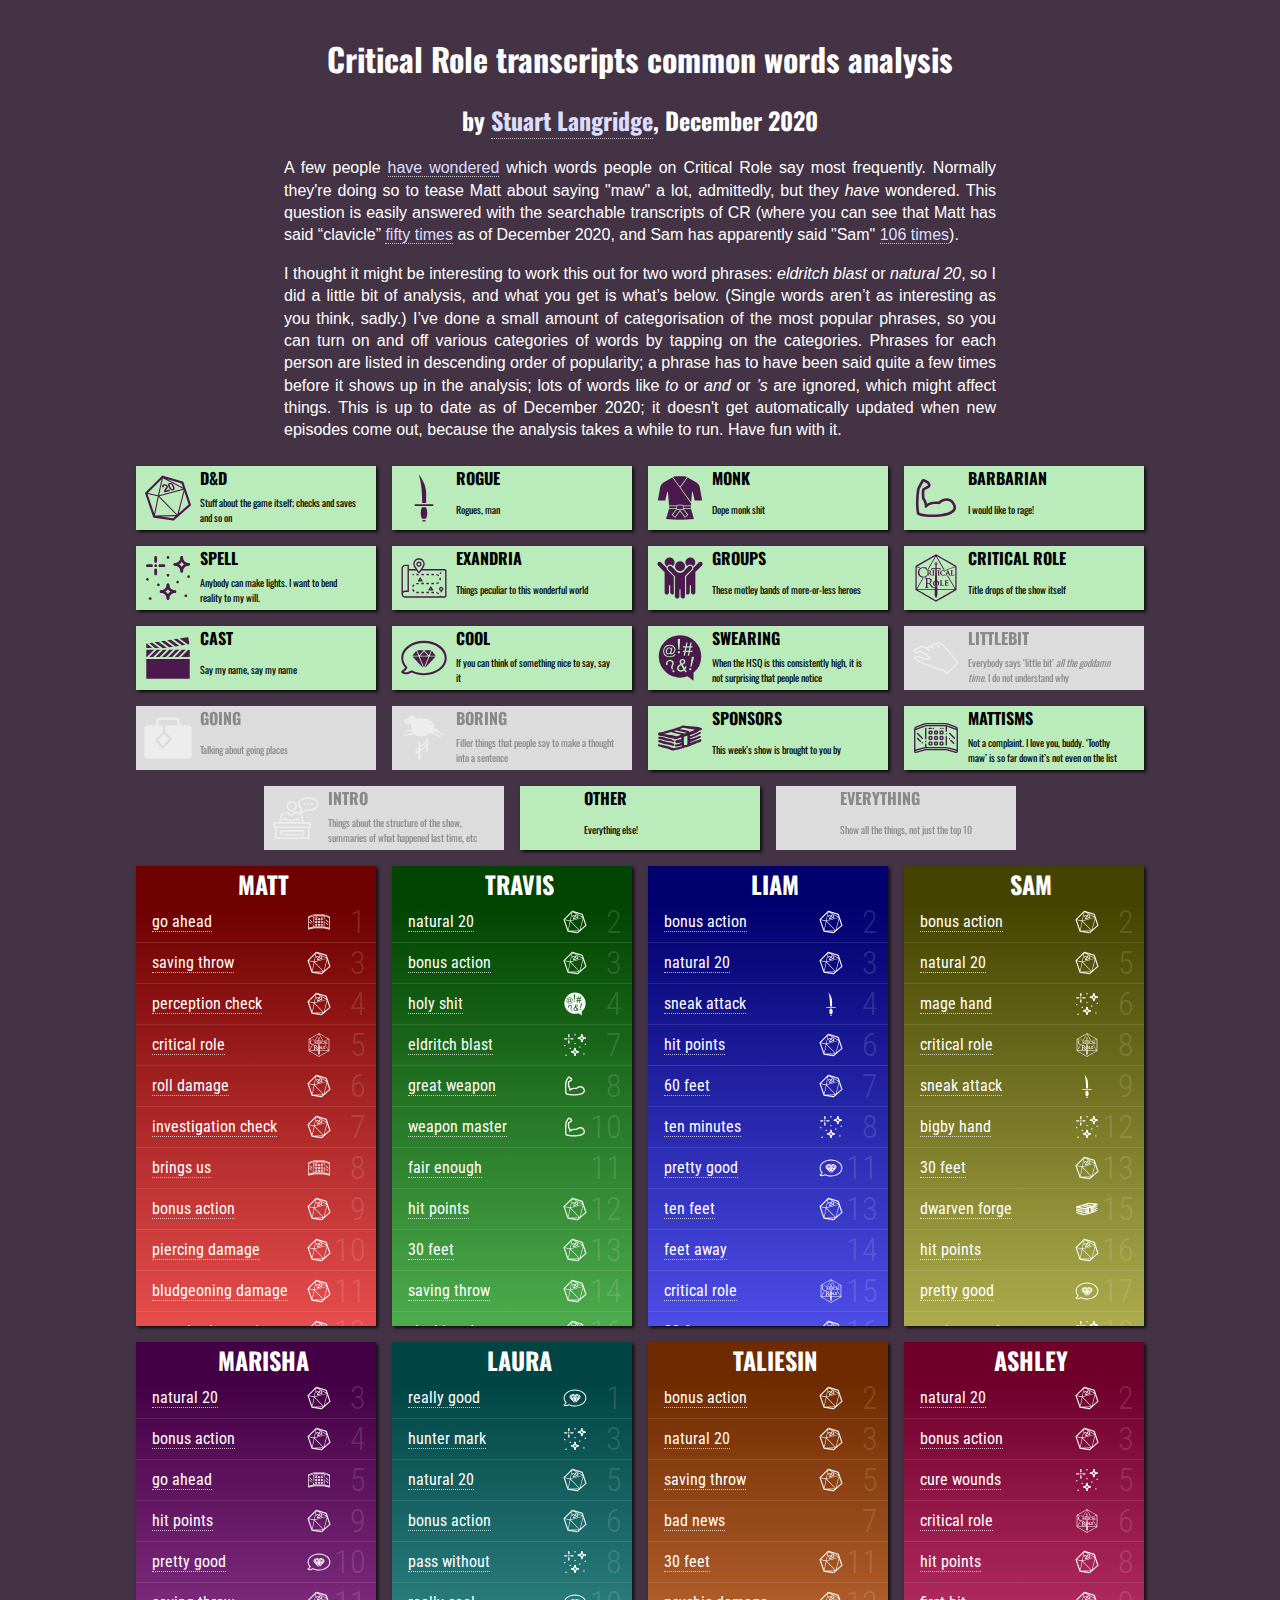
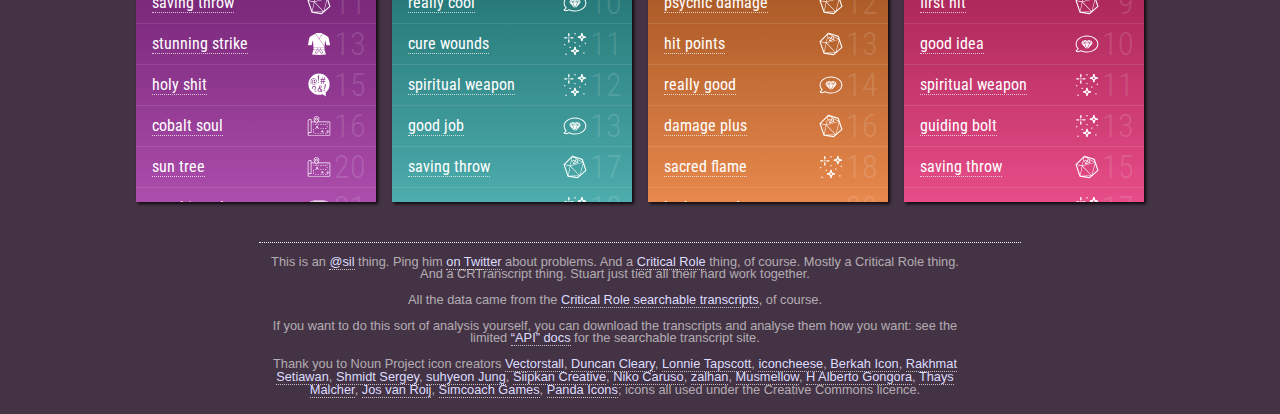
==== analysis/popular-words/index.html @ 5ed3da11 "Add analysis pages" ====
<!DOCTYPE html>
<html>
<head>
<meta charset="utf-8">
<title>Critical Role transcripts common words analysis</title>
<!-- Global site tag (gtag.js) - Google Analytics -->
<script async src="https://www.googletagmanager.com/gtag/js?id=UA-331575-1"></script>
<meta name="twitter:card" content="summary" />
<meta name="twitter:site" content="@sil" />
<meta name="twitter:title"
content="Critical Role transcripts common words analysis" />
<meta name="twitter:description" content="Things commonly said by the Critical Role cast" />
<meta name="twitter:image"
content="https://kryogenix.org/crsearch/embedimg.php?q=%22common%22" />

<script>
  window.dataLayer = window.dataLayer || [];
  function gtag(){dataLayer.push(arguments);}
  gtag('js', new Date());

  gtag('config', 'UA-331575-1');
</script>

<meta name="viewport" content="width=device-width, initial-scale=1">
<link rel="preconnect" href="https://fonts.gstatic.com">
<link href="https://fonts.googleapis.com/css2?family=Oswald:wght@300;700&family=Roboto+Condensed:wght@300;400&display=swap" rel="stylesheet"> 
<style>
html, body { margin: 0; padding: 0; }
body {
    padding: 1em;
    min-height: 100vh;
    background-color: #434;
    -webkit-font-smoothing: antialiased;
    text-rendering: optimizeLegibility;
    background-image: url(https://kryogenix.org/crsearch/bg-fs8.png);
    background-size: 600px 524px;
    color: white;
}
#people li {
  list-style: none;
  line-height: 2.5em;
  margin: 0;
  color: white;
  position: relative;
  transition: all 200ms linear;

  height: 0px;
  overflow: hidden;
  opacity: 0;
  padding: 0 1em;
}
#people li::after {
    counter-increment: li;
    content: counter(li);
    position: absolute;
    right: 10px;
    color: rgba(255, 255, 255, 0.15);
    font-size: 2em;
    font-weight: 300;
}
#people li:nth-child(n+99)::after {
    font-size: 1.4em;
}

#people li::before {
    position: absolute;
    height: 1.5em;
    width: 1.5em;
    top: 0.5em;
    right: 45px;
    background-size: contain;
    content: "";
    background-repeat: no-repeat;
    background-blend-mode: lighten;
}

main {
    display: flex;
    flex-wrap: wrap;
    justify-content: center;
    align-items: flex-start;
    align-content: flex-start;
}
#people {
    flex-basis: 100%;
}

input#all:checked ~ #people div:nth-of-type(1) ol, #people div:nth-of-type(1) ol::after, #people div:nth-of-type(1) h2::after { background-color: #d00; }
input#all:checked ~ #people div:nth-of-type(2) ol, #people div:nth-of-type(2) ol::after, #people div:nth-of-type(2) h2::after { background-color: #080; }
input#all:checked ~ #people div:nth-of-type(3) ol, #people div:nth-of-type(3) ol::after, #people div:nth-of-type(3) h2::after { background-color: #00d; }
input#all:checked ~ #people div:nth-of-type(4) ol, #people div:nth-of-type(4) ol::after, #people div:nth-of-type(4) h2::after { background-color: #880; }
input#all:checked ~ #people div:nth-of-type(5) ol, #people div:nth-of-type(5) ol::after, #people div:nth-of-type(5) h2::after { background-color: #808; }
input#all:checked ~ #people div:nth-of-type(6) ol, #people div:nth-of-type(6) ol::after, #people div:nth-of-type(6) h2::after { background-color: #088; }
input#all:checked ~ #people div:nth-of-type(7) ol, #people div:nth-of-type(7) ol::after, #people div:nth-of-type(7) h2::after { background-color: #d50; }
input#all:checked ~ #people div:nth-of-type(8) ol, #people div:nth-of-type(8) ol::after, #people div:nth-of-type(8) h2::after { background-color: #d05; }

#people ol {
  margin: 0;
  padding: 0;
  width: 15em;
  height: 25em;
  height: calc(25em + 24px);
  overflow: hidden;
  counter-reset: li;
  position: relative;
  background: linear-gradient(to bottom, rgba(0, 0, 0, 0.5), rgba(255, 255, 255, 0.3));
  font-family: 'Roboto Condensed', sans-serif;
}
input#all:checked ~ #people ol {
    overflow-y: scroll;
}

#people ol::after {
    content: "";
    position: absolute;
    top: 0;
    left: 0;
    width: 100%;
    height: 100%;
    z-index: -1;
    pointer-events: none;
}
#people h2 {
    font-family: 'Oswald', sans-serif;
    font-weight: bold;
    margin: 0;
    background-color: rgba(0, 0, 0, 0.5);
    position: relative;
    color: white;
    padding-left: 0.6em;
    text-align: center;
}
#people h2::after {
    content: "";
    position: absolute;
    top: 0;
    left: 0;
    width: 100%;
    height: 100%;
    z-index: -1;
    pointer-events: none;
}
#people div {
    margin: 0.5em;
    box-shadow: 2px 2px 3px rgba(0, 0, 0, 0.8);
}
#people {
    display: flex;
    flex-direction: row;
    flex-wrap: wrap;
    justify-content: center;
    align-content: flex-start;
    align-items: flex-start;
    clear: both;
}
a {
    color: white;
    text-decoration: none;
    border-bottom: 1px dotted rgba(255, 255, 255, 0.7);
}
a:hover {
    background: black;
}

input[type=checkbox] {
  display: none;
}
input[type=checkbox] + label {
  background-color: rgba(220, 220, 220, 1.0);
  color: rgba(128, 128, 128, 0.9);
  height: 4em;
  padding-left: 4em;
  padding-right: 1em;
  display: grid;
  width: 10em;
  float: left;
  margin: 0.5em;
  font-family: Oswald;
  filter: grayscale();
  background-size: 3em 3em;
  background-repeat: no-repeat;
  background-position: 0.5em 0.5em;
  background-blend-mode: soft-light;
  cursor: pointer;
}
input[type=checkbox] + label strong {
    grid-row: 1;
    grid-column: 1;
    font-weight: bold;
    text-transform: uppercase;
}
input[type=checkbox] + label span {
    grid-row: 2;
    grid-column: 1;
    font-size: 10px;
    font-weight: normal;
}
input[type=checkbox]:checked + label {
  background-color: rgba(200, 255, 200, 0.9);
  color: black;
  filter: none;
  background-blend-mode: difference;
  box-shadow: 2px 2px 3px rgba(0, 0, 0, 0.8);
}

@media (max-width: 550px) {
    input[type="checkbox"] + label {
        box-sizing: border-box;
        width: 30%;
        width: calc(50% - 1em);
        padding: 0.5em;
        background-size: 1.2em 1.2em;
    }
    input[type="checkbox"] + label strong {
        padding-left: 2em;
        font-size: 0.7em;
    }
    input[type="checkbox"] + label span {
        font-size: 9px;
    }
    #people div, #people ol {
        width: 100%;
    }
}

header, footer {
    text-align: center;
    font-family: sans-serif;
    max-width: 80ch;
    margin: auto;
    line-height: 1.4;
}
header h1, header h2 {
    font-family: "Oswald", sans-serif;
}
header p {
    text-align: justify;
}

header a, footer a {
    color: #ddf;
}
header a:hover, footer a:hover {
    background: white;
    color: black;
}

footer {
    border-top: 1px dotted white;
    margin-top: 2em;
    padding-right: 50px;
    background: url(https://kryogenix.org/crsearch/trlogo.png) bottom right no-repeat;
    background-size: 40px 40px;
    background-blend-mode: soft-light;
    color: rgba(255, 255, 255, 0.6);
}
footer p {
    font-size: 0.8rem;
    font-weight: normal;
    font-style: normal;
    line-height: 1;
    margin-bottom: 0.1rem;
}
</style>
</head>
<body>
    <header>
        <h1>Critical Role transcripts common words analysis</h1>
        <h2>by <a href="https://twitter.com/sil">Stuart Langridge</a>, December 2020</h2>
        <p>A few people <a href="https://www.reddit.com/r/criticalrole/comments/khx9z8/no_spoilers_clavicle_count/">have wondered</a> 
            which words people on Critical Role say most frequently. Normally
            they're doing so to tease Matt about saying "maw" a lot, admittedly, but they
            <em>have</em> wondered. This question is easily answered with the searchable
            transcripts of CR (where you can see that Matt has said “clavicle”
            <a href="https://kryogenix.org/crsearch/?q=clavicle&MATT=on">fifty times</a> as
            of December 2020, and Sam has apparently said "Sam"
            <a href="https://kryogenix.org/crsearch/?q=sam&SAM=on">106 times</a>).</p>
        <p>I thought it might be interesting to work this out for two word phrases:
            <em>eldritch blast</em> or <em>natural 20</em>, so
            I did a little bit of analysis, and what you get is what’s below. (Single words
            aren’t as interesting as you think, sadly.) I’ve done a
            small amount of categorisation of the most popular phrases,
            so you can turn on and off various categories of
            words by tapping on the categories. Phrases for each person are listed in descending order of popularity; a phrase
            has to have been said quite a few times before it shows up in the analysis; lots of words
            like <em>to</em> or <em>and</em> or <em>’s</em> are ignored, which might affect things. This is up to date as of
            December 2020; it doesn't get automatically updated when new episodes come out, because the
            analysis takes a while to run. Have fun with it.</p>
    </header>
<main>
  <input type="checkbox" id="dand" checked>
  <label for="dand"><strong>D&amp;D</strong> <span>Stuff about the game itself; checks and saves and so on</span></label>
  <input type="checkbox" id="rogue" checked>
  <label for="rogue"><strong>rogue</strong> <span>Rogues, man</span></label>
  <input type="checkbox" id="monk" checked>
  <label for="monk"><strong>monk</strong> <span>Dope monk shit</span></label>
  <input type="checkbox" id="barbarian" checked>
  <label for="barbarian"><strong>barbarian</strong> <span>I would like to rage!</span></label>
  <input type="checkbox" id="spell" checked>
  <label for="spell"><strong>spell</strong> <span>Anybody can make lights. I want to bend reality to my will.</span></label>
  <input type="checkbox" id="exandria" checked>
  <label for="exandria"><strong>exandria</strong> <span>Things peculiar to this wonderful world</span></label>
  <input type="checkbox" id="groups" checked>
  <label for="groups"><strong>groups</strong> <span>These motley bands of more-or-less heroes</span></label>
  <input type="checkbox" id="cr" checked>
  <label for="cr"><strong>Critical Role</strong> <span>Title drops of the show itself</span></label>
  <input type="checkbox" id="cast" checked>
  <label for="cast"><strong>cast</strong> <span>Say my name, say my name</span></label>
  <input type="checkbox" id="cool" checked>
  <label for="cool"><strong>cool</strong> <span>If you can think of something nice to say, say it</span></label>
  <input type="checkbox" id="swearing" checked>
  <label for="swearing"><strong>swearing</strong> <span>When the HSQ is this consistently high, it is not surprising that people notice</span></label>
  <input type="checkbox" id="littlebit" >
  <label for="littlebit"><strong>littlebit</strong> <span>Everybody says ‘little bit’ <em>all the goddamn time</em>. I do not understand why</span></label>
  <input type="checkbox" id="going" >
  <label for="going"><strong>going</strong> <span>Talking about going places</span></label>
  <input type="checkbox" id="boring" >
  <label for="boring"><strong>boring</strong> <span>Filler things that people say to make a thought into a sentence</span></label>
  <input type="checkbox" id="sponsors" checked>
  <label for="sponsors"><strong>sponsors</strong> <span>This week’s show is brought to you by</span></label>
  <input type="checkbox" id="mattisms" checked>
  <label for="mattisms"><strong>mattisms</strong> <span>Not a complaint. I love you, buddy. ‘Toothy maw’ is so far down it’s not even on the list</span></label>
  <input type="checkbox" id="intro" >
  <label for="intro"><strong>intro</strong> <span>Things about the structure of the show, summaries of what happened last time, etc</span></label>
  <input type="checkbox" id="other" checked>
  <label for="other"><strong>other</strong> <span>Everything else!</span></label>
  <input type="checkbox" id="all">
  <label for="all"><strong>Everything</strong> <span>Show all the things, not just the top 10</span></label>
<style>
input#dand:checked ~ #people li.dand {
  height: 2.5em; font-size: unset;   border-bottom: 1px solid rgba(255, 255, 255, 0.1);   transform: none; opacity: 1; }
input#dand + label { background-image: url(icons/white/noun_D20_2453700.svg); }
#people li.dand::before { background-image: url(icons/white/noun_D20_2453700.svg); }
input#rogue:checked ~ #people li.rogue {
  height: 2.5em; font-size: unset;   border-bottom: 1px solid rgba(255, 255, 255, 0.1);   transform: none; opacity: 1; }
input#rogue + label { background-image: url(icons/white/noun_dagger_3274037.svg); }
#people li.rogue::before { background-image: url(icons/white/noun_dagger_3274037.svg); }
input#monk:checked ~ #people li.monk {
  height: 2.5em; font-size: unset;   border-bottom: 1px solid rgba(255, 255, 255, 0.1);   transform: none; opacity: 1; }
input#monk + label { background-image: url(icons/white/noun_Martial_Arts_3503069.svg); }
#people li.monk::before { background-image: url(icons/white/noun_Martial_Arts_3503069.svg); }
input#barbarian:checked ~ #people li.barbarian {
  height: 2.5em; font-size: unset;   border-bottom: 1px solid rgba(255, 255, 255, 0.1);   transform: none; opacity: 1; }
input#barbarian + label { background-image: url(icons/white/noun_Muscle_1873688.svg); }
#people li.barbarian::before { background-image: url(icons/white/noun_Muscle_1873688.svg); }
input#spell:checked ~ #people li.spell {
  height: 2.5em; font-size: unset;   border-bottom: 1px solid rgba(255, 255, 255, 0.1);   transform: none; opacity: 1; }
input#spell + label { background-image: url(icons/white/noun_magic_598261.svg); }
#people li.spell::before { background-image: url(icons/white/noun_magic_598261.svg); }
input#exandria:checked ~ #people li.exandria {
  height: 2.5em; font-size: unset;   border-bottom: 1px solid rgba(255, 255, 255, 0.1);   transform: none; opacity: 1; }
input#exandria + label { background-image: url(icons/white/noun_Map_2221287.svg); }
#people li.exandria::before { background-image: url(icons/white/noun_Map_2221287.svg); }
input#groups:checked ~ #people li.groups {
  height: 2.5em; font-size: unset;   border-bottom: 1px solid rgba(255, 255, 255, 0.1);   transform: none; opacity: 1; }
input#groups + label { background-image: url(icons/white/noun_people_1814869.svg); }
#people li.groups::before { background-image: url(icons/white/noun_people_1814869.svg); }
input#cr:checked ~ #people li.cr {
  height: 2.5em; font-size: unset;   border-bottom: 1px solid rgba(255, 255, 255, 0.1);   transform: none; opacity: 1; }
input#cr + label { background-image: url(icons/white/critical-role.svg); }
#people li.cr::before { background-image: url(icons/white/critical-role.svg); }
input#cast:checked ~ #people li.cast {
  height: 2.5em; font-size: unset;   border-bottom: 1px solid rgba(255, 255, 255, 0.1);   transform: none; opacity: 1; }
input#cast + label { background-image: url(icons/white/noun_Clapperboard_3664147.svg); }
#people li.cast::before { background-image: url(icons/white/noun_Clapperboard_3664147.svg); }
input#cool:checked ~ #people li.cool {
  height: 2.5em; font-size: unset;   border-bottom: 1px solid rgba(255, 255, 255, 0.1);   transform: none; opacity: 1; }
input#cool + label { background-image: url(icons/white/noun_praise_384068.svg); }
#people li.cool::before { background-image: url(icons/white/noun_praise_384068.svg); }
input#swearing:checked ~ #people li.swearing {
  height: 2.5em; font-size: unset;   border-bottom: 1px solid rgba(255, 255, 255, 0.1);   transform: none; opacity: 1; }
input#swearing + label { background-image: url(icons/white/noun_swear_3460565.svg); }
#people li.swearing::before { background-image: url(icons/white/noun_swear_3460565.svg); }
input#littlebit:checked ~ #people li.littlebit {
  height: 2.5em; font-size: unset;   border-bottom: 1px solid rgba(255, 255, 255, 0.1);   transform: none; opacity: 1; }
input#littlebit + label { background-image: url(icons/white/noun_Pinch_976231.svg); }
#people li.littlebit::before { background-image: url(icons/white/noun_Pinch_976231.svg); }
input#going:checked ~ #people li.going {
  height: 2.5em; font-size: unset;   border-bottom: 1px solid rgba(255, 255, 255, 0.1);   transform: none; opacity: 1; }
input#going + label { background-image: url(icons/white/noun_Travel_1835377.svg); }
#people li.going::before { background-image: url(icons/white/noun_Travel_1835377.svg); }
input#boring:checked ~ #people li.boring {
  height: 2.5em; font-size: unset;   border-bottom: 1px solid rgba(255, 255, 255, 0.1);   transform: none; opacity: 1; }
input#boring + label { background-image: url(icons/white/noun_Sheep_1181356.svg); }
#people li.boring::before { background-image: url(icons/white/noun_Sheep_1181356.svg); }
input#sponsors:checked ~ #people li.sponsors {
  height: 2.5em; font-size: unset;   border-bottom: 1px solid rgba(255, 255, 255, 0.1);   transform: none; opacity: 1; }
input#sponsors + label { background-image: url(icons/white/noun_Money_1704826.svg); }
#people li.sponsors::before { background-image: url(icons/white/noun_Money_1704826.svg); }
input#mattisms:checked ~ #people li.mattisms {
  height: 2.5em; font-size: unset;   border-bottom: 1px solid rgba(255, 255, 255, 0.1);   transform: none; opacity: 1; }
input#mattisms + label { background-image: url(icons/white/noun_folding_phone_3512378.svg); }
#people li.mattisms::before { background-image: url(icons/white/noun_folding_phone_3512378.svg); }
input#intro:checked ~ #people li.intro {
  height: 2.5em; font-size: unset;   border-bottom: 1px solid rgba(255, 255, 255, 0.1);   transform: none; opacity: 1; }
input#intro + label { background-image: url(icons/white/noun_introduction_2044552.svg); }
#people li.intro::before { background-image: url(icons/white/noun_introduction_2044552.svg); }
input#other:checked ~ #people li.other {
  height: 2.5em; font-size: unset;   border-bottom: 1px solid rgba(255, 255, 255, 0.1);   transform: none; opacity: 1; }
input#other + label { background-image: url(icons/white/); }
#people li.other::before { background-image: url(icons/white/); }
</style>
<div id='people' class='all'>
<div>
  <h2>MATT</h2>
  <ol>
    <li title="said 5513 times" class="mattisms"><a href="https://kryogenix.org/crsearch/?q=%22go+ahead%22&MATT=on">go ahead</a></li>
    <li title="said 2273 times" class="littlebit"><a href="https://kryogenix.org/crsearch/?q=%22little+bit%22&MATT=on">little bit</a></li>
    <li title="said 2112 times" class="dand"><a href="https://kryogenix.org/crsearch/?q=%22saving+throw%22&MATT=on">saving throw</a></li>
    <li title="said 1690 times" class="dand"><a href="https://kryogenix.org/crsearch/?q=%22perception+check%22&MATT=on">perception check</a></li>
    <li title="said 1342 times" class="cr"><a href="https://kryogenix.org/crsearch/?q=%22critical+role%22&MATT=on">critical role</a></li>
    <li title="said 1216 times" class="dand"><a href="https://kryogenix.org/crsearch/?q=%22roll+damage%22&MATT=on">roll damage</a></li>
    <li title="said 829 times" class="dand"><a href="https://kryogenix.org/crsearch/?q=%22investigation+check%22&MATT=on">investigation check</a></li>
    <li title="said 804 times" class="mattisms"><a href="https://kryogenix.org/crsearch/?q=%22brings+us%22&MATT=on">brings us</a></li>
    <li title="said 742 times" class="dand"><a href="https://kryogenix.org/crsearch/?q=%22bonus+action%22&MATT=on">bonus action</a></li>
    <li title="said 663 times" class="dand"><a href="https://kryogenix.org/crsearch/?q=%22piercing+damage%22&MATT=on">piercing damage</a></li>
    <li title="said 655 times" class="dand"><a href="https://kryogenix.org/crsearch/?q=%22bludgeoning+damage%22&MATT=on">bludgeoning damage</a></li>
    <li title="said 638 times" class="dand"><a href="https://kryogenix.org/crsearch/?q=%22constitution+saving%22&MATT=on">constitution saving</a></li>
    <li title="said 568 times" class="dand"><a href="https://kryogenix.org/crsearch/?q=%22stealth+check%22&MATT=on">stealth check</a></li>
    <li title="said 553 times" class="intro"><a href="https://kryogenix.org/crsearch/?q=%22next+week%22&MATT=on">next week</a></li>
    <li title="said 546 times" class="intro"><a href="https://kryogenix.org/crsearch/?q=%22welcome+back%22&MATT=on">welcome back</a></li>
    <li title="said 533 times" class="dand"><a href="https://kryogenix.org/crsearch/?q=%22fire+damage%22&MATT=on">fire damage</a></li>
    <li title="said 518 times" class="mattisms"><a href="https://kryogenix.org/crsearch/?q=%22turns+around%22&MATT=on">turns around</a></li>
    <li title="said 512 times" class="dand"><a href="https://kryogenix.org/crsearch/?q=%2230+feet%22&MATT=on">30 feet</a></li>
    <li title="said 507 times" class="intro"><a href="https://kryogenix.org/crsearch/?q=%22tonight+episode%22&MATT=on">tonight episode</a></li>
    <li title="said 490 times" class="dand"><a href="https://kryogenix.org/crsearch/?q=%22dexterity+saving%22&MATT=on">dexterity saving</a></li>
    <li title="said 472 times" class="boring"><a href="https://kryogenix.org/crsearch/?q=%22let+see%22&MATT=on">let see</a></li>
    <li title="said 467 times" class="dand"><a href="https://kryogenix.org/crsearch/?q=%22natural+20%22&MATT=on">natural 20</a></li>
    <li title="said 464 times" class="dand"><a href="https://kryogenix.org/crsearch/?q=%22hit+points%22&MATT=on">hit points</a></li>
    <li title="said 451 times" class="groups"><a href="https://kryogenix.org/crsearch/?q=%22vox+machina%22&MATT=on">vox machina</a></li>
    <li title="said 443 times" class="dand"><a href="https://kryogenix.org/crsearch/?q=%22slashing+damage%22&MATT=on">slashing damage</a></li>
    <li title="said 443 times" class="dand"><a href="https://kryogenix.org/crsearch/?q=%2220+feet%22&MATT=on">20 feet</a></li>
    <li title="said 419 times" class="dand"><a href="https://kryogenix.org/crsearch/?q=%22ten+feet%22&MATT=on">ten feet</a></li>
    <li title="said 409 times" class="dand"><a href="https://kryogenix.org/crsearch/?q=%22athletics+check%22&MATT=on">athletics check</a></li>
    <li title="said 395 times" class="mattisms"><a href="https://kryogenix.org/crsearch/?q=%22anything+else%22&MATT=on">anything else</a></li>
    <li title="said 394 times" class="dand"><a href="https://kryogenix.org/crsearch/?q=%2215+feet%22&MATT=on">15 feet</a></li>
    <li title="said 387 times" class="other"><a href="https://kryogenix.org/crsearch/?q=%22guys+make%22&MATT=on">guys make</a></li>
    <li title="said 374 times" class="other"><a href="https://kryogenix.org/crsearch/?q=%22way+back%22&MATT=on">way back</a></li>
    <li title="said 369 times" class="dand"><a href="https://kryogenix.org/crsearch/?q=%22wisdom+saving%22&MATT=on">wisdom saving</a></li>
    <li title="said 368 times" class="boring"><a href="https://kryogenix.org/crsearch/?q=%22make+sure%22&MATT=on">make sure</a></li>
    <li title="said 366 times" class="dand"><a href="https://kryogenix.org/crsearch/?q=%22strength+check%22&MATT=on">strength check</a></li>
    <li title="said 365 times" class="dand"><a href="https://kryogenix.org/crsearch/?q=%22saving+throws%22&MATT=on">saving throws</a></li>
    <li title="said 360 times" class="other"><a href="https://kryogenix.org/crsearch/?q=%22real+fast%22&MATT=on">real fast</a></li>
    <li title="said 347 times" class="going"><a href="https://kryogenix.org/crsearch/?q=%22let+go%22&MATT=on">let go</a></li>
    <li title="said 341 times" class="other"><a href="https://kryogenix.org/crsearch/?q=%22looking+around%22&MATT=on">looking around</a></li>
    <li title="said 340 times" class="other"><a href="https://kryogenix.org/crsearch/?q=%22make+another%22&MATT=on">make another</a></li>
    <li title="said 338 times" class="dand"><a href="https://kryogenix.org/crsearch/?q=%22persuasion+check%22&MATT=on">persuasion check</a></li>
    <li title="said 332 times" class="other"><a href="https://kryogenix.org/crsearch/?q=%22pull+back%22&MATT=on">pull back</a></li>
    <li title="said 328 times" class="other"><a href="https://kryogenix.org/crsearch/?q=%22opposite+side%22&MATT=on">opposite side</a></li>
    <li title="said 327 times" class="other"><a href="https://kryogenix.org/crsearch/?q=%22way+towards%22&MATT=on">way towards</a></li>
    <li title="said 319 times" class="groups"><a href="https://kryogenix.org/crsearch/?q=%22mighty+nein%22&MATT=on">mighty nein</a></li>
    <li title="said 314 times" class="other"><a href="https://kryogenix.org/crsearch/?q=%22gold+pieces%22&MATT=on">gold pieces</a></li>
    <li title="said 309 times" class="other"><a href="https://kryogenix.org/crsearch/?q=%22would+say%22&MATT=on">would say</a></li>
    <li title="said 301 times" class="other"><a href="https://kryogenix.org/crsearch/?q=%22hits+go%22&MATT=on">hits go</a></li>
    <li title="said 300 times" class="other"><a href="https://kryogenix.org/crsearch/?q=%22first+time%22&MATT=on">first time</a></li>
    <li title="said 297 times" class="other"><a href="https://kryogenix.org/crsearch/?q=%22eight+points%22&MATT=on">eight points</a></li>
    <li title="said 295 times" class="dand"><a href="https://kryogenix.org/crsearch/?q=%2260+feet%22&MATT=on">60 feet</a></li>
    <li title="said 292 times" class="other"><a href="https://kryogenix.org/crsearch/?q=%22well+done%22&MATT=on">well done</a></li>
    <li title="said 289 times" class="other"><a href="https://kryogenix.org/crsearch/?q=%22roll+initiative%22&MATT=on">roll initiative</a></li>
    <li title="said 284 times" class="other"><a href="https://kryogenix.org/crsearch/?q=%22turn+around%22&MATT=on">turn around</a></li>
    <li title="said 275 times" class="dand"><a href="https://kryogenix.org/crsearch/?q=%22short+rest%22&MATT=on">short rest</a></li>
    <li title="said 271 times" class="dand"><a href="https://kryogenix.org/crsearch/?q=%22five+feet%22&MATT=on">five feet</a></li>
    <li title="said 270 times" class="rogue"><a href="https://kryogenix.org/crsearch/?q=%22sneak+attack%22&MATT=on">sneak attack</a></li>
    <li title="said 269 times" class="other"><a href="https://kryogenix.org/crsearch/?q=%22look+around%22&MATT=on">look around</a></li>
    <li title="said 263 times" class="other"><a href="https://kryogenix.org/crsearch/?q=%22acrobatics+check%22&MATT=on">acrobatics check</a></li>
    <li title="said 260 times" class="other"><a href="https://kryogenix.org/crsearch/?q=%22looks+back%22&MATT=on">looks back</a></li>
    <li title="said 254 times" class="dand"><a href="https://kryogenix.org/crsearch/?q=%22second+attack%22&MATT=on">second attack</a></li>
    <li title="said 252 times" class="other"><a href="https://kryogenix.org/crsearch/?q=%22deception+check%22&MATT=on">deception check</a></li>
    <li title="said 249 times" class="other"><a href="https://kryogenix.org/crsearch/?q=%22seven+points%22&MATT=on">seven points</a></li>
    <li title="said 242 times" class="boring"><a href="https://kryogenix.org/crsearch/?q=%22long+time%22&MATT=on">long time</a></li>
    <li title="said 242 times" class="other"><a href="https://kryogenix.org/crsearch/?q=%22attack+roll%22&MATT=on">attack roll</a></li>
    <li title="said 241 times" class="intro"><a href="https://kryogenix.org/crsearch/?q=%22last+time%22&MATT=on">last time</a></li>
    <li title="said 238 times" class="dand"><a href="https://kryogenix.org/crsearch/?q=%22lightning+damage%22&MATT=on">lightning damage</a></li>
    <li title="said 235 times" class="other"><a href="https://kryogenix.org/crsearch/?q=%22back+towards%22&MATT=on">back towards</a></li>
    <li title="said 235 times" class="other"><a href="https://kryogenix.org/crsearch/?q=%22comes+back%22&MATT=on">comes back</a></li>
    <li title="said 235 times" class="dand"><a href="https://kryogenix.org/crsearch/?q=%22insight+check%22&MATT=on">insight check</a></li>
    <li title="said 232 times" class="other"><a href="https://kryogenix.org/crsearch/?q=%22voice+actors%22&MATT=on">voice actors</a></li>
    <li title="said 231 times" class="other"><a href="https://kryogenix.org/crsearch/?q=%2211+points%22&MATT=on">11 points</a></li>
    <li title="said 230 times" class="other"><a href="https://kryogenix.org/crsearch/?q=%22six+points%22&MATT=on">six points</a></li>
    <li title="said 227 times" class="other"><a href="https://kryogenix.org/crsearch/?q=%22everyone+else%22&MATT=on">everyone else</a></li>
    <li title="said 226 times" class="other"><a href="https://kryogenix.org/crsearch/?q=%22pulls+back%22&MATT=on">pulls back</a></li>
    <li title="said 226 times" class="other"><a href="https://kryogenix.org/crsearch/?q=%22good+night%22&MATT=on">good night</a></li>
    <li title="said 224 times" class="other"><a href="https://kryogenix.org/crsearch/?q=%22first+strike%22&MATT=on">first strike</a></li>
    <li title="said 223 times" class="other"><a href="https://kryogenix.org/crsearch/?q=%22get+back%22&MATT=on">get back</a></li>
    <li title="said 221 times" class="other"><a href="https://kryogenix.org/crsearch/?q=%2212+points%22&MATT=on">12 points</a></li>
    <li title="said 221 times" class="other"><a href="https://kryogenix.org/crsearch/?q=%2214+points%22&MATT=on">14 points</a></li>
    <li title="said 220 times" class="other"><a href="https://kryogenix.org/crsearch/?q=%22nine+points%22&MATT=on">nine points</a></li>
    <li title="said 218 times" class="other"><a href="https://kryogenix.org/crsearch/?q=%2240+feet%22&MATT=on">40 feet</a></li>
    <li title="said 218 times" class="other"><a href="https://kryogenix.org/crsearch/?q=%22armor+class%22&MATT=on">armor class</a></li>
    <li title="said 215 times" class="other"><a href="https://kryogenix.org/crsearch/?q=%22see+two%22&MATT=on">see two</a></li>
    <li title="said 212 times" class="other"><a href="https://kryogenix.org/crsearch/?q=%22damage+reduced%22&MATT=on">damage reduced</a></li>
    <li title="said 212 times" class="other"><a href="https://kryogenix.org/crsearch/?q=%22steps+forward%22&MATT=on">steps forward</a></li>
    <li title="said 211 times" class="other"><a href="https://kryogenix.org/crsearch/?q=%22hello+everyone%22&MATT=on">hello everyone</a></li>
    <li title="said 210 times" class="other"><a href="https://kryogenix.org/crsearch/?q=%22feet+away%22&MATT=on">feet away</a></li>
    <li title="said 210 times" class="other"><a href="https://kryogenix.org/crsearch/?q=%22mountain+range%22&MATT=on">mountain range</a></li>
    <li title="said 210 times" class="other"><a href="https://kryogenix.org/crsearch/?q=%22intelligence+check%22&MATT=on">intelligence check</a></li>
    <li title="said 209 times" class="other"><a href="https://kryogenix.org/crsearch/?q=%22play+dungeons%22&MATT=on">play dungeons</a></li>
    <li title="said 208 times" class="other"><a href="https://kryogenix.org/crsearch/?q=%22half+damage%22&MATT=on">half damage</a></li>
    <li title="said 208 times" class="other"><a href="https://kryogenix.org/crsearch/?q=%22see+anything%22&MATT=on">see anything</a></li>
    <li title="said 207 times" class="other"><a href="https://kryogenix.org/crsearch/?q=%22hits+roll%22&MATT=on">hits roll</a></li>
    <li title="said 207 times" class="other"><a href="https://kryogenix.org/crsearch/?q=%22guys+begin%22&MATT=on">guys begin</a></li>
    <li title="said 203 times" class="other"><a href="https://kryogenix.org/crsearch/?q=%22thursday+yet%22&MATT=on">thursday yet</a></li>
    <li title="said 203 times" class="other"><a href="https://kryogenix.org/crsearch/?q=%22necrotic+damage%22&MATT=on">necrotic damage</a></li>
    <li title="said 198 times" class="other"><a href="https://kryogenix.org/crsearch/?q=%22two+attacks%22&MATT=on">two attacks</a></li>
    <li title="said 197 times" class="other"><a href="https://kryogenix.org/crsearch/?q=%22ten+points%22&MATT=on">ten points</a></li>
    <li title="said 196 times" class="other"><a href="https://kryogenix.org/crsearch/?q=%22us+voice%22&MATT=on">us voice</a></li>
    <li title="said 196 times" class="other"><a href="https://kryogenix.org/crsearch/?q=%22first+attack%22&MATT=on">first attack</a></li>
    <li title="said 194 times" class="dand"><a href="https://kryogenix.org/crsearch/?q=%22plus+five%22&MATT=on">plus five</a></li>
    <li title="said 192 times" class="other"><a href="https://kryogenix.org/crsearch/?q=%22guys+watch%22&MATT=on">guys watch</a></li>
    <li title="said 189 times" class="spell"><a href="https://kryogenix.org/crsearch/?q=%22ten+minutes%22&MATT=on">ten minutes</a></li>
    <li title="said 185 times" class="other"><a href="https://kryogenix.org/crsearch/?q=%22guys+continue%22&MATT=on">guys continue</a></li>
    <li title="said 184 times" class="other"><a href="https://kryogenix.org/crsearch/?q=%2215+20%22&MATT=on">15 20</a></li>
    <li title="said 180 times" class="other"><a href="https://kryogenix.org/crsearch/?q=%22pretty+sure%22&MATT=on">pretty sure</a></li>
    <li title="said 179 times" class="other"><a href="https://kryogenix.org/crsearch/?q=%22easy+enough%22&MATT=on">easy enough</a></li>
    <li title="said 179 times" class="going"><a href="https://kryogenix.org/crsearch/?q=%22go+back%22&MATT=on">go back</a></li>
    <li title="said 177 times" class="other"><a href="https://kryogenix.org/crsearch/?q=%22five+points%22&MATT=on">five points</a></li>
    <li title="said 177 times" class="other"><a href="https://kryogenix.org/crsearch/?q=%22pretty+much%22&MATT=on">pretty much</a></li>
    <li title="said 176 times" class="other"><a href="https://kryogenix.org/crsearch/?q=%2215+points%22&MATT=on">15 points</a></li>
    <li title="said 174 times" class="other"><a href="https://kryogenix.org/crsearch/?q=%22feet+tall%22&MATT=on">feet tall</a></li>
    <li title="said 172 times" class="dand"><a href="https://kryogenix.org/crsearch/?q=%22plus+two%22&MATT=on">plus two</a></li>
    <li title="said 172 times" class="other"><a href="https://kryogenix.org/crsearch/?q=%22poison+damage%22&MATT=on">poison damage</a></li>
    <li title="said 170 times" class="other"><a href="https://kryogenix.org/crsearch/?q=%2213+points%22&MATT=on">13 points</a></li>
    <li title="said 170 times" class="other"><a href="https://kryogenix.org/crsearch/?q=%22step+back%22&MATT=on">step back</a></li>
    <li title="said 168 times" class="other"><a href="https://kryogenix.org/crsearch/?q=%22still+standing%22&MATT=on">still standing</a></li>
    <li title="said 166 times" class="other"><a href="https://kryogenix.org/crsearch/?q=%22arcana+check%22&MATT=on">arcana check</a></li>
    <li title="said 162 times" class="other"><a href="https://kryogenix.org/crsearch/?q=%22next+turn%22&MATT=on">next turn</a></li>
    <li title="said 162 times" class="other"><a href="https://kryogenix.org/crsearch/?q=%22get+closer%22&MATT=on">get closer</a></li>
    <li title="said 162 times" class="other"><a href="https://kryogenix.org/crsearch/?q=%2225+30%22&MATT=on">25 30</a></li>
    <li title="said 160 times" class="other"><a href="https://kryogenix.org/crsearch/?q=%22feet+wide%22&MATT=on">feet wide</a></li>
    <li title="said 159 times" class="boring"><a href="https://kryogenix.org/crsearch/?q=%22far+away%22&MATT=on">far away</a></li>
    <li title="said 159 times" class="other"><a href="https://kryogenix.org/crsearch/?q=%22death+saving%22&MATT=on">death saving</a></li>
    <li title="said 157 times" class="other"><a href="https://kryogenix.org/crsearch/?q=%22fair+enough%22&MATT=on">fair enough</a></li>
    <li title="said 157 times" class="other"><a href="https://kryogenix.org/crsearch/?q=%22strength+saving%22&MATT=on">strength saving</a></li>
    <li title="said 157 times" class="dand"><a href="https://kryogenix.org/crsearch/?q=%22radiant+damage%22&MATT=on">radiant damage</a></li>
    <li title="said 157 times" class="other"><a href="https://kryogenix.org/crsearch/?q=%22light+source%22&MATT=on">light source</a></li>
    <li title="said 156 times" class="other"><a href="https://kryogenix.org/crsearch/?q=%22anybody+else%22&MATT=on">anybody else</a></li>
    <li title="said 155 times" class="other"><a href="https://kryogenix.org/crsearch/?q=%22spell+attack%22&MATT=on">spell attack</a></li>
    <li title="said 155 times" class="other"><a href="https://kryogenix.org/crsearch/?q=%22dramatic+music%22&MATT=on">dramatic music</a></li>
    <li title="said 154 times" class="other"><a href="https://kryogenix.org/crsearch/?q=%22second+time%22&MATT=on">second time</a></li>
    <li title="said 151 times" class="other"><a href="https://kryogenix.org/crsearch/?q=%2216+points%22&MATT=on">16 points</a></li>
    <li title="said 151 times" class="other"><a href="https://kryogenix.org/crsearch/?q=%22could+probably%22&MATT=on">could probably</a></li>
    <li title="said 150 times" class="other"><a href="https://kryogenix.org/crsearch/?q=%2250+feet%22&MATT=on">50 feet</a></li>
    <li title="said 149 times" class="other"><a href="https://kryogenix.org/crsearch/?q=%22good+luck%22&MATT=on">good luck</a></li>
    <li title="said 148 times" class="other"><a href="https://kryogenix.org/crsearch/?q=%22four+points%22&MATT=on">four points</a></li>
    <li title="said 148 times" class="other"><a href="https://kryogenix.org/crsearch/?q=%22acid+damage%22&MATT=on">acid damage</a></li>
    <li title="said 147 times" class="other"><a href="https://kryogenix.org/crsearch/?q=%22cold+damage%22&MATT=on">cold damage</a></li>
    <li title="said 146 times" class="other"><a href="https://kryogenix.org/crsearch/?q=%22even+though%22&MATT=on">even though</a></li>
    <li title="said 146 times" class="other"><a href="https://kryogenix.org/crsearch/?q=%22still+holding%22&MATT=on">still holding</a></li>
    <li title="said 146 times" class="dand"><a href="https://kryogenix.org/crsearch/?q=%22plus+four%22&MATT=on">plus four</a></li>
    <li title="said 145 times" class="other"><a href="https://kryogenix.org/crsearch/?q=%22head+back%22&MATT=on">head back</a></li>
    <li title="said 143 times" class="other"><a href="https://kryogenix.org/crsearch/?q=%22leans+forward%22&MATT=on">leans forward</a></li>
    <li title="said 142 times" class="other"><a href="https://kryogenix.org/crsearch/?q=%22second+strike%22&MATT=on">second strike</a></li>
    <li title="said 142 times" class="other"><a href="https://kryogenix.org/crsearch/?q=%22arcane+energy%22&MATT=on">arcane energy</a></li>
    <li title="said 140 times" class="other"><a href="https://kryogenix.org/crsearch/?q=%22dexterity+check%22&MATT=on">dexterity check</a></li>
    <li title="said 139 times" class="other"><a href="https://kryogenix.org/crsearch/?q=%22divine+energy%22&MATT=on">divine energy</a></li>
    <li title="said 139 times" class="other"><a href="https://kryogenix.org/crsearch/?q=%22look+forward%22&MATT=on">look forward</a></li>
    <li title="said 139 times" class="other"><a href="https://kryogenix.org/crsearch/?q=%22legendary+action%22&MATT=on">legendary action</a></li>
    <li title="said 137 times" class="other"><a href="https://kryogenix.org/crsearch/?q=%22joining+us%22&MATT=on">joining us</a></li>
    <li title="said 137 times" class="other"><a href="https://kryogenix.org/crsearch/?q=%22paying+attention%22&MATT=on">paying attention</a></li>
    <li title="said 136 times" class="other"><a href="https://kryogenix.org/crsearch/?q=%22check+please%22&MATT=on">check please</a></li>
    <li title="said 136 times" class="other"><a href="https://kryogenix.org/crsearch/?q=%22looks+around%22&MATT=on">looks around</a></li>
    <li title="said 136 times" class="other"><a href="https://kryogenix.org/crsearch/?q=%22would+probably%22&MATT=on">would probably</a></li>
    <li title="said 136 times" class="other"><a href="https://kryogenix.org/crsearch/?q=%22definitely+hits%22&MATT=on">definitely hits</a></li>
    <li title="said 135 times" class="other"><a href="https://kryogenix.org/crsearch/?q=%2225+feet%22&MATT=on">25 feet</a></li>
    <li title="said 134 times" class="other"><a href="https://kryogenix.org/crsearch/?q=%22goes+well%22&MATT=on">goes well</a></li>
    <li title="said 134 times" class="other"><a href="https://kryogenix.org/crsearch/?q=%22two+weeks%22&MATT=on">two weeks</a></li>
    <li title="said 133 times" class="other"><a href="https://kryogenix.org/crsearch/?q=%22feet+across%22&MATT=on">feet across</a></li>
    <li title="said 133 times" class="other"><a href="https://kryogenix.org/crsearch/?q=%22guys+go%22&MATT=on">guys go</a></li>
    <li title="said 132 times" class="other"><a href="https://kryogenix.org/crsearch/?q=%22next+round%22&MATT=on">next round</a></li>
    <li title="said 132 times" class="other"><a href="https://kryogenix.org/crsearch/?q=%2218+points%22&MATT=on">18 points</a></li>
    <li title="said 132 times" class="other"><a href="https://kryogenix.org/crsearch/?q=%22strength+modifier%22&MATT=on">strength modifier</a></li>
    <li title="said 131 times" class="other"><a href="https://kryogenix.org/crsearch/?q=%22glance+around%22&MATT=on">glance around</a></li>
    <li title="said 131 times" class="dand"><a href="https://kryogenix.org/crsearch/?q=%22nature+check%22&MATT=on">nature check</a></li>
    <li title="said 131 times" class="other"><a href="https://kryogenix.org/crsearch/?q=%22left+behind%22&MATT=on">left behind</a></li>
    <li title="said 130 times" class="other"><a href="https://kryogenix.org/crsearch/?q=%22move+around%22&MATT=on">move around</a></li>
    <li title="said 130 times" class="other"><a href="https://kryogenix.org/crsearch/?q=%22better+part%22&MATT=on">better part</a></li>
    <li title="said 130 times" class="other"><a href="https://kryogenix.org/crsearch/?q=%22turn+keyleth%22&MATT=on">turn keyleth</a></li>
    <li title="said 129 times" class="other"><a href="https://kryogenix.org/crsearch/?q=%22close+enough%22&MATT=on">close enough</a></li>
    <li title="said 129 times" class="dand"><a href="https://kryogenix.org/crsearch/?q=%22history+check%22&MATT=on">history check</a></li>
    <li title="said 129 times" class="other"><a href="https://kryogenix.org/crsearch/?q=%22let+us%22&MATT=on">let us</a></li>
    <li title="said 128 times" class="other"><a href="https://kryogenix.org/crsearch/?q=%2210+feet%22&MATT=on">10 feet</a></li>
    <li title="said 127 times" class="other"><a href="https://kryogenix.org/crsearch/?q=%22turn+grog%22&MATT=on">turn grog</a></li>
    <li title="said 127 times" class="other"><a href="https://kryogenix.org/crsearch/?q=%22step+forward%22&MATT=on">step forward</a></li>
    <li title="said 126 times" class="other"><a href="https://kryogenix.org/crsearch/?q=%22hard+time%22&MATT=on">hard time</a></li>
    <li title="said 126 times" class="other"><a href="https://kryogenix.org/crsearch/?q=%22little+ways%22&MATT=on">little ways</a></li>
    <li title="said 125 times" class="exandria"><a href="https://kryogenix.org/crsearch/?q=%22sun+tree%22&MATT=on">sun tree</a></li>
    <li title="said 125 times" class="exandria"><a href="https://kryogenix.org/crsearch/?q=%22menagerie+coast%22&MATT=on">menagerie coast</a></li>
    <li title="said 124 times" class="other"><a href="https://kryogenix.org/crsearch/?q=%22fire+elemental%22&MATT=on">fire elemental</a></li>
    <li title="said 124 times" class="exandria"><a href="https://kryogenix.org/crsearch/?q=%22bright+queen%22&MATT=on">bright queen</a></li>
    <li title="said 122 times" class="other"><a href="https://kryogenix.org/crsearch/?q=%22look+back%22&MATT=on">look back</a></li>
    <li title="said 122 times" class="other"><a href="https://kryogenix.org/crsearch/?q=%22steps+back%22&MATT=on">steps back</a></li>
    <li title="said 122 times" class="other"><a href="https://kryogenix.org/crsearch/?q=%22yet+good%22&MATT=on">yet good</a></li>
    <li title="said 119 times" class="other"><a href="https://kryogenix.org/crsearch/?q=%2220+25%22&MATT=on">20 25</a></li>
    <li title="said 118 times" class="dand"><a href="https://kryogenix.org/crsearch/?q=%22survival+check%22&MATT=on">survival check</a></li>
    <li title="said 117 times" class="other"><a href="https://kryogenix.org/crsearch/?q=%22brief+moment%22&MATT=on">brief moment</a></li>
    <li title="said 117 times" class="other"><a href="https://kryogenix.org/crsearch/?q=%22last+week%22&MATT=on">last week</a></li>
    <li title="said 116 times" class="other"><a href="https://kryogenix.org/crsearch/?q=%22without+issue%22&MATT=on">without issue</a></li>
    <li title="said 116 times" class="other"><a href="https://kryogenix.org/crsearch/?q=%2220+points%22&MATT=on">20 points</a></li>
    <li title="said 116 times" class="other"><a href="https://kryogenix.org/crsearch/?q=%22move+forward%22&MATT=on">move forward</a></li>
    <li title="said 114 times" class="other"><a href="https://kryogenix.org/crsearch/?q=%22ten+15%22&MATT=on">ten 15</a></li>
    <li title="said 114 times" class="other"><a href="https://kryogenix.org/crsearch/?q=%2217+points%22&MATT=on">17 points</a></li>
    <li title="said 114 times" class="other"><a href="https://kryogenix.org/crsearch/?q=%22bad+news%22&MATT=on">bad news</a></li>
    <li title="said 113 times" class="other"><a href="https://kryogenix.org/crsearch/?q=%22certainly+try%22&MATT=on">certainly try</a></li>
    <li title="said 113 times" class="other"><a href="https://kryogenix.org/crsearch/?q=%22two+guards%22&MATT=on">two guards</a></li>
    <li title="said 113 times" class="other"><a href="https://kryogenix.org/crsearch/?q=%22goes+back%22&MATT=on">goes back</a></li>
    <li title="said 113 times" class="spell"><a href="https://kryogenix.org/crsearch/?q=%22hunter+mark%22&MATT=on">hunter mark</a></li>
    <li title="said 113 times" class="dand"><a href="https://kryogenix.org/crsearch/?q=%22first+hit%22&MATT=on">first hit</a></li>
    <li title="said 112 times" class="other"><a href="https://kryogenix.org/crsearch/?q=%22concentration+check%22&MATT=on">concentration check</a></li>
    <li title="said 111 times" class="other"><a href="https://kryogenix.org/crsearch/?q=%22spins+around%22&MATT=on">spins around</a></li>
    <li title="said 111 times" class="other"><a href="https://kryogenix.org/crsearch/?q=%22guys+get%22&MATT=on">guys get</a></li>
    <li title="said 111 times" class="other"><a href="https://kryogenix.org/crsearch/?q=%22long+ago%22&MATT=on">long ago</a></li>
    <li title="said 111 times" class="other"><a href="https://kryogenix.org/crsearch/?q=%22intimidation+check%22&MATT=on">intimidation check</a></li>
    <li title="said 111 times" class="other"><a href="https://kryogenix.org/crsearch/?q=%22plus+ten%22&MATT=on">plus ten</a></li>
    <li title="said 111 times" class="other"><a href="https://kryogenix.org/crsearch/?q=%22holy+symbol%22&MATT=on">holy symbol</a></li>
    <li title="said 110 times" class="other"><a href="https://kryogenix.org/crsearch/?q=%22years+ago%22&MATT=on">years ago</a></li>
    <li title="said 110 times" class="other"><a href="https://kryogenix.org/crsearch/?q=%22three+points%22&MATT=on">three points</a></li>
    <li title="said 110 times" class="other"><a href="https://kryogenix.org/crsearch/?q=%22stealth+checks%22&MATT=on">stealth checks</a></li>
    <li title="said 110 times" class="other"><a href="https://kryogenix.org/crsearch/?q=%22raven+queen%22&MATT=on">raven queen</a></li>
    <li title="said 110 times" class="spell"><a href="https://kryogenix.org/crsearch/?q=%22bigby+hand%22&MATT=on">bigby hand</a></li>
    <li title="said 109 times" class="other"><a href="https://kryogenix.org/crsearch/?q=%22spell+dc%22&MATT=on">spell dc</a></li>
    <li title="said 108 times" class="other"><a href="https://kryogenix.org/crsearch/?q=%22evening+rest%22&MATT=on">evening rest</a></li>
    <li title="said 108 times" class="cr"><a href="https://kryogenix.org/crsearch/?q=%22talks+machina%22&MATT=on">talks machina</a></li>
    <li title="said 107 times" class="other"><a href="https://kryogenix.org/crsearch/?q=%22laughing+hand%22&MATT=on">laughing hand</a></li>
    <li title="said 106 times" class="other"><a href="https://kryogenix.org/crsearch/?q=%22throw+please%22&MATT=on">throw please</a></li>
    <li title="said 106 times" class="other"><a href="https://kryogenix.org/crsearch/?q=%22wyrmwood+giveaway%22&MATT=on">wyrmwood giveaway</a></li>
    <li title="said 106 times" class="other"><a href="https://kryogenix.org/crsearch/?q=%22get+close%22&MATT=on">get close</a></li>
    <li title="said 106 times" class="other"><a href="https://kryogenix.org/crsearch/?q=%22guys+head%22&MATT=on">guys head</a></li>
    <li title="said 105 times" class="spell"><a href="https://kryogenix.org/crsearch/?q=%22guiding+bolt%22&MATT=on">guiding bolt</a></li>
    <li title="said 105 times" class="other"><a href="https://kryogenix.org/crsearch/?q=%22would+know%22&MATT=on">would know</a></li>
    <li title="said 105 times" class="other"><a href="https://kryogenix.org/crsearch/?q=%22religion+check%22&MATT=on">religion check</a></li>
    <li title="said 104 times" class="other"><a href="https://kryogenix.org/crsearch/?q=%22wrap+around%22&MATT=on">wrap around</a></li>
    <li title="said 104 times" class="other"><a href="https://kryogenix.org/crsearch/?q=%22way+around%22&MATT=on">way around</a></li>
    <li title="said 104 times" class="other"><a href="https://kryogenix.org/crsearch/?q=%22physical+form%22&MATT=on">physical form</a></li>
    <li title="said 104 times" class="other"><a href="https://kryogenix.org/crsearch/?q=%22two+days%22&MATT=on">two days</a></li>
    <li title="said 104 times" class="other"><a href="https://kryogenix.org/crsearch/?q=%22turns+back%22&MATT=on">turns back</a></li>
    <li title="said 104 times" class="other"><a href="https://kryogenix.org/crsearch/?q=%2221+points%22&MATT=on">21 points</a></li>
    <li title="said 104 times" class="other"><a href="https://kryogenix.org/crsearch/?q=%22plus+eight%22&MATT=on">plus eight</a></li>
    <li title="said 103 times" class="other"><a href="https://kryogenix.org/crsearch/?q=%22tiny+little%22&MATT=on">tiny little</a></li>
    <li title="said 103 times" class="other"><a href="https://kryogenix.org/crsearch/?q=%22100+feet%22&MATT=on">100 feet</a></li>
    <li title="said 103 times" class="other"><a href="https://kryogenix.org/crsearch/?q=%22push+forward%22&MATT=on">push forward</a></li>
    <li title="said 103 times" class="other"><a href="https://kryogenix.org/crsearch/?q=%22way+across%22&MATT=on">way across</a></li>
    <li title="said 103 times" class="other"><a href="https://kryogenix.org/crsearch/?q=%22anyone+else%22&MATT=on">anyone else</a></li>
    <li title="said 103 times" class="other"><a href="https://kryogenix.org/crsearch/?q=%22long+rest%22&MATT=on">long rest</a></li>
    <li title="said 102 times" class="other"><a href="https://kryogenix.org/crsearch/?q=%22holding+onto%22&MATT=on">holding onto</a></li>
    <li title="said 102 times" class="other"><a href="https://kryogenix.org/crsearch/?q=%22plus+three%22&MATT=on">plus three</a></li>
    <li title="said 102 times" class="other"><a href="https://kryogenix.org/crsearch/?q=%22damage+nice%22&MATT=on">damage nice</a></li>
    <li title="said 102 times" class="other"><a href="https://kryogenix.org/crsearch/?q=%22much+damage%22&MATT=on">much damage</a></li>
    <li title="said 102 times" class="other"><a href="https://kryogenix.org/crsearch/?q=%22hit+dice%22&MATT=on">hit dice</a></li>
    <li title="said 102 times" class="dand"><a href="https://kryogenix.org/crsearch/?q=%22force+damage%22&MATT=on">force damage</a></li>
    <li title="said 101 times" class="other"><a href="https://kryogenix.org/crsearch/?q=%2222+points%22&MATT=on">22 points</a></li>
    <li title="said 101 times" class="other"><a href="https://kryogenix.org/crsearch/?q=%22faint+bit%22&MATT=on">faint bit</a></li>
    <li title="said 101 times" class="other"><a href="https://kryogenix.org/crsearch/?q=%22leather+armor%22&MATT=on">leather armor</a></li>
    <li title="said 101 times" class="other"><a href="https://kryogenix.org/crsearch/?q=%22roll+another%22&MATT=on">roll another</a></li>
    <li title="said 100 times" class="dand"><a href="https://kryogenix.org/crsearch/?q=%22plus+six%22&MATT=on">plus six</a></li>
    <li title="said 100 times" class="other"><a href="https://kryogenix.org/crsearch/?q=%22five+ten%22&MATT=on">five ten</a></li>
    <li title="said 100 times" class="other"><a href="https://kryogenix.org/crsearch/?q=%22barely+see%22&MATT=on">barely see</a></li>
    <li title="said 99 times" class="other"><a href="https://kryogenix.org/crsearch/?q=%22going+forward%22&MATT=on">going forward</a></li>
    <li title="said 99 times" class="other"><a href="https://kryogenix.org/crsearch/?q=%22see+another%22&MATT=on">see another</a></li>
    <li title="said 99 times" class="other"><a href="https://kryogenix.org/crsearch/?q=%2224+points%22&MATT=on">24 points</a></li>
    <li title="said 99 times" class="other"><a href="https://kryogenix.org/crsearch/?q=%22go+check%22&MATT=on">go check</a></li>
    <li title="said 99 times" class="other"><a href="https://kryogenix.org/crsearch/?q=%22double+check%22&MATT=on">double check</a></li>
    <li title="said 98 times" class="exandria"><a href="https://kryogenix.org/crsearch/?q=%22cobalt+soul%22&MATT=on">cobalt soul</a></li>
    <li title="said 97 times" class="other"><a href="https://kryogenix.org/crsearch/?q=%22wisdom+modifier%22&MATT=on">wisdom modifier</a></li>
    <li title="said 97 times" class="other"><a href="https://kryogenix.org/crsearch/?q=%22two+three%22&MATT=on">two three</a></li>
    <li title="said 97 times" class="other"><a href="https://kryogenix.org/crsearch/?q=%22within+range%22&MATT=on">within range</a></li>
    <li title="said 97 times" class="other"><a href="https://kryogenix.org/crsearch/?q=%22goes+ahead%22&MATT=on">goes ahead</a></li>
    <li title="said 97 times" class="other"><a href="https://kryogenix.org/crsearch/?q=%22keeping+watch%22&MATT=on">keeping watch</a></li>
    <li title="said 97 times" class="other"><a href="https://kryogenix.org/crsearch/?q=%22legendary+actions%22&MATT=on">legendary actions</a></li>
    <li title="said 97 times" class="other"><a href="https://kryogenix.org/crsearch/?q=%22second+floor%22&MATT=on">second floor</a></li>
    <li title="said 96 times" class="other"><a href="https://kryogenix.org/crsearch/?q=%22two+strikes%22&MATT=on">two strikes</a></li>
    <li title="said 96 times" class="other"><a href="https://kryogenix.org/crsearch/?q=%22next+attack%22&MATT=on">next attack</a></li>
    <li title="said 96 times" class="other"><a href="https://kryogenix.org/crsearch/?q=%22dice+roll%22&MATT=on">dice roll</a></li>
    <li title="said 96 times" class="other"><a href="https://kryogenix.org/crsearch/?q=%22bite+attack%22&MATT=on">bite attack</a></li>
    <li title="said 95 times" class="other"><a href="https://kryogenix.org/crsearch/?q=%22medicine+check%22&MATT=on">medicine check</a></li>
    <li title="said 95 times" class="other"><a href="https://kryogenix.org/crsearch/?q=%22perception+checks%22&MATT=on">perception checks</a></li>
    <li title="said 95 times" class="other"><a href="https://kryogenix.org/crsearch/?q=%22pushing+forward%22&MATT=on">pushing forward</a></li>
    <li title="said 95 times" class="double"><a href="https://kryogenix.org/crsearch/?q=%22really+really%22&MATT=on">really really</a></li>
    <li title="said 94 times" class="sponsors"><a href="https://kryogenix.org/crsearch/?q=%22loot+crate%22&MATT=on">loot crate</a></li>
    <li title="said 94 times" class="other"><a href="https://kryogenix.org/crsearch/?q=%22stone+wall%22&MATT=on">stone wall</a></li>
    <li title="said 93 times" class="cool"><a href="https://kryogenix.org/crsearch/?q=%22pretty+good%22&MATT=on">pretty good</a></li>
    <li title="said 93 times" class="other"><a href="https://kryogenix.org/crsearch/?q=%22pulled+back%22&MATT=on">pulled back</a></li>
    <li title="said 93 times" class="other"><a href="https://kryogenix.org/crsearch/?q=%22ability+checks%22&MATT=on">ability checks</a></li>
    <li title="said 92 times" class="other"><a href="https://kryogenix.org/crsearch/?q=%22make+two%22&MATT=on">make two</a></li>
    <li title="said 92 times" class="other"><a href="https://kryogenix.org/crsearch/?q=%22short+time%22&MATT=on">short time</a></li>
    <li title="said 91 times" class="cool"><a href="https://kryogenix.org/crsearch/?q=%22really+cool%22&MATT=on">really cool</a></li>
    <li title="said 91 times" class="other"><a href="https://kryogenix.org/crsearch/?q=%22five+minutes%22&MATT=on">five minutes</a></li>
    <li title="said 91 times" class="other"><a href="https://kryogenix.org/crsearch/?q=%22rush+forward%22&MATT=on">rush forward</a></li>
    <li title="said 91 times" class="other"><a href="https://kryogenix.org/crsearch/?q=%22already+used%22&MATT=on">already used</a></li>
    <li title="said 91 times" class="other"><a href="https://kryogenix.org/crsearch/?q=%22full+movement%22&MATT=on">full movement</a></li>
    <li title="said 91 times" class="other"><a href="https://kryogenix.org/crsearch/?q=%22pull+away%22&MATT=on">pull away</a></li>
    <li title="said 91 times" class="other"><a href="https://kryogenix.org/crsearch/?q=%22hit+point%22&MATT=on">hit point</a></li>
    <li title="said 91 times" class="other"><a href="https://kryogenix.org/crsearch/?q=%22arms+crossed%22&MATT=on">arms crossed</a></li>
    <li title="said 90 times" class="other"><a href="https://kryogenix.org/crsearch/?q=%22hundred+feet%22&MATT=on">hundred feet</a></li>
    <li title="said 90 times" class="other"><a href="https://kryogenix.org/crsearch/?q=%22heading+towards%22&MATT=on">heading towards</a></li>
    <li title="said 90 times" class="other"><a href="https://kryogenix.org/crsearch/?q=%22marching+order%22&MATT=on">marching order</a></li>
    <li title="said 90 times" class="other"><a href="https://kryogenix.org/crsearch/?q=%22wisdom+save%22&MATT=on">wisdom save</a></li>
    <li title="said 89 times" class="other"><a href="https://kryogenix.org/crsearch/?q=%22super+excited%22&MATT=on">super excited</a></li>
    <li title="said 89 times" class="other"><a href="https://kryogenix.org/crsearch/?q=%22eyes+go%22&MATT=on">eyes go</a></li>
    <li title="said 89 times" class="other"><a href="https://kryogenix.org/crsearch/?q=%22two+feet%22&MATT=on">two feet</a></li>
    <li title="said 89 times" class="other"><a href="https://kryogenix.org/crsearch/?q=%22attack+rolls%22&MATT=on">attack rolls</a></li>
    <li title="said 89 times" class="other"><a href="https://kryogenix.org/crsearch/?q=%22two+hours%22&MATT=on">two hours</a></li>
    <li title="said 89 times" class="other"><a href="https://kryogenix.org/crsearch/?q=%22feet+ahead%22&MATT=on">feet ahead</a></li>
    <li title="said 89 times" class="other"><a href="https://kryogenix.org/crsearch/?q=%22knocked+prone%22&MATT=on">knocked prone</a></li>
    <li title="said 88 times" class="other"><a href="https://kryogenix.org/crsearch/?q=%22first+thing%22&MATT=on">first thing</a></li>
    <li title="said 88 times" class="other"><a href="https://kryogenix.org/crsearch/?q=%22molten+rock%22&MATT=on">molten rock</a></li>
    <li title="said 87 times" class="other"><a href="https://kryogenix.org/crsearch/?q=%22hand+check%22&MATT=on">hand check</a></li>
    <li title="said 87 times" class="other"><a href="https://kryogenix.org/crsearch/?q=%22hit+go%22&MATT=on">hit go</a></li>
    <li title="said 86 times" class="other"><a href="https://kryogenix.org/crsearch/?q=%22still+hits%22&MATT=on">still hits</a></li>
    <li title="said 86 times" class="other"><a href="https://kryogenix.org/crsearch/?q=%22quite+sure%22&MATT=on">quite sure</a></li>
    <li title="said 86 times" class="other"><a href="https://kryogenix.org/crsearch/?q=%22looking+pretty%22&MATT=on">looking pretty</a></li>
    <li title="said 85 times" class="other"><a href="https://kryogenix.org/crsearch/?q=%22dwendalian+empire%22&MATT=on">dwendalian empire</a></li>
    <li title="said 85 times" class="other"><a href="https://kryogenix.org/crsearch/?q=%22many+things%22&MATT=on">many things</a></li>
    <li title="said 85 times" class="other"><a href="https://kryogenix.org/crsearch/?q=%22far+corner%22&MATT=on">far corner</a></li>
    <li title="said 84 times" class="other"><a href="https://kryogenix.org/crsearch/?q=%22two+different%22&MATT=on">two different</a></li>
    <li title="said 84 times" class="exandria"><a href="https://kryogenix.org/crsearch/?q=%22earth+elemental%22&MATT=on">earth elemental</a></li>
    <li title="said 83 times" class="other"><a href="https://kryogenix.org/crsearch/?q=%22turn+nott%22&MATT=on">turn nott</a></li>
    <li title="said 83 times" class="other"><a href="https://kryogenix.org/crsearch/?q=%22next+time%22&MATT=on">next time</a></li>
    <li title="said 83 times" class="other"><a href="https://kryogenix.org/crsearch/?q=%22pretty+rough%22&MATT=on">pretty rough</a></li>
    <li title="said 83 times" class="other"><a href="https://kryogenix.org/crsearch/?q=%22righteous+brand%22&MATT=on">righteous brand</a></li>
    <li title="said 82 times" class="other"><a href="https://kryogenix.org/crsearch/?q=%22bring+us%22&MATT=on">bring us</a></li>
    <li title="said 82 times" class="double"><a href="https://kryogenix.org/crsearch/?q=%22yes+yes%22&MATT=on">yes yes</a></li>
    <li title="said 82 times" class="other"><a href="https://kryogenix.org/crsearch/?q=%22making+sure%22&MATT=on">making sure</a></li>
    <li title="said 82 times" class="other"><a href="https://kryogenix.org/crsearch/?q=%22visual+range%22&MATT=on">visual range</a></li>
    <li title="said 82 times" class="other"><a href="https://kryogenix.org/crsearch/?q=%22role+roll%22&MATT=on">role roll</a></li>
    <li title="said 81 times" class="other"><a href="https://kryogenix.org/crsearch/?q=%22back+away%22&MATT=on">back away</a></li>
    <li title="said 81 times" class="spell"><a href="https://kryogenix.org/crsearch/?q=%22spiritual+weapon%22&MATT=on">spiritual weapon</a></li>
    <li title="said 81 times" class="other"><a href="https://kryogenix.org/crsearch/?q=%22could+see%22&MATT=on">could see</a></li>
    <li title="said 81 times" class="other"><a href="https://kryogenix.org/crsearch/?q=%22keyleth+turn%22&MATT=on">keyleth turn</a></li>
    <li title="said 81 times" class="other"><a href="https://kryogenix.org/crsearch/?q=%22turn+scanlan%22&MATT=on">turn scanlan</a></li>
    <li title="said 81 times" class="dand"><a href="https://kryogenix.org/crsearch/?q=%22psychic+damage%22&MATT=on">psychic damage</a></li>
    <li title="said 81 times" class="other"><a href="https://kryogenix.org/crsearch/?q=%22every+time%22&MATT=on">every time</a></li>
    <li title="said 80 times" class="other"><a href="https://kryogenix.org/crsearch/?q=%22join+us%22&MATT=on">join us</a></li>
    <li title="said 80 times" class="other"><a href="https://kryogenix.org/crsearch/?q=%22coming+back%22&MATT=on">coming back</a></li>
    <li title="said 80 times" class="other"><a href="https://kryogenix.org/crsearch/?q=%22turn+jester%22&MATT=on">turn jester</a></li>
    <li title="said 80 times" class="other"><a href="https://kryogenix.org/crsearch/?q=%22whole+time%22&MATT=on">whole time</a></li>
    <li title="said 80 times" class="other"><a href="https://kryogenix.org/crsearch/?q=%22two+points%22&MATT=on">two points</a></li>
    <li title="said 80 times" class="other"><a href="https://kryogenix.org/crsearch/?q=%22well+let%22&MATT=on">well let</a></li>
    <li title="said 80 times" class="other"><a href="https://kryogenix.org/crsearch/?q=%22eight+hours%22&MATT=on">eight hours</a></li>
    <li title="said 80 times" class="other"><a href="https://kryogenix.org/crsearch/?q=%22eventually+find%22&MATT=on">eventually find</a></li>
    <li title="said 80 times" class="other"><a href="https://kryogenix.org/crsearch/?q=%22guys+step%22&MATT=on">guys step</a></li>
    <li title="said 80 times" class="other"><a href="https://kryogenix.org/crsearch/?q=%22go+around%22&MATT=on">go around</a></li>
    <li title="said 79 times" class="other"><a href="https://kryogenix.org/crsearch/?q=%22break+free%22&MATT=on">break free</a></li>
    <li title="said 79 times" class="other"><a href="https://kryogenix.org/crsearch/?q=%22see+bits%22&MATT=on">see bits</a></li>
    <li title="said 79 times" class="other"><a href="https://kryogenix.org/crsearch/?q=%22twitch+chat%22&MATT=on">twitch chat</a></li>
    <li title="said 79 times" class="other"><a href="https://kryogenix.org/crsearch/?q=%22night+rest%22&MATT=on">night rest</a></li>
    <li title="said 78 times" class="other"><a href="https://kryogenix.org/crsearch/?q=%22entirely+certain%22&MATT=on">entirely certain</a></li>
    <li title="said 78 times" class="other"><a href="https://kryogenix.org/crsearch/?q=%22probably+going%22&MATT=on">probably going</a></li>
    <li title="said 78 times" class="cool"><a href="https://kryogenix.org/crsearch/?q=%22really+good%22&MATT=on">really good</a></li>
    <li title="said 78 times" class="other"><a href="https://kryogenix.org/crsearch/?q=%2230+minutes%22&MATT=on">30 minutes</a></li>
    <li title="said 78 times" class="other"><a href="https://kryogenix.org/crsearch/?q=%22eastern+side%22&MATT=on">eastern side</a></li>
    <li title="said 78 times" class="other"><a href="https://kryogenix.org/crsearch/?q=%22takes+half%22&MATT=on">takes half</a></li>
    <li title="said 78 times" class="dand"><a href="https://kryogenix.org/crsearch/?q=%22get+advantage%22&MATT=on">get advantage</a></li>
    <li title="said 77 times" class="other"><a href="https://kryogenix.org/crsearch/?q=%22moving+forward%22&MATT=on">moving forward</a></li>
    <li title="said 77 times" class="other"><a href="https://kryogenix.org/crsearch/?q=%22next+thursday%22&MATT=on">next thursday</a></li>
    <li title="said 77 times" class="other"><a href="https://kryogenix.org/crsearch/?q=%22left+side%22&MATT=on">left side</a></li>
    <li title="said 77 times" class="other"><a href="https://kryogenix.org/crsearch/?q=%22pit+fiend%22&MATT=on">pit fiend</a></li>
    <li title="said 77 times" class="other"><a href="https://kryogenix.org/crsearch/?q=%22chat+room%22&MATT=on">chat room</a></li>
    <li title="said 77 times" class="other"><a href="https://kryogenix.org/crsearch/?q=%22well+thank%22&MATT=on">well thank</a></li>
    <li title="said 76 times" class="other"><a href="https://kryogenix.org/crsearch/?q=%22proficiency+bonus%22&MATT=on">proficiency bonus</a></li>
    <li title="said 76 times" class="other"><a href="https://kryogenix.org/crsearch/?q=%2219+points%22&MATT=on">19 points</a></li>
    <li title="said 75 times" class="other"><a href="https://kryogenix.org/crsearch/?q=%22low+light%22&MATT=on">low light</a></li>
    <li title="said 75 times" class="other"><a href="https://kryogenix.org/crsearch/?q=%22guys+thank%22&MATT=on">guys thank</a></li>
    <li title="said 75 times" class="other"><a href="https://kryogenix.org/crsearch/?q=%22grog+turn%22&MATT=on">grog turn</a></li>
    <li title="said 75 times" class="dand"><a href="https://kryogenix.org/crsearch/?q=%22plus+seven%22&MATT=on">plus seven</a></li>
    <li title="said 74 times" class="other"><a href="https://kryogenix.org/crsearch/?q=%22back+onto%22&MATT=on">back onto</a></li>
    <li title="said 74 times" class="other"><a href="https://kryogenix.org/crsearch/?q=%2280+feet%22&MATT=on">80 feet</a></li>
    <li title="said 74 times" class="other"><a href="https://kryogenix.org/crsearch/?q=%22four+feet%22&MATT=on">four feet</a></li>
    <li title="said 74 times" class="other"><a href="https://kryogenix.org/crsearch/?q=%22thar+amphala%22&MATT=on">thar amphala</a></li>
    <li title="said 74 times" class="other"><a href="https://kryogenix.org/crsearch/?q=%2220+minutes%22&MATT=on">20 minutes</a></li>
    <li title="said 74 times" class="other"><a href="https://kryogenix.org/crsearch/?q=%22heading+back%22&MATT=on">heading back</a></li>
    <li title="said 74 times" class="other"><a href="https://kryogenix.org/crsearch/?q=%22sure+go%22&MATT=on">sure go</a></li>
    <li title="said 74 times" class="other"><a href="https://kryogenix.org/crsearch/?q=%22roll+stealth%22&MATT=on">roll stealth</a></li>
    <li title="said 74 times" class="other"><a href="https://kryogenix.org/crsearch/?q=%22eye+contact%22&MATT=on">eye contact</a></li>
    <li title="said 73 times" class="other"><a href="https://kryogenix.org/crsearch/?q=%22goes+wide%22&MATT=on">goes wide</a></li>
    <li title="said 73 times" class="other"><a href="https://kryogenix.org/crsearch/?q=%22let+say%22&MATT=on">let say</a></li>
    <li title="said 73 times" class="other"><a href="https://kryogenix.org/crsearch/?q=%22two+large%22&MATT=on">two large</a></li>
    <li title="said 73 times" class="other"><a href="https://kryogenix.org/crsearch/?q=%22getting+ready%22&MATT=on">getting ready</a></li>
    <li title="said 73 times" class="other"><a href="https://kryogenix.org/crsearch/?q=%22turn+vex%22&MATT=on">turn vex</a></li>
    <li title="said 73 times" class="other"><a href="https://kryogenix.org/crsearch/?q=%22next+morning%22&MATT=on">next morning</a></li>
    <li title="said 73 times" class="other"><a href="https://kryogenix.org/crsearch/?q=%22big+old%22&MATT=on">big old</a></li>
    <li title="said 73 times" class="other"><a href="https://kryogenix.org/crsearch/?q=%22stay+put%22&MATT=on">stay put</a></li>
    <li title="said 73 times" class="spell"><a href="https://kryogenix.org/crsearch/?q=%22cure+wounds%22&MATT=on">cure wounds</a></li>
    <li title="said 72 times" class="other"><a href="https://kryogenix.org/crsearch/?q=%2218+hits%22&MATT=on">18 hits</a></li>
    <li title="said 72 times" class="other"><a href="https://kryogenix.org/crsearch/?q=%22sure+make%22&MATT=on">sure make</a></li>
    <li title="said 72 times" class="other"><a href="https://kryogenix.org/crsearch/?q=%22look+inside%22&MATT=on">look inside</a></li>
    <li title="said 72 times" class="other"><a href="https://kryogenix.org/crsearch/?q=%22three+attacks%22&MATT=on">three attacks</a></li>
    <li title="said 72 times" class="other"><a href="https://kryogenix.org/crsearch/?q=%22quick+announcements%22&MATT=on">quick announcements</a></li>
    <li title="said 72 times" class="other"><a href="https://kryogenix.org/crsearch/?q=%22next+hour%22&MATT=on">next hour</a></li>
    <li title="said 72 times" class="other"><a href="https://kryogenix.org/crsearch/?q=%22looking+forward%22&MATT=on">looking forward</a></li>
    <li title="said 71 times" class="other"><a href="https://kryogenix.org/crsearch/?q=%22pretty+close%22&MATT=on">pretty close</a></li>
    <li title="said 71 times" class="other"><a href="https://kryogenix.org/crsearch/?q=%22guys+walk%22&MATT=on">guys walk</a></li>
    <li title="said 71 times" class="other"><a href="https://kryogenix.org/crsearch/?q=%22turn+vax%22&MATT=on">turn vax</a></li>
    <li title="said 71 times" class="other"><a href="https://kryogenix.org/crsearch/?q=%22whole+lot%22&MATT=on">whole lot</a></li>
    <li title="said 70 times" class="other"><a href="https://kryogenix.org/crsearch/?q=%22within+30%22&MATT=on">within 30</a></li>
    <li title="said 70 times" class="other"><a href="https://kryogenix.org/crsearch/?q=%22dungeon+master%22&MATT=on">dungeon master</a></li>
    <li title="said 70 times" class="other"><a href="https://kryogenix.org/crsearch/?q=%22turn+percy%22&MATT=on">turn percy</a></li>
    <li title="said 70 times" class="boring"><a href="https://kryogenix.org/crsearch/?q=%22let+get%22&MATT=on">let get</a></li>
    <li title="said 70 times" class="other"><a href="https://kryogenix.org/crsearch/?q=%22intelligence+modifier%22&MATT=on">intelligence modifier</a></li>
    <li title="said 70 times" class="other"><a href="https://kryogenix.org/crsearch/?q=%22pretty+well%22&MATT=on">pretty well</a></li>
    <li title="said 70 times" class="other"><a href="https://kryogenix.org/crsearch/?q=%22d20+add%22&MATT=on">d20 add</a></li>
    <li title="said 70 times" class="other"><a href="https://kryogenix.org/crsearch/?q=%22white+dragon%22&MATT=on">white dragon</a></li>
    <li title="said 69 times" class="other"><a href="https://kryogenix.org/crsearch/?q=%22glancing+around%22&MATT=on">glancing around</a></li>
    <li title="said 69 times" class="other"><a href="https://kryogenix.org/crsearch/?q=%22guys+hear%22&MATT=on">guys hear</a></li>
    <li title="said 69 times" class="other"><a href="https://kryogenix.org/crsearch/?q=%22guys+see%22&MATT=on">guys see</a></li>
    <li title="said 69 times" class="other"><a href="https://kryogenix.org/crsearch/?q=%22rears+back%22&MATT=on">rears back</a></li>
    <li title="said 68 times" class="other"><a href="https://kryogenix.org/crsearch/?q=%22full+damage%22&MATT=on">full damage</a></li>
    <li title="said 68 times" class="dand"><a href="https://kryogenix.org/crsearch/?q=%22attack+damage%22&MATT=on">attack damage</a></li>
    <li title="said 68 times" class="other"><a href="https://kryogenix.org/crsearch/?q=%22wrapped+around%22&MATT=on">wrapped around</a></li>
    <li title="said 68 times" class="other"><a href="https://kryogenix.org/crsearch/?q=%22excluding+quebec%22&MATT=on">excluding quebec</a></li>
    <li title="said 68 times" class="other"><a href="https://kryogenix.org/crsearch/?q=%22could+possibly%22&MATT=on">could possibly</a></li>
    <li title="said 68 times" class="other"><a href="https://kryogenix.org/crsearch/?q=%22sheer+force%22&MATT=on">sheer force</a></li>
    <li title="said 68 times" class="other"><a href="https://kryogenix.org/crsearch/?q=%22somebody+else%22&MATT=on">somebody else</a></li>
    <li title="said 68 times" class="other"><a href="https://kryogenix.org/crsearch/?q=%22really+well%22&MATT=on">really well</a></li>
    <li title="said 68 times" class="other"><a href="https://kryogenix.org/crsearch/?q=%22next+day%22&MATT=on">next day</a></li>
    <li title="said 68 times" class="other"><a href="https://kryogenix.org/crsearch/?q=%22dex+save%22&MATT=on">dex save</a></li>
    <li title="said 67 times" class="other"><a href="https://kryogenix.org/crsearch/?q=%22turn+caleb%22&MATT=on">turn caleb</a></li>
    <li title="said 67 times" class="other"><a href="https://kryogenix.org/crsearch/?q=%22see+something%22&MATT=on">see something</a></li>
    <li title="said 67 times" class="other"><a href="https://kryogenix.org/crsearch/?q=%22still+see%22&MATT=on">still see</a></li>
    <li title="said 66 times" class="other"><a href="https://kryogenix.org/crsearch/?q=%22another+constitution%22&MATT=on">another constitution</a></li>
    <li title="said 66 times" class="other"><a href="https://kryogenix.org/crsearch/?q=%22make+dexterity%22&MATT=on">make dexterity</a></li>
    <li title="said 66 times" class="other"><a href="https://kryogenix.org/crsearch/?q=%22initiative+order%22&MATT=on">initiative order</a></li>
    <li title="said 66 times" class="other"><a href="https://kryogenix.org/crsearch/?q=%22move+back%22&MATT=on">move back</a></li>
    <li title="said 66 times" class="other"><a href="https://kryogenix.org/crsearch/?q=%22pitch+black%22&MATT=on">pitch black</a></li>
    <li title="said 66 times" class="other"><a href="https://kryogenix.org/crsearch/?q=%22put+together%22&MATT=on">put together</a></li>
    <li title="said 66 times" class="other"><a href="https://kryogenix.org/crsearch/?q=%22stained+glass%22&MATT=on">stained glass</a></li>
    <li title="said 66 times" class="other"><a href="https://kryogenix.org/crsearch/?q=%22quite+get%22&MATT=on">quite get</a></li>
    <li title="said 65 times" class="other"><a href="https://kryogenix.org/crsearch/?q=%22spin+around%22&MATT=on">spin around</a></li>
    <li title="said 65 times" class="other"><a href="https://kryogenix.org/crsearch/?q=%22critical+hit%22&MATT=on">critical hit</a></li>
    <li title="said 65 times" class="other"><a href="https://kryogenix.org/crsearch/?q=%22beau+turn%22&MATT=on">beau turn</a></li>
    <li title="said 65 times" class="other"><a href="https://kryogenix.org/crsearch/?q=%22start+getting%22&MATT=on">start getting</a></li>
    <li title="said 65 times" class="other"><a href="https://kryogenix.org/crsearch/?q=%22melee+range%22&MATT=on">melee range</a></li>
    <li title="said 65 times" class="other"><a href="https://kryogenix.org/crsearch/?q=%22guys+approach%22&MATT=on">guys approach</a></li>
    <li title="said 65 times" class="other"><a href="https://kryogenix.org/crsearch/?q=%22jester+turn%22&MATT=on">jester turn</a></li>
    <li title="said 65 times" class="other"><a href="https://kryogenix.org/crsearch/?q=%22dice+critical%22&MATT=on">dice critical</a></li>
    <li title="said 64 times" class="dand"><a href="https://kryogenix.org/crsearch/?q=%22natural+19%22&MATT=on">natural 19</a></li>
    <li title="said 64 times" class="other"><a href="https://kryogenix.org/crsearch/?q=%22impact+sound%22&MATT=on">impact sound</a></li>
    <li title="said 64 times" class="other"><a href="https://kryogenix.org/crsearch/?q=%22western+side%22&MATT=on">western side</a></li>
    <li title="said 64 times" class="other"><a href="https://kryogenix.org/crsearch/?q=%22wisdom+check%22&MATT=on">wisdom check</a></li>
    <li title="said 64 times" class="other"><a href="https://kryogenix.org/crsearch/?q=%22elemental+form%22&MATT=on">elemental form</a></li>
    <li title="said 64 times" class="other"><a href="https://kryogenix.org/crsearch/?q=%22ask+around%22&MATT=on">ask around</a></li>
    <li title="said 64 times" class="other"><a href="https://kryogenix.org/crsearch/?q=%22spiral+staircase%22&MATT=on">spiral staircase</a></li>
    <li title="said 64 times" class="other"><a href="https://kryogenix.org/crsearch/?q=%22cloudtop+district%22&MATT=on">cloudtop district</a></li>
    <li title="said 64 times" class="other"><a href="https://kryogenix.org/crsearch/?q=%22lady+kima%22&MATT=on">lady kima</a></li>
    <li title="said 63 times" class="other"><a href="https://kryogenix.org/crsearch/?q=%22see+three%22&MATT=on">see three</a></li>
    <li title="said 63 times" class="other"><a href="https://kryogenix.org/crsearch/?q=%22rolled+really%22&MATT=on">rolled really</a></li>
    <li title="said 63 times" class="other"><a href="https://kryogenix.org/crsearch/?q=%22tonight+game%22&MATT=on">tonight game</a></li>
    <li title="said 63 times" class="other"><a href="https://kryogenix.org/crsearch/?q=%22looks+almost%22&MATT=on">looks almost</a></li>
    <li title="said 63 times" class="other"><a href="https://kryogenix.org/crsearch/?q=%22150+feet%22&MATT=on">150 feet</a></li>
    <li title="said 63 times" class="other"><a href="https://kryogenix.org/crsearch/?q=%22northern+side%22&MATT=on">northern side</a></li>
    <li title="said 63 times" class="other"><a href="https://kryogenix.org/crsearch/?q=%22back+around%22&MATT=on">back around</a></li>
    <li title="said 63 times" class="other"><a href="https://kryogenix.org/crsearch/?q=%22quick+glance%22&MATT=on">quick glance</a></li>
    <li title="said 63 times" class="other"><a href="https://kryogenix.org/crsearch/?q=%22hold+onto%22&MATT=on">hold onto</a></li>
    <li title="said 63 times" class="other"><a href="https://kryogenix.org/crsearch/?q=%22turn+pike%22&MATT=on">turn pike</a></li>
    <li title="said 63 times" class="other"><a href="https://kryogenix.org/crsearch/?q=%22pulls+away%22&MATT=on">pulls away</a></li>
    <li title="said 63 times" class="other"><a href="https://kryogenix.org/crsearch/?q=%22see+elements%22&MATT=on">see elements</a></li>
    <li title="said 63 times" class="other"><a href="https://kryogenix.org/crsearch/?q=%22us+back%22&MATT=on">us back</a></li>
    <li title="said 63 times" class="other"><a href="https://kryogenix.org/crsearch/?q=%22whole+thing%22&MATT=on">whole thing</a></li>
    <li title="said 63 times" class="other"><a href="https://kryogenix.org/crsearch/?q=%2228+points%22&MATT=on">28 points</a></li>
    <li title="said 63 times" class="other"><a href="https://kryogenix.org/crsearch/?q=%22heroes+feast%22&MATT=on">heroes feast</a></li>
    <li title="said 63 times" class="other"><a href="https://kryogenix.org/crsearch/?q=%22much+better%22&MATT=on">much better</a></li>
    <li title="said 63 times" class="other"><a href="https://kryogenix.org/crsearch/?q=%22could+use%22&MATT=on">could use</a></li>
    <li title="said 63 times" class="other"><a href="https://kryogenix.org/crsearch/?q=%22turn+fjord%22&MATT=on">turn fjord</a></li>
    <li title="said 62 times" class="other"><a href="https://kryogenix.org/crsearch/?q=%22yasha+turn%22&MATT=on">yasha turn</a></li>
    <li title="said 62 times" class="other"><a href="https://kryogenix.org/crsearch/?q=%2224+hits%22&MATT=on">24 hits</a></li>
    <li title="said 62 times" class="other"><a href="https://kryogenix.org/crsearch/?q=%22turn+beau%22&MATT=on">turn beau</a></li>
    <li title="said 62 times" class="cool"><a href="https://kryogenix.org/crsearch/?q=%22really+bad%22&MATT=on">really bad</a></li>
    <li title="said 62 times" class="other"><a href="https://kryogenix.org/crsearch/?q=%2270+feet%22&MATT=on">70 feet</a></li>
    <li title="said 62 times" class="other"><a href="https://kryogenix.org/crsearch/?q=%22looks+pretty%22&MATT=on">looks pretty</a></li>
    <li title="said 62 times" class="other"><a href="https://kryogenix.org/crsearch/?q=%22walk+away%22&MATT=on">walk away</a></li>
    <li title="said 62 times" class="other"><a href="https://kryogenix.org/crsearch/?q=%22scanlan+turn%22&MATT=on">scanlan turn</a></li>
    <li title="said 62 times" class="other"><a href="https://kryogenix.org/crsearch/?q=%22chroma+conclave%22&MATT=on">chroma conclave</a></li>
    <li title="said 62 times" class="other"><a href="https://kryogenix.org/crsearch/?q=%22last+bit%22&MATT=on">last bit</a></li>
    <li title="said 62 times" class="other"><a href="https://kryogenix.org/crsearch/?q=%2223+points%22&MATT=on">23 points</a></li>
    <li title="said 61 times" class="other"><a href="https://kryogenix.org/crsearch/?q=%2225+points%22&MATT=on">25 points</a></li>
    <li title="said 61 times" class="other"><a href="https://kryogenix.org/crsearch/?q=%22move+past%22&MATT=on">move past</a></li>
    <li title="said 61 times" class="other"><a href="https://kryogenix.org/crsearch/?q=%22need+everyone%22&MATT=on">need everyone</a></li>
    <li title="said 61 times" class="other"><a href="https://kryogenix.org/crsearch/?q=%22space+around%22&MATT=on">space around</a></li>
    <li title="said 61 times" class="spell"><a href="https://kryogenix.org/crsearch/?q=%22pass+without%22&MATT=on">pass without</a></li>
    <li title="said 61 times" class="other"><a href="https://kryogenix.org/crsearch/?q=%22two+figures%22&MATT=on">two figures</a></li>
    <li title="said 61 times" class="other"><a href="https://kryogenix.org/crsearch/?q=%22radiant+energy%22&MATT=on">radiant energy</a></li>
    <li title="said 61 times" class="other"><a href="https://kryogenix.org/crsearch/?q=%22morning+comes%22&MATT=on">morning comes</a></li>
    <li title="said 61 times" class="other"><a href="https://kryogenix.org/crsearch/?q=%22probably+get%22&MATT=on">probably get</a></li>
    <li title="said 61 times" class="other"><a href="https://kryogenix.org/crsearch/?q=%22back+everyone%22&MATT=on">back everyone</a></li>
    <li title="said 61 times" class="other"><a href="https://kryogenix.org/crsearch/?q=%22forward+towards%22&MATT=on">forward towards</a></li>
    <li title="said 61 times" class="other"><a href="https://kryogenix.org/crsearch/?q=%22could+try%22&MATT=on">could try</a></li>
    <li title="said 61 times" class="other"><a href="https://kryogenix.org/crsearch/?q=%22vax+turn%22&MATT=on">vax turn</a></li>
    <li title="said 61 times" class="other"><a href="https://kryogenix.org/crsearch/?q=%22something+else%22&MATT=on">something else</a></li>
    <li title="said 61 times" class="other"><a href="https://kryogenix.org/crsearch/?q=%22two+people%22&MATT=on">two people</a></li>
    <li title="said 61 times" class="other"><a href="https://kryogenix.org/crsearch/?q=%22twitch+prime%22&MATT=on">twitch prime</a></li>
    <li title="said 60 times" class="other"><a href="https://kryogenix.org/crsearch/?q=%22three+four%22&MATT=on">three four</a></li>
    <li title="said 60 times" class="other"><a href="https://kryogenix.org/crsearch/?q=%22everyone+make%22&MATT=on">everyone make</a></li>
    <li title="said 60 times" class="other"><a href="https://kryogenix.org/crsearch/?q=%22three+feet%22&MATT=on">three feet</a></li>
    <li title="said 60 times" class="other"><a href="https://kryogenix.org/crsearch/?q=%22120+feet%22&MATT=on">120 feet</a></li>
    <li title="said 60 times" class="other"><a href="https://kryogenix.org/crsearch/?q=%2221+hits%22&MATT=on">21 hits</a></li>
    <li title="said 60 times" class="other"><a href="https://kryogenix.org/crsearch/?q=%22never+seen%22&MATT=on">never seen</a></li>
    <li title="said 60 times" class="other"><a href="https://kryogenix.org/crsearch/?q=%22water+elemental%22&MATT=on">water elemental</a></li>
    <li title="said 60 times" class="other"><a href="https://kryogenix.org/crsearch/?q=%22everybody+else%22&MATT=on">everybody else</a></li>
    <li title="said 60 times" class="other"><a href="https://kryogenix.org/crsearch/?q=%22dexterity+modifier%22&MATT=on">dexterity modifier</a></li>
    <li title="said 60 times" class="other"><a href="https://kryogenix.org/crsearch/?q=%22turn+back%22&MATT=on">turn back</a></li>
    <li title="said 60 times" class="other"><a href="https://kryogenix.org/crsearch/?q=%22mind+flayer%22&MATT=on">mind flayer</a></li>
    <li title="said 59 times" class="other"><a href="https://kryogenix.org/crsearch/?q=%22air+around%22&MATT=on">air around</a></li>
    <li title="said 59 times" class="other"><a href="https://kryogenix.org/crsearch/?q=%22still+going%22&MATT=on">still going</a></li>
    <li title="said 59 times" class="spell"><a href="https://kryogenix.org/crsearch/?q=%22mage+hand%22&MATT=on">mage hand</a></li>
    <li title="said 59 times" class="other"><a href="https://kryogenix.org/crsearch/?q=%22full+speed%22&MATT=on">full speed</a></li>
    <li title="said 59 times" class="other"><a href="https://kryogenix.org/crsearch/?q=%22maybe+two%22&MATT=on">maybe two</a></li>
    <li title="said 59 times" class="other"><a href="https://kryogenix.org/crsearch/?q=%22could+make%22&MATT=on">could make</a></li>
    <li title="said 59 times" class="other"><a href="https://kryogenix.org/crsearch/?q=%22bear+noises%22&MATT=on">bear noises</a></li>
    <li title="said 59 times" class="other"><a href="https://kryogenix.org/crsearch/?q=%22much+larger%22&MATT=on">much larger</a></li>
    <li title="said 59 times" class="other"><a href="https://kryogenix.org/crsearch/?q=%22dark+brown%22&MATT=on">dark brown</a></li>
    <li title="said 59 times" class="other"><a href="https://kryogenix.org/crsearch/?q=%2210+15%22&MATT=on">10 15</a></li>
    <li title="said 59 times" class="other"><a href="https://kryogenix.org/crsearch/?q=%22guys+look%22&MATT=on">guys look</a></li>
    <li title="said 59 times" class="other"><a href="https://kryogenix.org/crsearch/?q=%22asking+around%22&MATT=on">asking around</a></li>
    <li title="said 58 times" class="other"><a href="https://kryogenix.org/crsearch/?q=%22water+bubbling%22&MATT=on">water bubbling</a></li>
    <li title="said 58 times" class="other"><a href="https://kryogenix.org/crsearch/?q=%2223+hits%22&MATT=on">23 hits</a></li>
    <li title="said 58 times" class="other"><a href="https://kryogenix.org/crsearch/?q=%22plant+life%22&MATT=on">plant life</a></li>
    <li title="said 58 times" class="other"><a href="https://kryogenix.org/crsearch/?q=%2215+minutes%22&MATT=on">15 minutes</a></li>
    <li title="said 58 times" class="dand"><a href="https://kryogenix.org/crsearch/?q=%22damage+plus%22&MATT=on">damage plus</a></li>
    <li title="said 58 times" class="other"><a href="https://kryogenix.org/crsearch/?q=%22ability+check%22&MATT=on">ability check</a></li>
    <li title="said 58 times" class="other"><a href="https://kryogenix.org/crsearch/?q=%22pike+turn%22&MATT=on">pike turn</a></li>
    <li title="said 58 times" class="other"><a href="https://kryogenix.org/crsearch/?q=%22elemental+plane%22&MATT=on">elemental plane</a></li>
    <li title="said 58 times" class="other"><a href="https://kryogenix.org/crsearch/?q=%22cinder+king%22&MATT=on">cinder king</a></li>
    <li title="said 58 times" class="other"><a href="https://kryogenix.org/crsearch/?q=%22would+recommend%22&MATT=on">would recommend</a></li>
    <li title="said 58 times" class="other"><a href="https://kryogenix.org/crsearch/?q=%22cerberus+assembly%22&MATT=on">cerberus assembly</a></li>
    <li title="said 58 times" class="other"><a href="https://kryogenix.org/crsearch/?q=%22healing+potions%22&MATT=on">healing potions</a></li>
    <li title="said 58 times" class="other"><a href="https://kryogenix.org/crsearch/?q=%22leaky+tap%22&MATT=on">leaky tap</a></li>
    <li title="said 58 times" class="other"><a href="https://kryogenix.org/crsearch/?q=%22surprise+round%22&MATT=on">surprise round</a></li>
    <li title="said 58 times" class="other"><a href="https://kryogenix.org/crsearch/?q=%22greyskull+keep%22&MATT=on">greyskull keep</a></li>
    <li title="said 58 times" class="other"><a href="https://kryogenix.org/crsearch/?q=%22kryn+dynasty%22&MATT=on">kryn dynasty</a></li>
    <li title="said 57 times" class="other"><a href="https://kryogenix.org/crsearch/?q=%22fjord+turn%22&MATT=on">fjord turn</a></li>
    <li title="said 57 times" class="other"><a href="https://kryogenix.org/crsearch/?q=%22wraps+around%22&MATT=on">wraps around</a></li>
    <li title="said 57 times" class="other"><a href="https://kryogenix.org/crsearch/?q=%22best+friends%22&MATT=on">best friends</a></li>
    <li title="said 57 times" class="other"><a href="https://kryogenix.org/crsearch/?q=%22getting+close%22&MATT=on">getting close</a></li>
    <li title="said 57 times" class="other"><a href="https://kryogenix.org/crsearch/?q=%22held+aloft%22&MATT=on">held aloft</a></li>
    <li title="said 57 times" class="other"><a href="https://kryogenix.org/crsearch/?q=%22maintain+concentration%22&MATT=on">maintain concentration</a></li>
    <li title="said 57 times" class="other"><a href="https://kryogenix.org/crsearch/?q=%22hit+unfortunately%22&MATT=on">hit unfortunately</a></li>
    <li title="said 57 times" class="other"><a href="https://kryogenix.org/crsearch/?q=%22brian+foster%22&MATT=on">brian foster</a></li>
    <li title="said 57 times" class="other"><a href="https://kryogenix.org/crsearch/?q=%22guys+gather%22&MATT=on">guys gather</a></li>
    <li title="said 57 times" class="other"><a href="https://kryogenix.org/crsearch/?q=%22walks+away%22&MATT=on">walks away</a></li>
    <li title="said 57 times" class="other"><a href="https://kryogenix.org/crsearch/?q=%22faint+glow%22&MATT=on">faint glow</a></li>
    <li title="said 57 times" class="other"><a href="https://kryogenix.org/crsearch/?q=%22gold+worth%22&MATT=on">gold worth</a></li>
    <li title="said 57 times" class="other"><a href="https://kryogenix.org/crsearch/?q=%22could+get%22&MATT=on">could get</a></li>
    <li title="said 57 times" class="other"><a href="https://kryogenix.org/crsearch/?q=%22inspiration+dice%22&MATT=on">inspiration dice</a></li>
    <li title="said 57 times" class="spell"><a href="https://kryogenix.org/crsearch/?q=%22lightning+bolt%22&MATT=on">lightning bolt</a></li>
    <li title="said 57 times" class="going"><a href="https://kryogenix.org/crsearch/?q=%22keep+going%22&MATT=on">keep going</a></li>
    <li title="said 57 times" class="other"><a href="https://kryogenix.org/crsearch/?q=%22seeker+asum%22&MATT=on">seeker asum</a></li>
    <li title="said 57 times" class="other"><a href="https://kryogenix.org/crsearch/?q=%22go+wide%22&MATT=on">go wide</a></li>
    <li title="said 56 times" class="dand"><a href="https://kryogenix.org/crsearch/?q=%22second+hit%22&MATT=on">second hit</a></li>
    <li title="said 56 times" class="other"><a href="https://kryogenix.org/crsearch/?q=%2220+hits%22&MATT=on">20 hits</a></li>
    <li title="said 56 times" class="other"><a href="https://kryogenix.org/crsearch/?q=%22chance+roll%22&MATT=on">chance roll</a></li>
    <li title="said 56 times" class="other"><a href="https://kryogenix.org/crsearch/?q=%2230+points%22&MATT=on">30 points</a></li>
    <li title="said 56 times" class="other"><a href="https://kryogenix.org/crsearch/?q=%22tree+line%22&MATT=on">tree line</a></li>
    <li title="said 56 times" class="other"><a href="https://kryogenix.org/crsearch/?q=%22animal+handling%22&MATT=on">animal handling</a></li>
    <li title="said 56 times" class="other"><a href="https://kryogenix.org/crsearch/?q=%22second+sponsor%22&MATT=on">second sponsor</a></li>
    <li title="said 56 times" class="other"><a href="https://kryogenix.org/crsearch/?q=%22think+twice%22&MATT=on">think twice</a></li>
    <li title="said 56 times" class="other"><a href="https://kryogenix.org/crsearch/?q=%22passive+perception%22&MATT=on">passive perception</a></li>
    <li title="said 56 times" class="other"><a href="https://kryogenix.org/crsearch/?q=%22feet+behind%22&MATT=on">feet behind</a></li>
    <li title="said 56 times" class="spell"><a href="https://kryogenix.org/crsearch/?q=%22sacred+flame%22&MATT=on">sacred flame</a></li>
    <li title="said 56 times" class="other"><a href="https://kryogenix.org/crsearch/?q=%22looking+really%22&MATT=on">looking really</a></li>
    <li title="said 56 times" class="swearing"><a href="https://kryogenix.org/crsearch/?q=%22holy+shit%22&MATT=on">holy shit</a></li>
    <li title="said 56 times" class="other"><a href="https://kryogenix.org/crsearch/?q=%22well+first%22&MATT=on">well first</a></li>
    <li title="said 56 times" class="other"><a href="https://kryogenix.org/crsearch/?q=%22everything+else%22&MATT=on">everything else</a></li>
    <li title="said 55 times" class="other"><a href="https://kryogenix.org/crsearch/?q=%22twitch+channel%22&MATT=on">twitch channel</a></li>
    <li title="said 55 times" class="other"><a href="https://kryogenix.org/crsearch/?q=%22bubbling+thunder%22&MATT=on">bubbling thunder</a></li>
    <li title="said 55 times" class="other"><a href="https://kryogenix.org/crsearch/?q=%22good+day%22&MATT=on">good day</a></li>
    <li title="said 55 times" class="other"><a href="https://kryogenix.org/crsearch/?q=%22sponsor+tonight%22&MATT=on">sponsor tonight</a></li>
    <li title="said 55 times" class="other"><a href="https://kryogenix.org/crsearch/?q=%22adventure+begins%22&MATT=on">adventure begins</a></li>
    <li title="said 55 times" class="other"><a href="https://kryogenix.org/crsearch/?q=%22always+beside%22&MATT=on">always beside</a></li>
    <li title="said 55 times" class="other"><a href="https://kryogenix.org/crsearch/?q=%22nerdy+best%22&MATT=on">nerdy best</a></li>
    <li title="said 55 times" class="other"><a href="https://kryogenix.org/crsearch/?q=%22battles+ahead%22&MATT=on">battles ahead</a></li>
    <li title="said 55 times" class="other"><a href="https://kryogenix.org/crsearch/?q=%22villains+beware%22&MATT=on">villains beware</a></li>
    <li title="said 55 times" class="other"><a href="https://kryogenix.org/crsearch/?q=%22got+magic%22&MATT=on">got magic</a></li>
    <li title="said 55 times" class="other"><a href="https://kryogenix.org/crsearch/?q=%22got+falchions%22&MATT=on">got falchions</a></li>
    <li title="said 55 times" class="other"><a href="https://kryogenix.org/crsearch/?q=%22waiting+rise%22&MATT=on">waiting rise</a></li>
    <li title="said 55 times" class="other"><a href="https://kryogenix.org/crsearch/?q=%22twice+put%22&MATT=on">twice put</a></li>
    <li title="said 55 times" class="other"><a href="https://kryogenix.org/crsearch/?q=%22still+looking%22&MATT=on">still looking</a></li>
    <li title="said 55 times" class="other"><a href="https://kryogenix.org/crsearch/?q=%22six+feet%22&MATT=on">six feet</a></li>
    <li title="said 55 times" class="other"><a href="https://kryogenix.org/crsearch/?q=%22looks+towards%22&MATT=on">looks towards</a></li>
    <li title="said 55 times" class="other"><a href="https://kryogenix.org/crsearch/?q=%22percy+turn%22&MATT=on">percy turn</a></li>
    <li title="said 55 times" class="other"><a href="https://kryogenix.org/crsearch/?q=%22last+thing%22&MATT=on">last thing</a></li>
    <li title="said 55 times" class="other"><a href="https://kryogenix.org/crsearch/?q=%22nothing+else%22&MATT=on">nothing else</a></li>
    <li title="said 55 times" class="other"><a href="https://kryogenix.org/crsearch/?q=%22pushed+back%22&MATT=on">pushed back</a></li>
    <li title="said 55 times" class="other"><a href="https://kryogenix.org/crsearch/?q=%2225+hits%22&MATT=on">25 hits</a></li>
    <li title="said 55 times" class="other"><a href="https://kryogenix.org/crsearch/?q=%22could+say%22&MATT=on">could say</a></li>
    <li title="said 55 times" class="other"><a href="https://kryogenix.org/crsearch/?q=%22large+portion%22&MATT=on">large portion</a></li>
    <li title="said 55 times" class="other"><a href="https://kryogenix.org/crsearch/?q=%22guys+roll%22&MATT=on">guys roll</a></li>
    <li title="said 55 times" class="other"><a href="https://kryogenix.org/crsearch/?q=%22last+turn%22&MATT=on">last turn</a></li>
    <li title="said 55 times" class="other"><a href="https://kryogenix.org/crsearch/?q=%22healing+potion%22&MATT=on">healing potion</a></li>
    <li title="said 55 times" class="other"><a href="https://kryogenix.org/crsearch/?q=%2250+gold%22&MATT=on">50 gold</a></li>
    <li title="said 54 times" class="other"><a href="https://kryogenix.org/crsearch/?q=%22caleb+turn%22&MATT=on">caleb turn</a></li>
    <li title="said 54 times" class="other"><a href="https://kryogenix.org/crsearch/?q=%22goes+limp%22&MATT=on">goes limp</a></li>
    <li title="said 54 times" class="other"><a href="https://kryogenix.org/crsearch/?q=%22electrical+energy%22&MATT=on">electrical energy</a></li>
    <li title="said 54 times" class="other"><a href="https://kryogenix.org/crsearch/?q=%22melee+attack%22&MATT=on">melee attack</a></li>
    <li title="said 54 times" class="other"><a href="https://kryogenix.org/crsearch/?q=%22monster+incoming%22&MATT=on">monster incoming</a></li>
    <li title="said 54 times" class="other"><a href="https://kryogenix.org/crsearch/?q=%22incoming+inspiration%22&MATT=on">incoming inspiration</a></li>
    <li title="said 54 times" class="other"><a href="https://kryogenix.org/crsearch/?q=%22legend+unfolds%22&MATT=on">legend unfolds</a></li>
    <li title="said 54 times" class="other"><a href="https://kryogenix.org/crsearch/?q=%22far+enough%22&MATT=on">far enough</a></li>
    <li title="said 54 times" class="spell"><a href="https://kryogenix.org/crsearch/?q=%22detect+magic%22&MATT=on">detect magic</a></li>
    <li title="said 54 times" class="other"><a href="https://kryogenix.org/crsearch/?q=%22see+across%22&MATT=on">see across</a></li>
    <li title="said 54 times" class="other"><a href="https://kryogenix.org/crsearch/?q=%22black+hair%22&MATT=on">black hair</a></li>
    <li title="said 54 times" class="other"><a href="https://kryogenix.org/crsearch/?q=%22heavy+breathing%22&MATT=on">heavy breathing</a></li>
    <li title="said 54 times" class="other"><a href="https://kryogenix.org/crsearch/?q=%22central+chamber%22&MATT=on">central chamber</a></li>
    <li title="said 54 times" class="other"><a href="https://kryogenix.org/crsearch/?q=%22giant+eagle%22&MATT=on">giant eagle</a></li>
    <li title="said 54 times" class="other"><a href="https://kryogenix.org/crsearch/?q=%22performance+check%22&MATT=on">performance check</a></li>
    <li title="said 54 times" class="other"><a href="https://kryogenix.org/crsearch/?q=%22lady+briarwood%22&MATT=on">lady briarwood</a></li>
    <li title="said 53 times" class="other"><a href="https://kryogenix.org/crsearch/?q=%22gathered+around%22&MATT=on">gathered around</a></li>
    <li title="said 53 times" class="other"><a href="https://kryogenix.org/crsearch/?q=%22different+directions%22&MATT=on">different directions</a></li>
    <li title="said 53 times" class="other"><a href="https://kryogenix.org/crsearch/?q=%22ahead+villains%22&MATT=on">ahead villains</a></li>
    <li title="said 53 times" class="other"><a href="https://kryogenix.org/crsearch/?q=%22guys+manage%22&MATT=on">guys manage</a></li>
    <li title="said 53 times" class="other"><a href="https://kryogenix.org/crsearch/?q=%22ways+away%22&MATT=on">ways away</a></li>
    <li title="said 53 times" class="other"><a href="https://kryogenix.org/crsearch/?q=%22claw+attack%22&MATT=on">claw attack</a></li>
    <li title="said 53 times" class="other"><a href="https://kryogenix.org/crsearch/?q=%22closes+behind%22&MATT=on">closes behind</a></li>
    <li title="said 53 times" class="other"><a href="https://kryogenix.org/crsearch/?q=%22quick+break%22&MATT=on">quick break</a></li>
    <li title="said 53 times" class="other"><a href="https://kryogenix.org/crsearch/?q=%22wonderful+night%22&MATT=on">wonderful night</a></li>
    <li title="said 53 times" class="other"><a href="https://kryogenix.org/crsearch/?q=%22live+show%22&MATT=on">live show</a></li>
    <li title="said 53 times" class="other"><a href="https://kryogenix.org/crsearch/?q=%22guys+would%22&MATT=on">guys would</a></li>
    <li title="said 53 times" class="other"><a href="https://kryogenix.org/crsearch/?q=%22brown+hair%22&MATT=on">brown hair</a></li>
    <li title="said 53 times" class="other"><a href="https://kryogenix.org/crsearch/?q=%22many+times%22&MATT=on">many times</a></li>
    <li title="said 53 times" class="other"><a href="https://kryogenix.org/crsearch/?q=%22everyone+roll%22&MATT=on">everyone roll</a></li>
    <li title="said 53 times" class="other"><a href="https://kryogenix.org/crsearch/?q=%22persuasion+roll%22&MATT=on">persuasion roll</a></li>
    <li title="said 53 times" class="other"><a href="https://kryogenix.org/crsearch/?q=%22eight+damage%22&MATT=on">eight damage</a></li>
    <li title="said 53 times" class="other"><a href="https://kryogenix.org/crsearch/?q=%2226+points%22&MATT=on">26 points</a></li>
    <li title="said 52 times" class="other"><a href="https://kryogenix.org/crsearch/?q=%22turn+yasha%22&MATT=on">turn yasha</a></li>
    <li title="said 52 times" class="other"><a href="https://kryogenix.org/crsearch/?q=%22stone+floor%22&MATT=on">stone floor</a></li>
    <li title="said 52 times" class="other"><a href="https://kryogenix.org/crsearch/?q=%22first+two%22&MATT=on">first two</a></li>
    <li title="said 52 times" class="other"><a href="https://kryogenix.org/crsearch/?q=%22little+closer%22&MATT=on">little closer</a></li>
    <li title="said 52 times" class="other"><a href="https://kryogenix.org/crsearch/?q=%22tonight+session%22&MATT=on">tonight session</a></li>
    <li title="said 52 times" class="other"><a href="https://kryogenix.org/crsearch/?q=%22comes+around%22&MATT=on">comes around</a></li>
    <li title="said 52 times" class="other"><a href="https://kryogenix.org/crsearch/?q=%22dark+hair%22&MATT=on">dark hair</a></li>
    <li title="said 52 times" class="other"><a href="https://kryogenix.org/crsearch/?q=%22magical+essence%22&MATT=on">magical essence</a></li>
    <li title="said 52 times" class="other"><a href="https://kryogenix.org/crsearch/?q=%22giving+away%22&MATT=on">giving away</a></li>
    <li title="said 52 times" class="other"><a href="https://kryogenix.org/crsearch/?q=%22two+sides%22&MATT=on">two sides</a></li>
    <li title="said 52 times" class="other"><a href="https://kryogenix.org/crsearch/?q=%2216+hits%22&MATT=on">16 hits</a></li>
    <li title="said 52 times" class="other"><a href="https://kryogenix.org/crsearch/?q=%22time+since%22&MATT=on">time since</a></li>
    <li title="said 52 times" class="monk"><a href="https://kryogenix.org/crsearch/?q=%22stunning+strike%22&MATT=on">stunning strike</a></li>
    <li title="said 52 times" class="other"><a href="https://kryogenix.org/crsearch/?q=%22good+call%22&MATT=on">good call</a></li>
    <li title="said 51 times" class="other"><a href="https://kryogenix.org/crsearch/?q=%22looking+inside%22&MATT=on">looking inside</a></li>
    <li title="said 51 times" class="other"><a href="https://kryogenix.org/crsearch/?q=%2219+hits%22&MATT=on">19 hits</a></li>
    <li title="said 51 times" class="other"><a href="https://kryogenix.org/crsearch/?q=%22ever+seen%22&MATT=on">ever seen</a></li>
    <li title="said 51 times" class="other"><a href="https://kryogenix.org/crsearch/?q=%22straight+roll%22&MATT=on">straight roll</a></li>
    <li title="said 51 times" class="other"><a href="https://kryogenix.org/crsearch/?q=%22pretty+decent%22&MATT=on">pretty decent</a></li>
    <li title="said 51 times" class="other"><a href="https://kryogenix.org/crsearch/?q=%22natural+18%22&MATT=on">natural 18</a></li>
    <li title="said 51 times" class="other"><a href="https://kryogenix.org/crsearch/?q=%22moments+pass%22&MATT=on">moments pass</a></li>
    <li title="said 51 times" class="other"><a href="https://kryogenix.org/crsearch/?q=%22entire+body%22&MATT=on">entire body</a></li>
    <li title="said 51 times" class="other"><a href="https://kryogenix.org/crsearch/?q=%22see+within%22&MATT=on">see within</a></li>
    <li title="said 51 times" class="other"><a href="https://kryogenix.org/crsearch/?q=%22high+enough%22&MATT=on">high enough</a></li>
    <li title="said 51 times" class="other"><a href="https://kryogenix.org/crsearch/?q=%22two+individuals%22&MATT=on">two individuals</a></li>
    <li title="said 51 times" class="other"><a href="https://kryogenix.org/crsearch/?q=%22nothing+seems%22&MATT=on">nothing seems</a></li>
    <li title="said 51 times" class="other"><a href="https://kryogenix.org/crsearch/?q=%22winter+crest%22&MATT=on">winter crest</a></li>
    <li title="said 51 times" class="other"><a href="https://kryogenix.org/crsearch/?q=%22last+round%22&MATT=on">last round</a></li>
    <li title="said 51 times" class="other"><a href="https://kryogenix.org/crsearch/?q=%22step+inside%22&MATT=on">step inside</a></li>
    <li title="said 51 times" class="other"><a href="https://kryogenix.org/crsearch/?q=%22move+away%22&MATT=on">move away</a></li>
    <li title="said 51 times" class="other"><a href="https://kryogenix.org/crsearch/?q=%22still+alive%22&MATT=on">still alive</a></li>
    <li title="said 51 times" class="cast"><a href="https://kryogenix.org/crsearch/?q=%22laura+bailey%22&MATT=on">laura bailey</a></li>
    <li title="said 51 times" class="other"><a href="https://kryogenix.org/crsearch/?q=%22good+news%22&MATT=on">good news</a></li>
    <li title="said 50 times" class="other"><a href="https://kryogenix.org/crsearch/?q=%22divine+gate%22&MATT=on">divine gate</a></li>
    <li title="said 50 times" class="other"><a href="https://kryogenix.org/crsearch/?q=%22scattered+across%22&MATT=on">scattered across</a></li>
    <li title="said 50 times" class="other"><a href="https://kryogenix.org/crsearch/?q=%22time+ago%22&MATT=on">time ago</a></li>
    <li title="said 50 times" class="other"><a href="https://kryogenix.org/crsearch/?q=%22bright+light%22&MATT=on">bright light</a></li>
    <li title="said 50 times" class="other"><a href="https://kryogenix.org/crsearch/?q=%22concentration+spell%22&MATT=on">concentration spell</a></li>
    <li title="said 50 times" class="other"><a href="https://kryogenix.org/crsearch/?q=%22falls+back%22&MATT=on">falls back</a></li>
    <li title="said 50 times" class="other"><a href="https://kryogenix.org/crsearch/?q=%22magical+items%22&MATT=on">magical items</a></li>
    <li title="said 50 times" class="other"><a href="https://kryogenix.org/crsearch/?q=%22two+minutes%22&MATT=on">two minutes</a></li>
    <li title="said 50 times" class="other"><a href="https://kryogenix.org/crsearch/?q=%22three+days%22&MATT=on">three days</a></li>
    <li title="said 50 times" class="other"><a href="https://kryogenix.org/crsearch/?q=%22temporary+hit%22&MATT=on">temporary hit</a></li>
    <li title="said 50 times" class="other"><a href="https://kryogenix.org/crsearch/?q=%22moment+passes%22&MATT=on">moment passes</a></li>
    <li title="said 50 times" class="other"><a href="https://kryogenix.org/crsearch/?q=%22three+hit%22&MATT=on">three hit</a></li>
    <li title="said 50 times" class="other"><a href="https://kryogenix.org/crsearch/?q=%22plank+king%22&MATT=on">plank king</a></li>
    <li title="said 49 times" class="other"><a href="https://kryogenix.org/crsearch/?q=%2222+hits%22&MATT=on">22 hits</a></li>
    <li title="said 49 times" class="other"><a href="https://kryogenix.org/crsearch/?q=%2218+plus%22&MATT=on">18 plus</a></li>
    <li title="said 49 times" class="other"><a href="https://kryogenix.org/crsearch/?q=%22heavy+footfalls%22&MATT=on">heavy footfalls</a></li>
    <li title="said 49 times" class="other"><a href="https://kryogenix.org/crsearch/?q=%22guys+back%22&MATT=on">guys back</a></li>
    <li title="said 49 times" class="other"><a href="https://kryogenix.org/crsearch/?q=%22continue+forward%22&MATT=on">continue forward</a></li>
    <li title="said 49 times" class="other"><a href="https://kryogenix.org/crsearch/?q=%2230+35%22&MATT=on">30 35</a></li>
    <li title="said 49 times" class="cool"><a href="https://kryogenix.org/crsearch/?q=%22pretty+cool%22&MATT=on">pretty cool</a></li>
    <li title="said 49 times" class="other"><a href="https://kryogenix.org/crsearch/?q=%22pulling+back%22&MATT=on">pulling back</a></li>
    <li title="said 49 times" class="other"><a href="https://kryogenix.org/crsearch/?q=%22get+two%22&MATT=on">get two</a></li>
    <li title="said 49 times" class="other"><a href="https://kryogenix.org/crsearch/?q=%22many+years%22&MATT=on">many years</a></li>
    <li title="said 49 times" class="other"><a href="https://kryogenix.org/crsearch/?q=%22eventually+make%22&MATT=on">eventually make</a></li>
    <li title="said 49 times" class="other"><a href="https://kryogenix.org/crsearch/?q=%22next+two%22&MATT=on">next two</a></li>
    <li title="said 49 times" class="other"><a href="https://kryogenix.org/crsearch/?q=%22walks+back%22&MATT=on">walks back</a></li>
    <li title="said 49 times" class="boring"><a href="https://kryogenix.org/crsearch/?q=%22never+mind%22&MATT=on">never mind</a></li>
    <li title="said 49 times" class="other"><a href="https://kryogenix.org/crsearch/?q=%22really+nice%22&MATT=on">really nice</a></li>
    <li title="said 49 times" class="other"><a href="https://kryogenix.org/crsearch/?q=%22far+back%22&MATT=on">far back</a></li>
    <li title="said 49 times" class="other"><a href="https://kryogenix.org/crsearch/?q=%22came+back%22&MATT=on">came back</a></li>
    <li title="said 49 times" class="other"><a href="https://kryogenix.org/crsearch/?q=%22even+see%22&MATT=on">even see</a></li>
    <li title="said 48 times" class="other"><a href="https://kryogenix.org/crsearch/?q=%22pretty+hurt%22&MATT=on">pretty hurt</a></li>
    <li title="said 48 times" class="other"><a href="https://kryogenix.org/crsearch/?q=%22look+towards%22&MATT=on">look towards</a></li>
    <li title="said 48 times" class="other"><a href="https://kryogenix.org/crsearch/?q=%22canada+excluding%22&MATT=on">canada excluding</a></li>
    <li title="said 48 times" class="other"><a href="https://kryogenix.org/crsearch/?q=%22handling+check%22&MATT=on">handling check</a></li>
    <li title="said 48 times" class="other"><a href="https://kryogenix.org/crsearch/?q=%22looking+back%22&MATT=on">looking back</a></li>
    <li title="said 48 times" class="other"><a href="https://kryogenix.org/crsearch/?q=%2210+minutes%22&MATT=on">10 minutes</a></li>
    <li title="said 48 times" class="other"><a href="https://kryogenix.org/crsearch/?q=%22roll+perception%22&MATT=on">roll perception</a></li>
    <li title="said 48 times" class="other"><a href="https://kryogenix.org/crsearch/?q=%22whole+body%22&MATT=on">whole body</a></li>
    <li title="said 48 times" class="other"><a href="https://kryogenix.org/crsearch/?q=%22rush+past%22&MATT=on">rush past</a></li>
    <li title="said 48 times" class="other"><a href="https://kryogenix.org/crsearch/?q=%2232+points%22&MATT=on">32 points</a></li>
    <li title="said 48 times" class="other"><a href="https://kryogenix.org/crsearch/?q=%22shadycreek+run%22&MATT=on">shadycreek run</a></li>
    <li title="said 48 times" class="other"><a href="https://kryogenix.org/crsearch/?q=%22makes+sense%22&MATT=on">makes sense</a></li>
    <li title="said 48 times" class="other"><a href="https://kryogenix.org/crsearch/?q=%22much+time%22&MATT=on">much time</a></li>
    <li title="said 48 times" class="other"><a href="https://kryogenix.org/crsearch/?q=%22every+single%22&MATT=on">every single</a></li>
    <li title="said 48 times" class="other"><a href="https://kryogenix.org/crsearch/?q=%22three+hours%22&MATT=on">three hours</a></li>
    <li title="said 48 times" class="other"><a href="https://kryogenix.org/crsearch/?q=%22deep+breath%22&MATT=on">deep breath</a></li>
    <li title="said 48 times" class="other"><a href="https://kryogenix.org/crsearch/?q=%22goes+ah%22&MATT=on">goes ah</a></li>
    <li title="said 48 times" class="other"><a href="https://kryogenix.org/crsearch/?q=%22fort+daxio%22&MATT=on">fort daxio</a></li>
    <li title="said 48 times" class="other"><a href="https://kryogenix.org/crsearch/?q=%22guys+push%22&MATT=on">guys push</a></li>
    <li title="said 48 times" class="other"><a href="https://kryogenix.org/crsearch/?q=%22hit+roll%22&MATT=on">hit roll</a></li>
    <li title="said 48 times" class="other"><a href="https://kryogenix.org/crsearch/?q=%22many+people%22&MATT=on">many people</a></li>
    <li title="said 48 times" class="other"><a href="https://kryogenix.org/crsearch/?q=%22currently+grappled%22&MATT=on">currently grappled</a></li>
    <li title="said 48 times" class="other"><a href="https://kryogenix.org/crsearch/?q=%22braving+grounds%22&MATT=on">braving grounds</a></li>
    <li title="said 48 times" class="other"><a href="https://kryogenix.org/crsearch/?q=%22follow+suit%22&MATT=on">follow suit</a></li>
    <li title="said 47 times" class="other"><a href="https://kryogenix.org/crsearch/?q=%22really+high%22&MATT=on">really high</a></li>
    <li title="said 47 times" class="other"><a href="https://kryogenix.org/crsearch/?q=%22make+perception%22&MATT=on">make perception</a></li>
    <li title="said 47 times" class="other"><a href="https://kryogenix.org/crsearch/?q=%22getting+closer%22&MATT=on">getting closer</a></li>
    <li title="said 47 times" class="other"><a href="https://kryogenix.org/crsearch/?q=%22could+find%22&MATT=on">could find</a></li>
    <li title="said 47 times" class="other"><a href="https://kryogenix.org/crsearch/?q=%22push+past%22&MATT=on">push past</a></li>
    <li title="said 47 times" class="other"><a href="https://kryogenix.org/crsearch/?q=%22nothing+catches%22&MATT=on">nothing catches</a></li>
    <li title="said 47 times" class="other"><a href="https://kryogenix.org/crsearch/?q=%22immediate+vicinity%22&MATT=on">immediate vicinity</a></li>
    <li title="said 47 times" class="other"><a href="https://kryogenix.org/crsearch/?q=%22curve+around%22&MATT=on">curve around</a></li>
    <li title="said 47 times" class="other"><a href="https://kryogenix.org/crsearch/?q=%22five+six%22&MATT=on">five six</a></li>
    <li title="said 47 times" class="other"><a href="https://kryogenix.org/crsearch/?q=%22impact+noise%22&MATT=on">impact noise</a></li>
    <li title="said 47 times" class="other"><a href="https://kryogenix.org/crsearch/?q=%222d4+plus%22&MATT=on">2d4 plus</a></li>
    <li title="said 47 times" class="other"><a href="https://kryogenix.org/crsearch/?q=%22north+side%22&MATT=on">north side</a></li>
    <li title="said 47 times" class="other"><a href="https://kryogenix.org/crsearch/?q=%22back+wall%22&MATT=on">back wall</a></li>
    <li title="said 47 times" class="other"><a href="https://kryogenix.org/crsearch/?q=%22last+night%22&MATT=on">last night</a></li>
    <li title="said 47 times" class="other"><a href="https://kryogenix.org/crsearch/?q=%2224+hours%22&MATT=on">24 hours</a></li>
    <li title="said 47 times" class="other"><a href="https://kryogenix.org/crsearch/?q=%22currently+closed%22&MATT=on">currently closed</a></li>
    <li title="said 47 times" class="other"><a href="https://kryogenix.org/crsearch/?q=%22wall+behind%22&MATT=on">wall behind</a></li>
    <li title="said 47 times" class="other"><a href="https://kryogenix.org/crsearch/?q=%22walk+towards%22&MATT=on">walk towards</a></li>
    <li title="said 47 times" class="other"><a href="https://kryogenix.org/crsearch/?q=%22constitution+save%22&MATT=on">constitution save</a></li>
    <li title="said 47 times" class="other"><a href="https://kryogenix.org/crsearch/?q=%22legendary+resistance%22&MATT=on">legendary resistance</a></li>
    <li title="said 47 times" class="other"><a href="https://kryogenix.org/crsearch/?q=%22doors+open%22&MATT=on">doors open</a></li>
    <li title="said 47 times" class="going"><a href="https://kryogenix.org/crsearch/?q=%22could+go%22&MATT=on">could go</a></li>
    <li title="said 46 times" class="other"><a href="https://kryogenix.org/crsearch/?q=%22times+two%22&MATT=on">times two</a></li>
    <li title="said 46 times" class="other"><a href="https://kryogenix.org/crsearch/?q=%22goes+dark%22&MATT=on">goes dark</a></li>
    <li title="said 46 times" class="other"><a href="https://kryogenix.org/crsearch/?q=%22barely+make%22&MATT=on">barely make</a></li>
    <li title="said 46 times" class="other"><a href="https://kryogenix.org/crsearch/?q=%22head+turns%22&MATT=on">head turns</a></li>
    <li title="said 46 times" class="other"><a href="https://kryogenix.org/crsearch/?q=%22next+leg%22&MATT=on">next leg</a></li>
    <li title="said 46 times" class="other"><a href="https://kryogenix.org/crsearch/?q=%22third+strike%22&MATT=on">third strike</a></li>
    <li title="said 46 times" class="other"><a href="https://kryogenix.org/crsearch/?q=%2235+40%22&MATT=on">35 40</a></li>
    <li title="said 46 times" class="other"><a href="https://kryogenix.org/crsearch/?q=%22start+making%22&MATT=on">start making</a></li>
    <li title="said 46 times" class="other"><a href="https://kryogenix.org/crsearch/?q=%22half+speed%22&MATT=on">half speed</a></li>
    <li title="said 46 times" class="other"><a href="https://kryogenix.org/crsearch/?q=%22within+five%22&MATT=on">within five</a></li>
    <li title="said 46 times" class="other"><a href="https://kryogenix.org/crsearch/?q=%22currently+holding%22&MATT=on">currently holding</a></li>
    <li title="said 46 times" class="other"><a href="https://kryogenix.org/crsearch/?q=%22next+episode%22&MATT=on">next episode</a></li>
    <li title="said 46 times" class="other"><a href="https://kryogenix.org/crsearch/?q=%22next+tuesday%22&MATT=on">next tuesday</a></li>
    <li title="said 46 times" class="other"><a href="https://kryogenix.org/crsearch/?q=%22guys+finish%22&MATT=on">guys finish</a></li>
    <li title="said 46 times" class="other"><a href="https://kryogenix.org/crsearch/?q=%22awesome+thank%22&MATT=on">awesome thank</a></li>
    <li title="said 46 times" class="other"><a href="https://kryogenix.org/crsearch/?q=%22dexterity+save%22&MATT=on">dexterity save</a></li>
    <li title="said 46 times" class="other"><a href="https://kryogenix.org/crsearch/?q=%2227+points%22&MATT=on">27 points</a></li>
    <li title="said 46 times" class="other"><a href="https://kryogenix.org/crsearch/?q=%2210+points%22&MATT=on">10 points</a></li>
    <li title="said 45 times" class="other"><a href="https://kryogenix.org/crsearch/?q=%22get+sneak%22&MATT=on">get sneak</a></li>
    <li title="said 45 times" class="other"><a href="https://kryogenix.org/crsearch/?q=%22even+know%22&MATT=on">even know</a></li>
    <li title="said 45 times" class="other"><a href="https://kryogenix.org/crsearch/?q=%22prime+material%22&MATT=on">prime material</a></li>
    <li title="said 45 times" class="other"><a href="https://kryogenix.org/crsearch/?q=%22go+running%22&MATT=on">go running</a></li>
    <li title="said 45 times" class="other"><a href="https://kryogenix.org/crsearch/?q=%22first+roll%22&MATT=on">first roll</a></li>
    <li title="said 45 times" class="other"><a href="https://kryogenix.org/crsearch/?q=%22charisma+saving%22&MATT=on">charisma saving</a></li>
    <li title="said 45 times" class="other"><a href="https://kryogenix.org/crsearch/?q=%22fun+stuff%22&MATT=on">fun stuff</a></li>
    <li title="said 45 times" class="other"><a href="https://kryogenix.org/crsearch/?q=%22feet+back%22&MATT=on">feet back</a></li>
    <li title="said 45 times" class="other"><a href="https://kryogenix.org/crsearch/?q=%22pretty+great%22&MATT=on">pretty great</a></li>
    <li title="said 45 times" class="other"><a href="https://kryogenix.org/crsearch/?q=%22pay+attention%22&MATT=on">pay attention</a></li>
    <li title="said 45 times" class="other"><a href="https://kryogenix.org/crsearch/?q=%22guy+going%22&MATT=on">guy going</a></li>
    <li title="said 45 times" class="other"><a href="https://kryogenix.org/crsearch/?q=%22dispel+magic%22&MATT=on">dispel magic</a></li>
    <li title="said 44 times" class="other"><a href="https://kryogenix.org/crsearch/?q=%22role+theme%22&MATT=on">role theme</a></li>
    <li title="said 44 times" class="other"><a href="https://kryogenix.org/crsearch/?q=%22gets+pushed%22&MATT=on">gets pushed</a></li>
    <li title="said 44 times" class="other"><a href="https://kryogenix.org/crsearch/?q=%22yasha+go%22&MATT=on">yasha go</a></li>
    <li title="said 44 times" class="other"><a href="https://kryogenix.org/crsearch/?q=%22turns+towards%22&MATT=on">turns towards</a></li>
    <li title="said 44 times" class="other"><a href="https://kryogenix.org/crsearch/?q=%22barbed+fields%22&MATT=on">barbed fields</a></li>
    <li title="said 44 times" class="other"><a href="https://kryogenix.org/crsearch/?q=%22200+feet%22&MATT=on">200 feet</a></li>
    <li title="said 44 times" class="other"><a href="https://kryogenix.org/crsearch/?q=%22dice+tray%22&MATT=on">dice tray</a></li>
    <li title="said 44 times" class="other"><a href="https://kryogenix.org/crsearch/?q=%22keep+watch%22&MATT=on">keep watch</a></li>
    <li title="said 44 times" class="other"><a href="https://kryogenix.org/crsearch/?q=%22rushing+towards%22&MATT=on">rushing towards</a></li>
    <li title="said 44 times" class="other"><a href="https://kryogenix.org/crsearch/?q=%22vex+turn%22&MATT=on">vex turn</a></li>
    <li title="said 44 times" class="other"><a href="https://kryogenix.org/crsearch/?q=%22early+morning%22&MATT=on">early morning</a></li>
    <li title="said 44 times" class="other"><a href="https://kryogenix.org/crsearch/?q=%22bottom+floor%22&MATT=on">bottom floor</a></li>
    <li title="said 44 times" class="other"><a href="https://kryogenix.org/crsearch/?q=%22large+heavy%22&MATT=on">large heavy</a></li>
    <li title="said 44 times" class="other"><a href="https://kryogenix.org/crsearch/?q=%22three+different%22&MATT=on">three different</a></li>
    <li title="said 44 times" class="other"><a href="https://kryogenix.org/crsearch/?q=%22five+years%22&MATT=on">five years</a></li>
    <li title="said 44 times" class="other"><a href="https://kryogenix.org/crsearch/?q=%22another+attack%22&MATT=on">another attack</a></li>
    <li title="said 44 times" class="other"><a href="https://kryogenix.org/crsearch/?q=%2236+points%22&MATT=on">36 points</a></li>
    <li title="said 44 times" class="other"><a href="https://kryogenix.org/crsearch/?q=%22run+past%22&MATT=on">run past</a></li>
    <li title="said 44 times" class="other"><a href="https://kryogenix.org/crsearch/?q=%22damage+halved%22&MATT=on">damage halved</a></li>
    <li title="said 44 times" class="other"><a href="https://kryogenix.org/crsearch/?q=%22grab+onto%22&MATT=on">grab onto</a></li>
    <li title="said 44 times" class="double"><a href="https://kryogenix.org/crsearch/?q=%22many+many%22&MATT=on">many many</a></li>
    <li title="said 44 times" class="other"><a href="https://kryogenix.org/crsearch/?q=%22dice+vault%22&MATT=on">dice vault</a></li>
    <li title="said 44 times" class="other"><a href="https://kryogenix.org/crsearch/?q=%22clears+throat%22&MATT=on">clears throat</a></li>
    <li title="said 44 times" class="other"><a href="https://kryogenix.org/crsearch/?q=%22attack+action%22&MATT=on">attack action</a></li>
    <li title="said 44 times" class="other"><a href="https://kryogenix.org/crsearch/?q=%22finishes+jester%22&MATT=on">finishes jester</a></li>
    <li title="said 44 times" class="other"><a href="https://kryogenix.org/crsearch/?q=%22going+back%22&MATT=on">going back</a></li>
    <li title="said 43 times" class="other"><a href="https://kryogenix.org/crsearch/?q=%22three+times%22&MATT=on">three times</a></li>
    <li title="said 43 times" class="other"><a href="https://kryogenix.org/crsearch/?q=%22additional+damage%22&MATT=on">additional damage</a></li>
    <li title="said 43 times" class="other"><a href="https://kryogenix.org/crsearch/?q=%22campaign+two%22&MATT=on">campaign two</a></li>
    <li title="said 43 times" class="other"><a href="https://kryogenix.org/crsearch/?q=%22dice+role%22&MATT=on">dice role</a></li>
    <li title="said 43 times" class="other"><a href="https://kryogenix.org/crsearch/?q=%22betrayer+gods%22&MATT=on">betrayer gods</a></li>
    <li title="said 43 times" class="other"><a href="https://kryogenix.org/crsearch/?q=%22eyes+closed%22&MATT=on">eyes closed</a></li>
    <li title="said 43 times" class="other"><a href="https://kryogenix.org/crsearch/?q=%22eyes+open%22&MATT=on">eyes open</a></li>
    <li title="said 43 times" class="other"><a href="https://kryogenix.org/crsearch/?q=%22maybe+20%22&MATT=on">maybe 20</a></li>
    <li title="said 43 times" class="other"><a href="https://kryogenix.org/crsearch/?q=%22guys+rush%22&MATT=on">guys rush</a></li>
    <li title="said 43 times" class="other"><a href="https://kryogenix.org/crsearch/?q=%22glance+inside%22&MATT=on">glance inside</a></li>
    <li title="said 43 times" class="other"><a href="https://kryogenix.org/crsearch/?q=%22back+everybody%22&MATT=on">back everybody</a></li>
    <li title="said 43 times" class="going"><a href="https://kryogenix.org/crsearch/?q=%22go+get%22&MATT=on">go get</a></li>
    <li title="said 43 times" class="other"><a href="https://kryogenix.org/crsearch/?q=%22platinum+dragon%22&MATT=on">platinum dragon</a></li>
    <li title="said 43 times" class="other"><a href="https://kryogenix.org/crsearch/?q=%22give+way%22&MATT=on">give way</a></li>
    <li title="said 43 times" class="other"><a href="https://kryogenix.org/crsearch/?q=%22open+space%22&MATT=on">open space</a></li>
    <li title="said 43 times" class="other"><a href="https://kryogenix.org/crsearch/?q=%22small+little%22&MATT=on">small little</a></li>
    <li title="said 43 times" class="other"><a href="https://kryogenix.org/crsearch/?q=%22heads+back%22&MATT=on">heads back</a></li>
    <li title="said 43 times" class="other"><a href="https://kryogenix.org/crsearch/?q=%22hand+reaches%22&MATT=on">hand reaches</a></li>
    <li title="said 43 times" class="other"><a href="https://kryogenix.org/crsearch/?q=%22leans+back%22&MATT=on">leans back</a></li>
    <li title="said 43 times" class="other"><a href="https://kryogenix.org/crsearch/?q=%22keep+walking%22&MATT=on">keep walking</a></li>
    <li title="said 43 times" class="other"><a href="https://kryogenix.org/crsearch/?q=%22keeping+tabs%22&MATT=on">keeping tabs</a></li>
    <li title="said 43 times" class="other"><a href="https://kryogenix.org/crsearch/?q=%22walk+past%22&MATT=on">walk past</a></li>
    <li title="said 43 times" class="other"><a href="https://kryogenix.org/crsearch/?q=%22probably+close%22&MATT=on">probably close</a></li>
    <li title="said 43 times" class="other"><a href="https://kryogenix.org/crsearch/?q=%22every+week%22&MATT=on">every week</a></li>
    <li title="said 43 times" class="other"><a href="https://kryogenix.org/crsearch/?q=%22two+small%22&MATT=on">two small</a></li>
    <li title="said 43 times" class="spell"><a href="https://kryogenix.org/crsearch/?q=%22healing+word%22&MATT=on">healing word</a></li>
    <li title="said 43 times" class="other"><a href="https://kryogenix.org/crsearch/?q=%22back+room%22&MATT=on">back room</a></li>
    <li title="said 43 times" class="other"><a href="https://kryogenix.org/crsearch/?q=%22main+chamber%22&MATT=on">main chamber</a></li>
    <li title="said 43 times" class="other"><a href="https://kryogenix.org/crsearch/?q=%22d10+inspiration%22&MATT=on">d10 inspiration</a></li>
    <li title="said 43 times" class="other"><a href="https://kryogenix.org/crsearch/?q=%22use+another%22&MATT=on">use another</a></li>
    <li title="said 43 times" class="other"><a href="https://kryogenix.org/crsearch/?q=%22guys+enter%22&MATT=on">guys enter</a></li>
    <li title="said 43 times" class="other"><a href="https://kryogenix.org/crsearch/?q=%22elder+brain%22&MATT=on">elder brain</a></li>
    <li title="said 42 times" class="other"><a href="https://kryogenix.org/crsearch/?q=%22bringing+us%22&MATT=on">bringing us</a></li>
    <li title="said 42 times" class="other"><a href="https://kryogenix.org/crsearch/?q=%22guys+got%22&MATT=on">guys got</a></li>
    <li title="said 42 times" class="other"><a href="https://kryogenix.org/crsearch/?q=%22300+feet%22&MATT=on">300 feet</a></li>
    <li title="said 42 times" class="other"><a href="https://kryogenix.org/crsearch/?q=%22get+rid%22&MATT=on">get rid</a></li>
    <li title="said 42 times" class="other"><a href="https://kryogenix.org/crsearch/?q=%22wings+flapping%22&MATT=on">wings flapping</a></li>
    <li title="said 42 times" class="other"><a href="https://kryogenix.org/crsearch/?q=%22ground+next%22&MATT=on">ground next</a></li>
    <li title="said 42 times" class="other"><a href="https://kryogenix.org/crsearch/?q=%22four+five%22&MATT=on">four five</a></li>
    <li title="said 42 times" class="other"><a href="https://kryogenix.org/crsearch/?q=%22heavy+footsteps%22&MATT=on">heavy footsteps</a></li>
    <li title="said 42 times" class="other"><a href="https://kryogenix.org/crsearch/?q=%22little+girl%22&MATT=on">little girl</a></li>
    <li title="said 42 times" class="other"><a href="https://kryogenix.org/crsearch/?q=%22entire+city%22&MATT=on">entire city</a></li>
    <li title="said 42 times" class="other"><a href="https://kryogenix.org/crsearch/?q=%22walking+towards%22&MATT=on">walking towards</a></li>
    <li title="said 42 times" class="other"><a href="https://kryogenix.org/crsearch/?q=%22new+york%22&MATT=on">new york</a></li>
    <li title="said 42 times" class="other"><a href="https://kryogenix.org/crsearch/?q=%22castle+whitestone%22&MATT=on">castle whitestone</a></li>
    <li title="said 42 times" class="other"><a href="https://kryogenix.org/crsearch/?q=%22taken+aback%22&MATT=on">taken aback</a></li>
    <li title="said 42 times" class="other"><a href="https://kryogenix.org/crsearch/?q=%22currently+held%22&MATT=on">currently held</a></li>
    <li title="said 42 times" class="other"><a href="https://kryogenix.org/crsearch/?q=%22start+seeing%22&MATT=on">start seeing</a></li>
    <li title="said 42 times" class="other"><a href="https://kryogenix.org/crsearch/?q=%22first+arrived%22&MATT=on">first arrived</a></li>
    <li title="said 42 times" class="other"><a href="https://kryogenix.org/crsearch/?q=%22100+gold%22&MATT=on">100 gold</a></li>
    <li title="said 42 times" class="other"><a href="https://kryogenix.org/crsearch/?q=%22chained+oblivion%22&MATT=on">chained oblivion</a></li>
    <li title="said 42 times" class="other"><a href="https://kryogenix.org/crsearch/?q=%22guys+find%22&MATT=on">guys find</a></li>
    <li title="said 42 times" class="other"><a href="https://kryogenix.org/crsearch/?q=%2235+feet%22&MATT=on">35 feet</a></li>
    <li title="said 42 times" class="other"><a href="https://kryogenix.org/crsearch/?q=%22eyes+wide%22&MATT=on">eyes wide</a></li>
    <li title="said 42 times" class="other"><a href="https://kryogenix.org/crsearch/?q=%22already+see%22&MATT=on">already see</a></li>
    <li title="said 42 times" class="other"><a href="https://kryogenix.org/crsearch/?q=%22night+sky%22&MATT=on">night sky</a></li>
    <li title="said 42 times" class="other"><a href="https://kryogenix.org/crsearch/?q=%22first+arrow%22&MATT=on">first arrow</a></li>
    <li title="said 42 times" class="other"><a href="https://kryogenix.org/crsearch/?q=%22sucking+sound%22&MATT=on">sucking sound</a></li>
    <li title="said 42 times" class="other"><a href="https://kryogenix.org/crsearch/?q=%22light+begins%22&MATT=on">light begins</a></li>
    <li title="said 42 times" class="other"><a href="https://kryogenix.org/crsearch/?q=%2225+gold%22&MATT=on">25 gold</a></li>
    <li title="said 42 times" class="other"><a href="https://kryogenix.org/crsearch/?q=%22would+put%22&MATT=on">would put</a></li>
    <li title="said 42 times" class="other"><a href="https://kryogenix.org/crsearch/?q=%22five+10%22&MATT=on">five 10</a></li>
    <li title="said 42 times" class="other"><a href="https://kryogenix.org/crsearch/?q=%22donated+25%22&MATT=on">donated 25</a></li>
    <li title="said 41 times" class="other"><a href="https://kryogenix.org/crsearch/?q=%22blue+light%22&MATT=on">blue light</a></li>
    <li title="said 41 times" class="other"><a href="https://kryogenix.org/crsearch/?q=%22see+fit%22&MATT=on">see fit</a></li>
    <li title="said 41 times" class="other"><a href="https://kryogenix.org/crsearch/?q=%22wonderful+week%22&MATT=on">wonderful week</a></li>
    <li title="said 41 times" class="other"><a href="https://kryogenix.org/crsearch/?q=%22give+us%22&MATT=on">give us</a></li>
    <li title="said 41 times" class="other"><a href="https://kryogenix.org/crsearch/?q=%22freezing+cold%22&MATT=on">freezing cold</a></li>
    <li title="said 41 times" class="other"><a href="https://kryogenix.org/crsearch/?q=%22checks+please%22&MATT=on">checks please</a></li>
    <li title="said 41 times" class="other"><a href="https://kryogenix.org/crsearch/?q=%22curves+around%22&MATT=on">curves around</a></li>
    <li title="said 41 times" class="other"><a href="https://kryogenix.org/crsearch/?q=%22partially+ajar%22&MATT=on">partially ajar</a></li>
    <li title="said 41 times" class="other"><a href="https://kryogenix.org/crsearch/?q=%22says+well%22&MATT=on">says well</a></li>
    <li title="said 41 times" class="other"><a href="https://kryogenix.org/crsearch/?q=%22level+two%22&MATT=on">level two</a></li>
    <li title="said 41 times" class="other"><a href="https://kryogenix.org/crsearch/?q=%22close+eye%22&MATT=on">close eye</a></li>
    <li title="said 41 times" class="other"><a href="https://kryogenix.org/crsearch/?q=%22material+plane%22&MATT=on">material plane</a></li>
    <li title="said 41 times" class="other"><a href="https://kryogenix.org/crsearch/?q=%22people+begin%22&MATT=on">people begin</a></li>
    <li title="said 41 times" class="other"><a href="https://kryogenix.org/crsearch/?q=%22takes+another%22&MATT=on">takes another</a></li>
    <li title="said 41 times" class="other"><a href="https://kryogenix.org/crsearch/?q=%22perfectly+honest%22&MATT=on">perfectly honest</a></li>
    <li title="said 41 times" class="other"><a href="https://kryogenix.org/crsearch/?q=%22barely+hits%22&MATT=on">barely hits</a></li>
    <li title="said 41 times" class="other"><a href="https://kryogenix.org/crsearch/?q=%22trial+forge%22&MATT=on">trial forge</a></li>
    <li title="said 41 times" class="other"><a href="https://kryogenix.org/crsearch/?q=%22little+bits%22&MATT=on">little bits</a></li>
    <li title="said 41 times" class="other"><a href="https://kryogenix.org/crsearch/?q=%22really+see%22&MATT=on">really see</a></li>
    <li title="said 41 times" class="other"><a href="https://kryogenix.org/crsearch/?q=%22actually+going%22&MATT=on">actually going</a></li>
    <li title="said 41 times" class="other"><a href="https://kryogenix.org/crsearch/?q=%22second+shot%22&MATT=on">second shot</a></li>
    <li title="said 41 times" class="monk"><a href="https://kryogenix.org/crsearch/?q=%22patient+defense%22&MATT=on">patient defense</a></li>
    <li title="said 41 times" class="other"><a href="https://kryogenix.org/crsearch/?q=%22thieves+tools%22&MATT=on">thieves tools</a></li>
    <li title="said 41 times" class="other"><a href="https://kryogenix.org/crsearch/?q=%22good+time%22&MATT=on">good time</a></li>
    <li title="said 41 times" class="other"><a href="https://kryogenix.org/crsearch/?q=%22long+enough%22&MATT=on">long enough</a></li>
    <li title="said 41 times" class="other"><a href="https://kryogenix.org/crsearch/?q=%22upbeat+music%22&MATT=on">upbeat music</a></li>
    <li title="said 41 times" class="other"><a href="https://kryogenix.org/crsearch/?q=%22attack+bonus%22&MATT=on">attack bonus</a></li>
    <li title="said 41 times" class="other"><a href="https://kryogenix.org/crsearch/?q=%22coming+towards%22&MATT=on">coming towards</a></li>
    <li title="said 41 times" class="other"><a href="https://kryogenix.org/crsearch/?q=%22thunder+rumbling%22&MATT=on">thunder rumbling</a></li>
    <li title="said 41 times" class="other"><a href="https://kryogenix.org/crsearch/?q=%22shimmer+ward%22&MATT=on">shimmer ward</a></li>
    <li title="said 41 times" class="other"><a href="https://kryogenix.org/crsearch/?q=%22wild+mother%22&MATT=on">wild mother</a></li>
    <li title="said 40 times" class="other"><a href="https://kryogenix.org/crsearch/?q=%22eight+plus%22&MATT=on">eight plus</a></li>
    <li title="said 40 times" class="other"><a href="https://kryogenix.org/crsearch/?q=%22back+next%22&MATT=on">back next</a></li>
    <li title="said 40 times" class="other"><a href="https://kryogenix.org/crsearch/?q=%22plus+nine%22&MATT=on">plus nine</a></li>
    <li title="said 40 times" class="other"><a href="https://kryogenix.org/crsearch/?q=%22ground+around%22&MATT=on">ground around</a></li>
    <li title="said 40 times" class="other"><a href="https://kryogenix.org/crsearch/?q=%22ten+foot%22&MATT=on">ten foot</a></li>
    <li title="said 40 times" class="other"><a href="https://kryogenix.org/crsearch/?q=%22large+stone%22&MATT=on">large stone</a></li>
    <li title="said 40 times" class="other"><a href="https://kryogenix.org/crsearch/?q=%22outer+wall%22&MATT=on">outer wall</a></li>
    <li title="said 40 times" class="other"><a href="https://kryogenix.org/crsearch/?q=%22nobody+else%22&MATT=on">nobody else</a></li>
    <li title="said 40 times" class="other"><a href="https://kryogenix.org/crsearch/?q=%22check+actually%22&MATT=on">check actually</a></li>
    <li title="said 40 times" class="other"><a href="https://kryogenix.org/crsearch/?q=%22dark+black%22&MATT=on">dark black</a></li>
    <li title="said 40 times" class="other"><a href="https://kryogenix.org/crsearch/?q=%22say+hi%22&MATT=on">say hi</a></li>
    <li title="said 40 times" class="other"><a href="https://kryogenix.org/crsearch/?q=%22gets+back%22&MATT=on">gets back</a></li>
    <li title="said 40 times" class="other"><a href="https://kryogenix.org/crsearch/?q=%22action+still%22&MATT=on">action still</a></li>
    <li title="said 40 times" class="other"><a href="https://kryogenix.org/crsearch/?q=%22different+places%22&MATT=on">different places</a></li>
    <li title="said 40 times" class="other"><a href="https://kryogenix.org/crsearch/?q=%22get+pushed%22&MATT=on">get pushed</a></li>
    <li title="said 40 times" class="other"><a href="https://kryogenix.org/crsearch/?q=%22faint+magical%22&MATT=on">faint magical</a></li>
    <li title="said 40 times" class="other"><a href="https://kryogenix.org/crsearch/?q=%22eventually+get%22&MATT=on">eventually get</a></li>
    <li title="said 40 times" class="other"><a href="https://kryogenix.org/crsearch/?q=%22proficiency+modifier%22&MATT=on">proficiency modifier</a></li>
    <li title="said 40 times" class="other"><a href="https://kryogenix.org/crsearch/?q=%22entire+time%22&MATT=on">entire time</a></li>
    <li title="said 40 times" class="other"><a href="https://kryogenix.org/crsearch/?q=%22walking+away%22&MATT=on">walking away</a></li>
    <li title="said 40 times" class="other"><a href="https://kryogenix.org/crsearch/?q=%22first+shot%22&MATT=on">first shot</a></li>
    <li title="said 40 times" class="other"><a href="https://kryogenix.org/crsearch/?q=%22say+go%22&MATT=on">say go</a></li>
    <li title="said 40 times" class="other"><a href="https://kryogenix.org/crsearch/?q=%22steps+away%22&MATT=on">steps away</a></li>
    <li title="said 40 times" class="other"><a href="https://kryogenix.org/crsearch/?q=%22gather+around%22&MATT=on">gather around</a></li>
    <li title="said 40 times" class="cool"><a href="https://kryogenix.org/crsearch/?q=%22good+job%22&MATT=on">good job</a></li>
    <li title="said 40 times" class="other"><a href="https://kryogenix.org/crsearch/?q=%22walking+back%22&MATT=on">walking back</a></li>
    <li title="said 40 times" class="other"><a href="https://kryogenix.org/crsearch/?q=%22third+attack%22&MATT=on">third attack</a></li>
    <li title="said 40 times" class="other"><a href="https://kryogenix.org/crsearch/?q=%22lord+briarwood%22&MATT=on">lord briarwood</a></li>
    <li title="said 40 times" class="other"><a href="https://kryogenix.org/crsearch/?q=%22get+away%22&MATT=on">get away</a></li>
    <li title="said 40 times" class="other"><a href="https://kryogenix.org/crsearch/?q=%22next+step%22&MATT=on">next step</a></li>
    <li title="said 40 times" class="other"><a href="https://kryogenix.org/crsearch/?q=%22lady+vess%22&MATT=on">lady vess</a></li>
    <li title="said 39 times" class="other"><a href="https://kryogenix.org/crsearch/?q=%22new+year%22&MATT=on">new year</a></li>
    <li title="said 39 times" class="other"><a href="https://kryogenix.org/crsearch/?q=%22turn+caduceus%22&MATT=on">turn caduceus</a></li>
    <li title="said 39 times" class="other"><a href="https://kryogenix.org/crsearch/?q=%22misses+unfortunately%22&MATT=on">misses unfortunately</a></li>
    <li title="said 39 times" class="other"><a href="https://kryogenix.org/crsearch/?q=%22guys+start%22&MATT=on">guys start</a></li>
    <li title="said 39 times" class="other"><a href="https://kryogenix.org/crsearch/?q=%22strength+checks%22&MATT=on">strength checks</a></li>
    <li title="said 39 times" class="other"><a href="https://kryogenix.org/crsearch/?q=%22roll+flames%22&MATT=on">roll flames</a></li>
    <li title="said 39 times" class="other"><a href="https://kryogenix.org/crsearch/?q=%22pretty+solid%22&MATT=on">pretty solid</a></li>
    <li title="said 39 times" class="other"><a href="https://kryogenix.org/crsearch/?q=%22magician+judge%22&MATT=on">magician judge</a></li>
    <li title="said 39 times" class="other"><a href="https://kryogenix.org/crsearch/?q=%22first+watch%22&MATT=on">first watch</a></li>
    <li title="said 39 times" class="other"><a href="https://kryogenix.org/crsearch/?q=%22breathing+heavily%22&MATT=on">breathing heavily</a></li>
    <li title="said 39 times" class="other"><a href="https://kryogenix.org/crsearch/?q=%22whole+different%22&MATT=on">whole different</a></li>
    <li title="said 39 times" class="other"><a href="https://kryogenix.org/crsearch/?q=%22marrow+valley%22&MATT=on">marrow valley</a></li>
    <li title="said 39 times" class="other"><a href="https://kryogenix.org/crsearch/?q=%22actually+make%22&MATT=on">actually make</a></li>
    <li title="said 39 times" class="other"><a href="https://kryogenix.org/crsearch/?q=%22five+gold%22&MATT=on">five gold</a></li>
    <li title="said 39 times" class="other"><a href="https://kryogenix.org/crsearch/?q=%22maximum+hit%22&MATT=on">maximum hit</a></li>
    <li title="said 39 times" class="other"><a href="https://kryogenix.org/crsearch/?q=%22constitution+modifier%22&MATT=on">constitution modifier</a></li>
    <li title="said 39 times" class="other"><a href="https://kryogenix.org/crsearch/?q=%22guys+move%22&MATT=on">guys move</a></li>
    <li title="said 39 times" class="other"><a href="https://kryogenix.org/crsearch/?q=%22certain+point%22&MATT=on">certain point</a></li>
    <li title="said 39 times" class="other"><a href="https://kryogenix.org/crsearch/?q=%22light+blue%22&MATT=on">light blue</a></li>
    <li title="said 39 times" class="other"><a href="https://kryogenix.org/crsearch/?q=%22go+flying%22&MATT=on">go flying</a></li>
    <li title="said 39 times" class="other"><a href="https://kryogenix.org/crsearch/?q=%22still+get%22&MATT=on">still get</a></li>
    <li title="said 39 times" class="other"><a href="https://kryogenix.org/crsearch/?q=%22teleportation+circle%22&MATT=on">teleportation circle</a></li>
    <li title="said 39 times" class="other"><a href="https://kryogenix.org/crsearch/?q=%22wyvern+riders%22&MATT=on">wyvern riders</a></li>
    <li title="said 39 times" class="other"><a href="https://kryogenix.org/crsearch/?q=%22slowly+make%22&MATT=on">slowly make</a></li>
    <li title="said 39 times" class="other"><a href="https://kryogenix.org/crsearch/?q=%22first+glance%22&MATT=on">first glance</a></li>
    <li title="said 39 times" class="other"><a href="https://kryogenix.org/crsearch/?q=%22gold+piece%22&MATT=on">gold piece</a></li>
    <li title="said 39 times" class="other"><a href="https://kryogenix.org/crsearch/?q=%22red+dragon%22&MATT=on">red dragon</a></li>
    <li title="said 39 times" class="other"><a href="https://kryogenix.org/crsearch/?q=%22machina+origins%22&MATT=on">machina origins</a></li>
    <li title="said 39 times" class="other"><a href="https://kryogenix.org/crsearch/?q=%22sun+begins%22&MATT=on">sun begins</a></li>
    <li title="said 39 times" class="other"><a href="https://kryogenix.org/crsearch/?q=%22next+chamber%22&MATT=on">next chamber</a></li>
    <li title="said 39 times" class="other"><a href="https://kryogenix.org/crsearch/?q=%22nott+turn%22&MATT=on">nott turn</a></li>
    <li title="said 39 times" class="other"><a href="https://kryogenix.org/crsearch/?q=%22step+away%22&MATT=on">step away</a></li>
    <li title="said 39 times" class="other"><a href="https://kryogenix.org/crsearch/?q=%22another+strength%22&MATT=on">another strength</a></li>
    <li title="said 39 times" class="other"><a href="https://kryogenix.org/crsearch/?q=%22greater+healing%22&MATT=on">greater healing</a></li>
    <li title="said 39 times" class="other"><a href="https://kryogenix.org/crsearch/?q=%22combat+round%22&MATT=on">combat round</a></li>
    <li title="said 39 times" class="other"><a href="https://kryogenix.org/crsearch/?q=%22anything+beyond%22&MATT=on">anything beyond</a></li>
    <li title="said 38 times" class="other"><a href="https://kryogenix.org/crsearch/?q=%22caleb+go%22&MATT=on">caleb go</a></li>
    <li title="said 38 times" class="other"><a href="https://kryogenix.org/crsearch/?q=%22need+everybody%22&MATT=on">need everybody</a></li>
    <li title="said 38 times" class="other"><a href="https://kryogenix.org/crsearch/?q=%22attack+modifier%22&MATT=on">attack modifier</a></li>
    <li title="said 38 times" class="other"><a href="https://kryogenix.org/crsearch/?q=%22head+towards%22&MATT=on">head towards</a></li>
    <li title="said 38 times" class="other"><a href="https://kryogenix.org/crsearch/?q=%22looking+hurt%22&MATT=on">looking hurt</a></li>
    <li title="said 38 times" class="other"><a href="https://kryogenix.org/crsearch/?q=%22probably+would%22&MATT=on">probably would</a></li>
    <li title="said 38 times" class="other"><a href="https://kryogenix.org/crsearch/?q=%22go+caleb%22&MATT=on">go caleb</a></li>
    <li title="said 38 times" class="other"><a href="https://kryogenix.org/crsearch/?q=%22silver+pieces%22&MATT=on">silver pieces</a></li>
    <li title="said 38 times" class="other"><a href="https://kryogenix.org/crsearch/?q=%22explosion+role%22&MATT=on">explosion role</a></li>
    <li title="said 38 times" class="other"><a href="https://kryogenix.org/crsearch/?q=%22feet+high%22&MATT=on">feet high</a></li>
    <li title="said 38 times" class="other"><a href="https://kryogenix.org/crsearch/?q=%22moving+around%22&MATT=on">moving around</a></li>
    <li title="said 38 times" class="other"><a href="https://kryogenix.org/crsearch/?q=%22yellow+eyes%22&MATT=on">yellow eyes</a></li>
    <li title="said 38 times" class="other"><a href="https://kryogenix.org/crsearch/?q=%22another+hour%22&MATT=on">another hour</a></li>
    <li title="said 38 times" class="other"><a href="https://kryogenix.org/crsearch/?q=%22look+past%22&MATT=on">look past</a></li>
    <li title="said 38 times" class="other"><a href="https://kryogenix.org/crsearch/?q=%22closer+look%22&MATT=on">closer look</a></li>
    <li title="said 38 times" class="other"><a href="https://kryogenix.org/crsearch/?q=%22black+smoke%22&MATT=on">black smoke</a></li>
    <li title="said 38 times" class="other"><a href="https://kryogenix.org/crsearch/?q=%22white+light%22&MATT=on">white light</a></li>
    <li title="said 38 times" class="other"><a href="https://kryogenix.org/crsearch/?q=%22large+enough%22&MATT=on">large enough</a></li>
    <li title="said 38 times" class="other"><a href="https://kryogenix.org/crsearch/?q=%22small+wooden%22&MATT=on">small wooden</a></li>
    <li title="said 38 times" class="other"><a href="https://kryogenix.org/crsearch/?q=%22near+future%22&MATT=on">near future</a></li>
    <li title="said 38 times" class="other"><a href="https://kryogenix.org/crsearch/?q=%22hear+anything%22&MATT=on">hear anything</a></li>
    <li title="said 38 times" class="other"><a href="https://kryogenix.org/crsearch/?q=%22get+around%22&MATT=on">get around</a></li>
    <li title="said 38 times" class="other"><a href="https://kryogenix.org/crsearch/?q=%22starts+walking%22&MATT=on">starts walking</a></li>
    <li title="said 38 times" class="other"><a href="https://kryogenix.org/crsearch/?q=%22interesting+point%22&MATT=on">interesting point</a></li>
    <li title="said 38 times" class="other"><a href="https://kryogenix.org/crsearch/?q=%22see+grog%22&MATT=on">see grog</a></li>
    <li title="said 38 times" class="other"><a href="https://kryogenix.org/crsearch/?q=%22muscles+tense%22&MATT=on">muscles tense</a></li>
    <li title="said 38 times" class="other"><a href="https://kryogenix.org/crsearch/?q=%22see+people%22&MATT=on">see people</a></li>
    <li title="said 38 times" class="other"><a href="https://kryogenix.org/crsearch/?q=%22scanlan+shorthalt%22&MATT=on">scanlan shorthalt</a></li>
    <li title="said 38 times" class="other"><a href="https://kryogenix.org/crsearch/?q=%22lucidian+ocean%22&MATT=on">lucidian ocean</a></li>
    <li title="said 38 times" class="other"><a href="https://kryogenix.org/crsearch/?q=%22start+pulling%22&MATT=on">start pulling</a></li>
    <li title="said 38 times" class="other"><a href="https://kryogenix.org/crsearch/?q=%22fog+cloud%22&MATT=on">fog cloud</a></li>
    <li title="said 38 times" class="other"><a href="https://kryogenix.org/crsearch/?q=%22spell+slot%22&MATT=on">spell slot</a></li>
    <li title="said 38 times" class="other"><a href="https://kryogenix.org/crsearch/?q=%22mist+form%22&MATT=on">mist form</a></li>
    <li title="said 38 times" class="other"><a href="https://kryogenix.org/crsearch/?q=%22guys+know%22&MATT=on">guys know</a></li>
    <li title="said 38 times" class="other"><a href="https://kryogenix.org/crsearch/?q=%22keeping+track%22&MATT=on">keeping track</a></li>
    <li title="said 38 times" class="other"><a href="https://kryogenix.org/crsearch/?q=%22still+move%22&MATT=on">still move</a></li>
    <li title="said 38 times" class="other"><a href="https://kryogenix.org/crsearch/?q=%22seven+damage%22&MATT=on">seven damage</a></li>
    <li title="said 38 times" class="other"><a href="https://kryogenix.org/crsearch/?q=%22raised+platform%22&MATT=on">raised platform</a></li>
    <li title="said 38 times" class="other"><a href="https://kryogenix.org/crsearch/?q=%22older+woman%22&MATT=on">older woman</a></li>
    <li title="said 38 times" class="other"><a href="https://kryogenix.org/crsearch/?q=%22grasping+vine%22&MATT=on">grasping vine</a></li>
    <li title="said 38 times" class="other"><a href="https://kryogenix.org/crsearch/?q=%22rush+around%22&MATT=on">rush around</a></li>
    <li title="said 38 times" class="other"><a href="https://kryogenix.org/crsearch/?q=%22would+get%22&MATT=on">would get</a></li>
    <li title="said 37 times" class="other"><a href="https://kryogenix.org/crsearch/?q=%22go+first%22&MATT=on">go first</a></li>
    <li title="said 37 times" class="other"><a href="https://kryogenix.org/crsearch/?q=%22role+twitch%22&MATT=on">role twitch</a></li>
    <li title="said 37 times" class="other"><a href="https://kryogenix.org/crsearch/?q=%22way+northward%22&MATT=on">way northward</a></li>
    <li title="said 37 times" class="other"><a href="https://kryogenix.org/crsearch/?q=%22pretty+big%22&MATT=on">pretty big</a></li>
    <li title="said 37 times" class="other"><a href="https://kryogenix.org/crsearch/?q=%22four+hours%22&MATT=on">four hours</a></li>
    <li title="said 37 times" class="spell"><a href="https://kryogenix.org/crsearch/?q=%22eldritch+blast%22&MATT=on">eldritch blast</a></li>
    <li title="said 37 times" class="other"><a href="https://kryogenix.org/crsearch/?q=%22natural+17%22&MATT=on">natural 17</a></li>
    <li title="said 37 times" class="other"><a href="https://kryogenix.org/crsearch/?q=%22really+tell%22&MATT=on">really tell</a></li>
    <li title="said 37 times" class="other"><a href="https://kryogenix.org/crsearch/?q=%22back+behind%22&MATT=on">back behind</a></li>
    <li title="said 37 times" class="other"><a href="https://kryogenix.org/crsearch/?q=%22lucky+winner%22&MATT=on">lucky winner</a></li>
    <li title="said 37 times" class="other"><a href="https://kryogenix.org/crsearch/?q=%22moment+later%22&MATT=on">moment later</a></li>
    <li title="said 37 times" class="barbarian"><a href="https://kryogenix.org/crsearch/?q=%22minus+five%22&MATT=on">minus five</a></li>
    <li title="said 37 times" class="other"><a href="https://kryogenix.org/crsearch/?q=%2228+hits%22&MATT=on">28 hits</a></li>
    <li title="said 37 times" class="other"><a href="https://kryogenix.org/crsearch/?q=%22make+stealth%22&MATT=on">make stealth</a></li>
    <li title="said 37 times" class="other"><a href="https://kryogenix.org/crsearch/?q=%22voice+comes%22&MATT=on">voice comes</a></li>
    <li title="said 37 times" class="other"><a href="https://kryogenix.org/crsearch/?q=%22six+damage%22&MATT=on">six damage</a></li>
  </ol>
</div>
<div>
  <h2>TRAVIS</h2>
  <ol>
    <li title="said 279 times" class="going"><a href="https://kryogenix.org/crsearch/?q=%22let+go%22&TRAVIS=on">let go</a></li>
    <li title="said 234 times" class="dand"><a href="https://kryogenix.org/crsearch/?q=%22natural+20%22&TRAVIS=on">natural 20</a></li>
    <li title="said 212 times" class="dand"><a href="https://kryogenix.org/crsearch/?q=%22bonus+action%22&TRAVIS=on">bonus action</a></li>
    <li title="said 196 times" class="swearing"><a href="https://kryogenix.org/crsearch/?q=%22holy+shit%22&TRAVIS=on">holy shit</a></li>
    <li title="said 179 times" class="littlebit"><a href="https://kryogenix.org/crsearch/?q=%22little+bit%22&TRAVIS=on">little bit</a></li>
    <li title="said 139 times" class="boring"><a href="https://kryogenix.org/crsearch/?q=%22make+sure%22&TRAVIS=on">make sure</a></li>
    <li title="said 134 times" class="spell"><a href="https://kryogenix.org/crsearch/?q=%22eldritch+blast%22&TRAVIS=on">eldritch blast</a></li>
    <li title="said 125 times" class="barbarian"><a href="https://kryogenix.org/crsearch/?q=%22great+weapon%22&TRAVIS=on">great weapon</a></li>
    <li title="said 120 times" class="going"><a href="https://kryogenix.org/crsearch/?q=%22go+back%22&TRAVIS=on">go back</a></li>
    <li title="said 119 times" class="barbarian"><a href="https://kryogenix.org/crsearch/?q=%22weapon+master%22&TRAVIS=on">weapon master</a></li>
    <li title="said 94 times" class="other"><a href="https://kryogenix.org/crsearch/?q=%22fair+enough%22&TRAVIS=on">fair enough</a></li>
    <li title="said 93 times" class="dand"><a href="https://kryogenix.org/crsearch/?q=%22hit+points%22&TRAVIS=on">hit points</a></li>
    <li title="said 89 times" class="dand"><a href="https://kryogenix.org/crsearch/?q=%2230+feet%22&TRAVIS=on">30 feet</a></li>
    <li title="said 86 times" class="dand"><a href="https://kryogenix.org/crsearch/?q=%22saving+throw%22&TRAVIS=on">saving throw</a></li>
    <li title="said 84 times" class="intro"><a href="https://kryogenix.org/crsearch/?q=%22last+time%22&TRAVIS=on">last time</a></li>
    <li title="said 81 times" class="dand"><a href="https://kryogenix.org/crsearch/?q=%22slashing+damage%22&TRAVIS=on">slashing damage</a></li>
    <li title="said 80 times" class="dand"><a href="https://kryogenix.org/crsearch/?q=%22plus+four%22&TRAVIS=on">plus four</a></li>
    <li title="said 79 times" class="going"><a href="https://kryogenix.org/crsearch/?q=%22go+get%22&TRAVIS=on">go get</a></li>
    <li title="said 72 times" class="going"><a href="https://kryogenix.org/crsearch/?q=%22keep+going%22&TRAVIS=on">keep going</a></li>
    <li title="said 70 times" class="other"><a href="https://kryogenix.org/crsearch/?q=%22see+anything%22&TRAVIS=on">see anything</a></li>
    <li title="said 65 times" class="boring"><a href="https://kryogenix.org/crsearch/?q=%22far+away%22&TRAVIS=on">far away</a></li>
    <li title="said 63 times" class="dand"><a href="https://kryogenix.org/crsearch/?q=%2260+feet%22&TRAVIS=on">60 feet</a></li>
    <li title="said 62 times" class="boring"><a href="https://kryogenix.org/crsearch/?q=%22let+get%22&TRAVIS=on">let get</a></li>
    <li title="said 61 times" class="spell"><a href="https://kryogenix.org/crsearch/?q=%22eldritch+blasts%22&TRAVIS=on">eldritch blasts</a></li>
    <li title="said 61 times" class="dand"><a href="https://kryogenix.org/crsearch/?q=%22short+rest%22&TRAVIS=on">short rest</a></li>
    <li title="said 60 times" class="mattisms"><a href="https://kryogenix.org/crsearch/?q=%22go+ahead%22&TRAVIS=on">go ahead</a></li>
    <li title="said 59 times" class="mattisms"><a href="https://kryogenix.org/crsearch/?q=%22anything+else%22&TRAVIS=on">anything else</a></li>
    <li title="said 57 times" class="barbarian"><a href="https://kryogenix.org/crsearch/?q=%22minus+five%22&TRAVIS=on">minus five</a></li>
    <li title="said 56 times" class="other"><a href="https://kryogenix.org/crsearch/?q=%22way+back%22&TRAVIS=on">way back</a></li>
    <li title="said 55 times" class="dand"><a href="https://kryogenix.org/crsearch/?q=%22plus+two%22&TRAVIS=on">plus two</a></li>
    <li title="said 55 times" class="spell"><a href="https://kryogenix.org/crsearch/?q=%22hexblade+curse%22&TRAVIS=on">hexblade curse</a></li>
    <li title="said 54 times" class="other"><a href="https://kryogenix.org/crsearch/?q=%22even+know%22&TRAVIS=on">even know</a></li>
    <li title="said 54 times" class="cool"><a href="https://kryogenix.org/crsearch/?q=%22really+good%22&TRAVIS=on">really good</a></li>
    <li title="said 53 times" class="other"><a href="https://kryogenix.org/crsearch/?q=%22thank+god%22&TRAVIS=on">thank god</a></li>
    <li title="said 53 times" class="cr"><a href="https://kryogenix.org/crsearch/?q=%22critical+role%22&TRAVIS=on">critical role</a></li>
    <li title="said 53 times" class="double"><a href="https://kryogenix.org/crsearch/?q=%22yes+yes%22&TRAVIS=on">yes yes</a></li>
    <li title="said 52 times" class="dand"><a href="https://kryogenix.org/crsearch/?q=%22force+damage%22&TRAVIS=on">force damage</a></li>
    <li title="said 48 times" class="boring"><a href="https://kryogenix.org/crsearch/?q=%22tell+us%22&TRAVIS=on">tell us</a></li>
    <li title="said 48 times" class="dand"><a href="https://kryogenix.org/crsearch/?q=%22insight+check%22&TRAVIS=on">insight check</a></li>
    <li title="said 48 times" class="other"><a href="https://kryogenix.org/crsearch/?q=%2250+feet%22&TRAVIS=on">50 feet</a></li>
    <li title="said 47 times" class="cool"><a href="https://kryogenix.org/crsearch/?q=%22pretty+good%22&TRAVIS=on">pretty good</a></li>
    <li title="said 46 times" class="other"><a href="https://kryogenix.org/crsearch/?q=%22two+eldritch%22&TRAVIS=on">two eldritch</a></li>
    <li title="said 46 times" class="other"><a href="https://kryogenix.org/crsearch/?q=%22pretty+sure%22&TRAVIS=on">pretty sure</a></li>
    <li title="said 46 times" class="groups"><a href="https://kryogenix.org/crsearch/?q=%22vox+machina%22&TRAVIS=on">vox machina</a></li>
    <li title="said 45 times" class="other"><a href="https://kryogenix.org/crsearch/?q=%22two+three%22&TRAVIS=on">two three</a></li>
    <li title="said 45 times" class="dand"><a href="https://kryogenix.org/crsearch/?q=%2220+feet%22&TRAVIS=on">20 feet</a></li>
    <li title="said 44 times" class="barbarian"><a href="https://kryogenix.org/crsearch/?q=%22frenzied+rage%22&TRAVIS=on">frenzied rage</a></li>
    <li title="said 43 times" class="other"><a href="https://kryogenix.org/crsearch/?q=%2212+points%22&TRAVIS=on">12 points</a></li>
    <li title="said 43 times" class="other"><a href="https://kryogenix.org/crsearch/?q=%22first+time%22&TRAVIS=on">first time</a></li>
    <li title="said 43 times" class="other"><a href="https://kryogenix.org/crsearch/?q=%22fucking+shit%22&TRAVIS=on">fucking shit</a></li>
    <li title="said 43 times" class="other"><a href="https://kryogenix.org/crsearch/?q=%22get+back%22&TRAVIS=on">get back</a></li>
    <li title="said 43 times" class="other"><a href="https://kryogenix.org/crsearch/?q=%22turn+around%22&TRAVIS=on">turn around</a></li>
    <li title="said 42 times" class="other"><a href="https://kryogenix.org/crsearch/?q=%22play+dungeons%22&TRAVIS=on">play dungeons</a></li>
    <li title="said 42 times" class="other"><a href="https://kryogenix.org/crsearch/?q=%22reckless+great%22&TRAVIS=on">reckless great</a></li>
    <li title="said 42 times" class="other"><a href="https://kryogenix.org/crsearch/?q=%22craven+edge%22&TRAVIS=on">craven edge</a></li>
    <li title="said 41 times" class="dand"><a href="https://kryogenix.org/crsearch/?q=%22plus+five%22&TRAVIS=on">plus five</a></li>
    <li title="said 39 times" class="other"><a href="https://kryogenix.org/crsearch/?q=%22clears+throat%22&TRAVIS=on">clears throat</a></li>
    <li title="said 39 times" class="dand"><a href="https://kryogenix.org/crsearch/?q=%22get+advantage%22&TRAVIS=on">get advantage</a></li>
    <li title="said 39 times" class="other"><a href="https://kryogenix.org/crsearch/?q=%2214+points%22&TRAVIS=on">14 points</a></li>
    <li title="said 39 times" class="exandria"><a href="https://kryogenix.org/crsearch/?q=%22bright+queen%22&TRAVIS=on">bright queen</a></li>
    <li title="said 39 times" class="double"><a href="https://kryogenix.org/crsearch/?q=%22cool+cool%22&TRAVIS=on">cool cool</a></li>
    <li title="said 38 times" class="dand"><a href="https://kryogenix.org/crsearch/?q=%22natural+19%22&TRAVIS=on">natural 19</a></li>
    <li title="said 38 times" class="other"><a href="https://kryogenix.org/crsearch/?q=%22anyone+else%22&TRAVIS=on">anyone else</a></li>
    <li title="said 38 times" class="other"><a href="https://kryogenix.org/crsearch/?q=%22well+let%22&TRAVIS=on">well let</a></li>
    <li title="said 38 times" class="other"><a href="https://kryogenix.org/crsearch/?q=%22titanstone+knuckles%22&TRAVIS=on">titanstone knuckles</a></li>
    <li title="said 37 times" class="dand"><a href="https://kryogenix.org/crsearch/?q=%22fire+damage%22&TRAVIS=on">fire damage</a></li>
    <li title="said 37 times" class="other"><a href="https://kryogenix.org/crsearch/?q=%22healing+potion%22&TRAVIS=on">healing potion</a></li>
    <li title="said 36 times" class="cool"><a href="https://kryogenix.org/crsearch/?q=%22good+idea%22&TRAVIS=on">good idea</a></li>
    <li title="said 36 times" class="other"><a href="https://kryogenix.org/crsearch/?q=%22look+around%22&TRAVIS=on">look around</a></li>
    <li title="said 36 times" class="other"><a href="https://kryogenix.org/crsearch/?q=%22good+point%22&TRAVIS=on">good point</a></li>
    <li title="said 36 times" class="other"><a href="https://kryogenix.org/crsearch/?q=%22see+invisibility%22&TRAVIS=on">see invisibility</a></li>
    <li title="said 36 times" class="other"><a href="https://kryogenix.org/crsearch/?q=%22reckless+attack%22&TRAVIS=on">reckless attack</a></li>
    <li title="said 36 times" class="other"><a href="https://kryogenix.org/crsearch/?q=%22nice+job%22&TRAVIS=on">nice job</a></li>
    <li title="said 35 times" class="other"><a href="https://kryogenix.org/crsearch/?q=%22give+us%22&TRAVIS=on">give us</a></li>
    <li title="said 35 times" class="other"><a href="https://kryogenix.org/crsearch/?q=%22whole+time%22&TRAVIS=on">whole time</a></li>
    <li title="said 35 times" class="other"><a href="https://kryogenix.org/crsearch/?q=%22could+try%22&TRAVIS=on">could try</a></li>
    <li title="said 34 times" class="double"><a href="https://kryogenix.org/crsearch/?q=%22wait+wait%22&TRAVIS=on">wait wait</a></li>
    <li title="said 34 times" class="other"><a href="https://kryogenix.org/crsearch/?q=%22go+find%22&TRAVIS=on">go find</a></li>
    <li title="said 34 times" class="other"><a href="https://kryogenix.org/crsearch/?q=%2213+points%22&TRAVIS=on">13 points</a></li>
    <li title="said 34 times" class="other"><a href="https://kryogenix.org/crsearch/?q=%22star+razor%22&TRAVIS=on">star razor</a></li>
    <li title="said 34 times" class="dand"><a href="https://kryogenix.org/crsearch/?q=%22five+feet%22&TRAVIS=on">five feet</a></li>
    <li title="said 33 times" class="other"><a href="https://kryogenix.org/crsearch/?q=%22nine+points%22&TRAVIS=on">nine points</a></li>
    <li title="said 33 times" class="double"><a href="https://kryogenix.org/crsearch/?q=%22good+good%22&TRAVIS=on">good good</a></li>
    <li title="said 33 times" class="other"><a href="https://kryogenix.org/crsearch/?q=%22every+time%22&TRAVIS=on">every time</a></li>
    <li title="said 33 times" class="other"><a href="https://kryogenix.org/crsearch/?q=%22necrotic+damage%22&TRAVIS=on">necrotic damage</a></li>
    <li title="said 33 times" class="other"><a href="https://kryogenix.org/crsearch/?q=%22real+quick%22&TRAVIS=on">real quick</a></li>
    <li title="said 32 times" class="other"><a href="https://kryogenix.org/crsearch/?q=%2211+points%22&TRAVIS=on">11 points</a></li>
    <li title="said 32 times" class="dand"><a href="https://kryogenix.org/crsearch/?q=%22perception+check%22&TRAVIS=on">perception check</a></li>
    <li title="said 32 times" class="other"><a href="https://kryogenix.org/crsearch/?q=%22anybody+else%22&TRAVIS=on">anybody else</a></li>
    <li title="said 31 times" class="other"><a href="https://kryogenix.org/crsearch/?q=%22plus+three%22&TRAVIS=on">plus three</a></li>
    <li title="said 31 times" class="other"><a href="https://kryogenix.org/crsearch/?q=%22could+see%22&TRAVIS=on">could see</a></li>
    <li title="said 31 times" class="boring"><a href="https://kryogenix.org/crsearch/?q=%22let+see%22&TRAVIS=on">let see</a></li>
    <li title="said 31 times" class="other"><a href="https://kryogenix.org/crsearch/?q=%22head+back%22&TRAVIS=on">head back</a></li>
    <li title="said 31 times" class="other"><a href="https://kryogenix.org/crsearch/?q=%22good+call%22&TRAVIS=on">good call</a></li>
    <li title="said 31 times" class="other"><a href="https://kryogenix.org/crsearch/?q=%22port+damali%22&TRAVIS=on">port damali</a></li>
    <li title="said 30 times" class="other"><a href="https://kryogenix.org/crsearch/?q=%22behind+us%22&TRAVIS=on">behind us</a></li>
    <li title="said 30 times" class="other"><a href="https://kryogenix.org/crsearch/?q=%22next+time%22&TRAVIS=on">next time</a></li>
    <li title="said 30 times" class="other"><a href="https://kryogenix.org/crsearch/?q=%22last+night%22&TRAVIS=on">last night</a></li>
    <li title="said 30 times" class="other"><a href="https://kryogenix.org/crsearch/?q=%22let+try%22&TRAVIS=on">let try</a></li>
    <li title="said 30 times" class="other"><a href="https://kryogenix.org/crsearch/?q=%22well+done%22&TRAVIS=on">well done</a></li>
    <li title="said 30 times" class="other"><a href="https://kryogenix.org/crsearch/?q=%22five+points%22&TRAVIS=on">five points</a></li>
    <li title="said 30 times" class="other"><a href="https://kryogenix.org/crsearch/?q=%22let+us%22&TRAVIS=on">let us</a></li>
    <li title="said 30 times" class="other"><a href="https://kryogenix.org/crsearch/?q=%22would+mind%22&TRAVIS=on">would mind</a></li>
    <li title="said 30 times" class="going"><a href="https://kryogenix.org/crsearch/?q=%22could+go%22&TRAVIS=on">could go</a></li>
    <li title="said 30 times" class="dand"><a href="https://kryogenix.org/crsearch/?q=%22radiant+damage%22&TRAVIS=on">radiant damage</a></li>
  </ol>
</div>
<div>
  <h2>LIAM</h2>
  <ol>
    <li title="said 384 times" class="littlebit"><a href="https://kryogenix.org/crsearch/?q=%22little+bit%22&LIAM=on">little bit</a></li>
    <li title="said 244 times" class="dand"><a href="https://kryogenix.org/crsearch/?q=%22bonus+action%22&LIAM=on">bonus action</a></li>
    <li title="said 231 times" class="dand"><a href="https://kryogenix.org/crsearch/?q=%22natural+20%22&LIAM=on">natural 20</a></li>
    <li title="said 212 times" class="rogue"><a href="https://kryogenix.org/crsearch/?q=%22sneak+attack%22&LIAM=on">sneak attack</a></li>
    <li title="said 211 times" class="going"><a href="https://kryogenix.org/crsearch/?q=%22let+go%22&LIAM=on">let go</a></li>
    <li title="said 125 times" class="dand"><a href="https://kryogenix.org/crsearch/?q=%22hit+points%22&LIAM=on">hit points</a></li>
    <li title="said 111 times" class="dand"><a href="https://kryogenix.org/crsearch/?q=%2260+feet%22&LIAM=on">60 feet</a></li>
    <li title="said 110 times" class="spell"><a href="https://kryogenix.org/crsearch/?q=%22ten+minutes%22&LIAM=on">ten minutes</a></li>
    <li title="said 106 times" class="going"><a href="https://kryogenix.org/crsearch/?q=%22go+back%22&LIAM=on">go back</a></li>
    <li title="said 104 times" class="boring"><a href="https://kryogenix.org/crsearch/?q=%22long+time%22&LIAM=on">long time</a></li>
    <li title="said 102 times" class="cool"><a href="https://kryogenix.org/crsearch/?q=%22pretty+good%22&LIAM=on">pretty good</a></li>
    <li title="said 99 times" class="boring"><a href="https://kryogenix.org/crsearch/?q=%22far+away%22&LIAM=on">far away</a></li>
    <li title="said 95 times" class="dand"><a href="https://kryogenix.org/crsearch/?q=%22ten+feet%22&LIAM=on">ten feet</a></li>
    <li title="said 86 times" class="other"><a href="https://kryogenix.org/crsearch/?q=%22feet+away%22&LIAM=on">feet away</a></li>
    <li title="said 86 times" class="cr"><a href="https://kryogenix.org/crsearch/?q=%22critical+role%22&LIAM=on">critical role</a></li>
    <li title="said 82 times" class="dand"><a href="https://kryogenix.org/crsearch/?q=%2230+feet%22&LIAM=on">30 feet</a></li>
    <li title="said 82 times" class="rogue"><a href="https://kryogenix.org/crsearch/?q=%22uncanny+dodge%22&LIAM=on">uncanny dodge</a></li>
    <li title="said 80 times" class="cool"><a href="https://kryogenix.org/crsearch/?q=%22good+idea%22&LIAM=on">good idea</a></li>
    <li title="said 79 times" class="other"><a href="https://kryogenix.org/crsearch/?q=%22first+time%22&LIAM=on">first time</a></li>
    <li title="said 79 times" class="dand"><a href="https://kryogenix.org/crsearch/?q=%22perception+check%22&LIAM=on">perception check</a></li>
    <li title="said 78 times" class="other"><a href="https://kryogenix.org/crsearch/?q=%22send+frumpkin%22&LIAM=on">send frumpkin</a></li>
    <li title="said 78 times" class="other"><a href="https://kryogenix.org/crsearch/?q=%22look+around%22&LIAM=on">look around</a></li>
    <li title="said 72 times" class="dand"><a href="https://kryogenix.org/crsearch/?q=%22attack+damage%22&LIAM=on">attack damage</a></li>
    <li title="said 70 times" class="other"><a href="https://kryogenix.org/crsearch/?q=%22see+anything%22&LIAM=on">see anything</a></li>
    <li title="said 69 times" class="dand"><a href="https://kryogenix.org/crsearch/?q=%22five+feet%22&LIAM=on">five feet</a></li>
    <li title="said 69 times" class="double"><a href="https://kryogenix.org/crsearch/?q=%22wait+wait%22&LIAM=on">wait wait</a></li>
    <li title="said 69 times" class="spell"><a href="https://kryogenix.org/crsearch/?q=%22detect+magic%22&LIAM=on">detect magic</a></li>
    <li title="said 66 times" class="intro"><a href="https://kryogenix.org/crsearch/?q=%22last+time%22&LIAM=on">last time</a></li>
    <li title="said 65 times" class="boring"><a href="https://kryogenix.org/crsearch/?q=%22let+get%22&LIAM=on">let get</a></li>
    <li title="said 64 times" class="boring"><a href="https://kryogenix.org/crsearch/?q=%22tell+us%22&LIAM=on">tell us</a></li>
    <li title="said 62 times" class="dand"><a href="https://kryogenix.org/crsearch/?q=%2220+feet%22&LIAM=on">20 feet</a></li>
    <li title="said 60 times" class="groups"><a href="https://kryogenix.org/crsearch/?q=%22mighty+nein%22&LIAM=on">mighty nein</a></li>
    <li title="said 59 times" class="spell"><a href="https://kryogenix.org/crsearch/?q=%22fire+bolt%22&LIAM=on">fire bolt</a></li>
    <li title="said 58 times" class="other"><a href="https://kryogenix.org/crsearch/?q=%22use+luck%22&LIAM=on">use luck</a></li>
    <li title="said 58 times" class="boring"><a href="https://kryogenix.org/crsearch/?q=%22never+mind%22&LIAM=on">never mind</a></li>
    <li title="said 58 times" class="double"><a href="https://kryogenix.org/crsearch/?q=%22yes+yes%22&LIAM=on">yes yes</a></li>
    <li title="said 57 times" class="boring"><a href="https://kryogenix.org/crsearch/?q=%22make+sure%22&LIAM=on">make sure</a></li>
    <li title="said 57 times" class="dand"><a href="https://kryogenix.org/crsearch/?q=%22insight+check%22&LIAM=on">insight check</a></li>
    <li title="said 55 times" class="dand"><a href="https://kryogenix.org/crsearch/?q=%22second+attack%22&LIAM=on">second attack</a></li>
    <li title="said 53 times" class="going"><a href="https://kryogenix.org/crsearch/?q=%22keep+going%22&LIAM=on">keep going</a></li>
    <li title="said 52 times" class="other"><a href="https://kryogenix.org/crsearch/?q=%22two+three%22&LIAM=on">two three</a></li>
    <li title="said 52 times" class="other"><a href="https://kryogenix.org/crsearch/?q=%22well+let%22&LIAM=on">well let</a></li>
    <li title="said 51 times" class="other"><a href="https://kryogenix.org/crsearch/?q=%22plus+eight%22&LIAM=on">plus eight</a></li>
    <li title="said 51 times" class="other"><a href="https://kryogenix.org/crsearch/?q=%22keen+dagger%22&LIAM=on">keen dagger</a></li>
    <li title="said 49 times" class="groups"><a href="https://kryogenix.org/crsearch/?q=%22vox+machina%22&LIAM=on">vox machina</a></li>
    <li title="said 49 times" class="dand"><a href="https://kryogenix.org/crsearch/?q=%2215+feet%22&LIAM=on">15 feet</a></li>
    <li title="said 48 times" class="swearing"><a href="https://kryogenix.org/crsearch/?q=%22holy+shit%22&LIAM=on">holy shit</a></li>
    <li title="said 48 times" class="double"><a href="https://kryogenix.org/crsearch/?q=%22dagger+dagger%22&LIAM=on">dagger dagger</a></li>
    <li title="said 48 times" class="going"><a href="https://kryogenix.org/crsearch/?q=%22could+go%22&LIAM=on">could go</a></li>
    <li title="said 47 times" class="other"><a href="https://kryogenix.org/crsearch/?q=%22could+get%22&LIAM=on">could get</a></li>
    <li title="said 47 times" class="mattisms"><a href="https://kryogenix.org/crsearch/?q=%22go+ahead%22&LIAM=on">go ahead</a></li>
    <li title="said 47 times" class="other"><a href="https://kryogenix.org/crsearch/?q=%22two+plus%22&LIAM=on">two plus</a></li>
    <li title="said 45 times" class="other"><a href="https://kryogenix.org/crsearch/?q=%22get+back%22&LIAM=on">get back</a></li>
    <li title="said 45 times" class="other"><a href="https://kryogenix.org/crsearch/?q=%2210+minutes%22&LIAM=on">10 minutes</a></li>
    <li title="said 45 times" class="other"><a href="https://kryogenix.org/crsearch/?q=%22first+attack%22&LIAM=on">first attack</a></li>
    <li title="said 44 times" class="going"><a href="https://kryogenix.org/crsearch/?q=%22go+get%22&LIAM=on">go get</a></li>
    <li title="said 44 times" class="dand"><a href="https://kryogenix.org/crsearch/?q=%22plus+two%22&LIAM=on">plus two</a></li>
    <li title="said 44 times" class="cool"><a href="https://kryogenix.org/crsearch/?q=%22really+good%22&LIAM=on">really good</a></li>
    <li title="said 43 times" class="other"><a href="https://kryogenix.org/crsearch/?q=%22big+guy%22&LIAM=on">big guy</a></li>
    <li title="said 42 times" class="other"><a href="https://kryogenix.org/crsearch/?q=%22walk+away%22&LIAM=on">walk away</a></li>
    <li title="said 42 times" class="other"><a href="https://kryogenix.org/crsearch/?q=%22know+anything%22&LIAM=on">know anything</a></li>
    <li title="said 42 times" class="dand"><a href="https://kryogenix.org/crsearch/?q=%22saving+throw%22&LIAM=on">saving throw</a></li>
    <li title="said 41 times" class="other"><a href="https://kryogenix.org/crsearch/?q=%22would+know%22&LIAM=on">would know</a></li>
    <li title="said 41 times" class="other"><a href="https://kryogenix.org/crsearch/?q=%22bad+idea%22&LIAM=on">bad idea</a></li>
    <li title="said 40 times" class="other"><a href="https://kryogenix.org/crsearch/?q=%22raven+queen%22&LIAM=on">raven queen</a></li>
    <li title="said 40 times" class="other"><a href="https://kryogenix.org/crsearch/?q=%22120+feet%22&LIAM=on">120 feet</a></li>
    <li title="said 39 times" class="other"><a href="https://kryogenix.org/crsearch/?q=%22would+say%22&LIAM=on">would say</a></li>
    <li title="said 39 times" class="other"><a href="https://kryogenix.org/crsearch/?q=%22hit+point%22&LIAM=on">hit point</a></li>
    <li title="said 38 times" class="other"><a href="https://kryogenix.org/crsearch/?q=%22fortune+favor%22&LIAM=on">fortune favor</a></li>
    <li title="said 38 times" class="other"><a href="https://kryogenix.org/crsearch/?q=%22three+times%22&LIAM=on">three times</a></li>
    <li title="said 38 times" class="spell"><a href="https://kryogenix.org/crsearch/?q=%22hunter+mark%22&LIAM=on">hunter mark</a></li>
    <li title="said 38 times" class="other"><a href="https://kryogenix.org/crsearch/?q=%2240+feet%22&LIAM=on">40 feet</a></li>
    <li title="said 38 times" class="other"><a href="https://kryogenix.org/crsearch/?q=%2250+feet%22&LIAM=on">50 feet</a></li>
    <li title="said 38 times" class="dand"><a href="https://kryogenix.org/crsearch/?q=%22plus+six%22&LIAM=on">plus six</a></li>
    <li title="said 37 times" class="other"><a href="https://kryogenix.org/crsearch/?q=%22five+minutes%22&LIAM=on">five minutes</a></li>
    <li title="said 37 times" class="other"><a href="https://kryogenix.org/crsearch/?q=%22even+though%22&LIAM=on">even though</a></li>
    <li title="said 37 times" class="other"><a href="https://kryogenix.org/crsearch/?q=%22dex+save%22&LIAM=on">dex save</a></li>
    <li title="said 36 times" class="dand"><a href="https://kryogenix.org/crsearch/?q=%22psychic+damage%22&LIAM=on">psychic damage</a></li>
    <li title="said 35 times" class="other"><a href="https://kryogenix.org/crsearch/?q=%22good+night%22&LIAM=on">good night</a></li>
    <li title="said 35 times" class="other"><a href="https://kryogenix.org/crsearch/?q=%22mage+armor%22&LIAM=on">mage armor</a></li>
    <li title="said 35 times" class="other"><a href="https://kryogenix.org/crsearch/?q=%22whole+time%22&LIAM=on">whole time</a></li>
    <li title="said 35 times" class="boring"><a href="https://kryogenix.org/crsearch/?q=%22get+us%22&LIAM=on">get us</a></li>
    <li title="said 35 times" class="other"><a href="https://kryogenix.org/crsearch/?q=%22six+seconds%22&LIAM=on">six seconds</a></li>
    <li title="said 35 times" class="other"><a href="https://kryogenix.org/crsearch/?q=%22many+things%22&LIAM=on">many things</a></li>
    <li title="said 35 times" class="other"><a href="https://kryogenix.org/crsearch/?q=%22behind+us%22&LIAM=on">behind us</a></li>
    <li title="said 34 times" class="other"><a href="https://kryogenix.org/crsearch/?q=%22much+time%22&LIAM=on">much time</a></li>
    <li title="said 34 times" class="other"><a href="https://kryogenix.org/crsearch/?q=%22give+us%22&LIAM=on">give us</a></li>
    <li title="said 34 times" class="other"><a href="https://kryogenix.org/crsearch/?q=%22last+thing%22&LIAM=on">last thing</a></li>
    <li title="said 33 times" class="other"><a href="https://kryogenix.org/crsearch/?q=%22cast+detect%22&LIAM=on">cast detect</a></li>
    <li title="said 33 times" class="mattisms"><a href="https://kryogenix.org/crsearch/?q=%22anything+else%22&LIAM=on">anything else</a></li>
    <li title="said 33 times" class="dand"><a href="https://kryogenix.org/crsearch/?q=%22plus+seven%22&LIAM=on">plus seven</a></li>
    <li title="said 33 times" class="dand"><a href="https://kryogenix.org/crsearch/?q=%22fire+damage%22&LIAM=on">fire damage</a></li>
    <li title="said 32 times" class="cast"><a href="https://kryogenix.org/crsearch/?q=%22laura+bailey%22&LIAM=on">laura bailey</a></li>
    <li title="said 32 times" class="intro"><a href="https://kryogenix.org/crsearch/?q=%22next+week%22&LIAM=on">next week</a></li>
    <li title="said 32 times" class="other"><a href="https://kryogenix.org/crsearch/?q=%22nine+plus%22&LIAM=on">nine plus</a></li>
    <li title="said 32 times" class="other"><a href="https://kryogenix.org/crsearch/?q=%22silver+thread%22&LIAM=on">silver thread</a></li>
    <li title="said 31 times" class="other"><a href="https://kryogenix.org/crsearch/?q=%22comprehend+languages%22&LIAM=on">comprehend languages</a></li>
    <li title="said 31 times" class="other"><a href="https://kryogenix.org/crsearch/?q=%2230+seconds%22&LIAM=on">30 seconds</a></li>
    <li title="said 31 times" class="other"><a href="https://kryogenix.org/crsearch/?q=%22wyrmwood+gaming%22&LIAM=on">wyrmwood gaming</a></li>
    <li title="said 31 times" class="other"><a href="https://kryogenix.org/crsearch/?q=%22four+plus%22&LIAM=on">four plus</a></li>
    <li title="said 30 times" class="other"><a href="https://kryogenix.org/crsearch/?q=%2220+minutes%22&LIAM=on">20 minutes</a></li>
    <li title="said 30 times" class="other"><a href="https://kryogenix.org/crsearch/?q=%22two+minutes%22&LIAM=on">two minutes</a></li>
  </ol>
</div>
<div>
  <h2>SAM</h2>
  <ol>
    <li title="said 469 times" class="going"><a href="https://kryogenix.org/crsearch/?q=%22let+go%22&SAM=on">let go</a></li>
    <li title="said 375 times" class="dand"><a href="https://kryogenix.org/crsearch/?q=%22bonus+action%22&SAM=on">bonus action</a></li>
    <li title="said 224 times" class="littlebit"><a href="https://kryogenix.org/crsearch/?q=%22little+bit%22&SAM=on">little bit</a></li>
    <li title="said 189 times" class="going"><a href="https://kryogenix.org/crsearch/?q=%22go+back%22&SAM=on">go back</a></li>
    <li title="said 148 times" class="dand"><a href="https://kryogenix.org/crsearch/?q=%22natural+20%22&SAM=on">natural 20</a></li>
    <li title="said 134 times" class="spell"><a href="https://kryogenix.org/crsearch/?q=%22mage+hand%22&SAM=on">mage hand</a></li>
    <li title="said 130 times" class="double"><a href="https://kryogenix.org/crsearch/?q=%22yes+yes%22&SAM=on">yes yes</a></li>
    <li title="said 125 times" class="cr"><a href="https://kryogenix.org/crsearch/?q=%22critical+role%22&SAM=on">critical role</a></li>
    <li title="said 117 times" class="rogue"><a href="https://kryogenix.org/crsearch/?q=%22sneak+attack%22&SAM=on">sneak attack</a></li>
    <li title="said 112 times" class="double"><a href="https://kryogenix.org/crsearch/?q=%22sure+sure%22&SAM=on">sure sure</a></li>
    <li title="said 111 times" class="going"><a href="https://kryogenix.org/crsearch/?q=%22could+go%22&SAM=on">could go</a></li>
    <li title="said 103 times" class="spell"><a href="https://kryogenix.org/crsearch/?q=%22bigby+hand%22&SAM=on">bigby hand</a></li>
    <li title="said 102 times" class="dand"><a href="https://kryogenix.org/crsearch/?q=%2230+feet%22&SAM=on">30 feet</a></li>
    <li title="said 100 times" class="going"><a href="https://kryogenix.org/crsearch/?q=%22keep+going%22&SAM=on">keep going</a></li>
    <li title="said 92 times" class="sponsors"><a href="https://kryogenix.org/crsearch/?q=%22dwarven+forge%22&SAM=on">dwarven forge</a></li>
    <li title="said 91 times" class="dand"><a href="https://kryogenix.org/crsearch/?q=%22hit+points%22&SAM=on">hit points</a></li>
    <li title="said 89 times" class="cool"><a href="https://kryogenix.org/crsearch/?q=%22pretty+good%22&SAM=on">pretty good</a></li>
    <li title="said 87 times" class="spell"><a href="https://kryogenix.org/crsearch/?q=%22cutting+words%22&SAM=on">cutting words</a></li>
    <li title="said 86 times" class="sponsors"><a href="https://kryogenix.org/crsearch/?q=%22loot+crate%22&SAM=on">loot crate</a></li>
    <li title="said 83 times" class="boring"><a href="https://kryogenix.org/crsearch/?q=%22make+sure%22&SAM=on">make sure</a></li>
    <li title="said 80 times" class="dand"><a href="https://kryogenix.org/crsearch/?q=%22saving+throw%22&SAM=on">saving throw</a></li>
    <li title="said 74 times" class="mattisms"><a href="https://kryogenix.org/crsearch/?q=%22go+ahead%22&SAM=on">go ahead</a></li>
    <li title="said 74 times" class="other"><a href="https://kryogenix.org/crsearch/?q=%22even+know%22&SAM=on">even know</a></li>
    <li title="said 72 times" class="boring"><a href="https://kryogenix.org/crsearch/?q=%22let+see%22&SAM=on">let see</a></li>
    <li title="said 72 times" class="cast"><a href="https://kryogenix.org/crsearch/?q=%22sam+riegel%22&SAM=on">sam riegel</a></li>
    <li title="said 71 times" class="boring"><a href="https://kryogenix.org/crsearch/?q=%22let+get%22&SAM=on">let get</a></li>
    <li title="said 71 times" class="mattisms"><a href="https://kryogenix.org/crsearch/?q=%22anything+else%22&SAM=on">anything else</a></li>
    <li title="said 70 times" class="intro"><a href="https://kryogenix.org/crsearch/?q=%22last+time%22&SAM=on">last time</a></li>
    <li title="said 70 times" class="cool"><a href="https://kryogenix.org/crsearch/?q=%22really+good%22&SAM=on">really good</a></li>
    <li title="said 70 times" class="spell"><a href="https://kryogenix.org/crsearch/?q=%22healing+word%22&SAM=on">healing word</a></li>
    <li title="said 69 times" class="dand"><a href="https://kryogenix.org/crsearch/?q=%22plus+four%22&SAM=on">plus four</a></li>
    <li title="said 69 times" class="boring"><a href="https://kryogenix.org/crsearch/?q=%22far+away%22&SAM=on">far away</a></li>
    <li title="said 68 times" class="other"><a href="https://kryogenix.org/crsearch/?q=%22feet+away%22&SAM=on">feet away</a></li>
    <li title="said 67 times" class="going"><a href="https://kryogenix.org/crsearch/?q=%22go+get%22&SAM=on">go get</a></li>
    <li title="said 66 times" class="boring"><a href="https://kryogenix.org/crsearch/?q=%22tell+us%22&SAM=on">tell us</a></li>
    <li title="said 59 times" class="dand"><a href="https://kryogenix.org/crsearch/?q=%22plus+six%22&SAM=on">plus six</a></li>
    <li title="said 59 times" class="dand"><a href="https://kryogenix.org/crsearch/?q=%22plus+two%22&SAM=on">plus two</a></li>
    <li title="said 58 times" class="dand"><a href="https://kryogenix.org/crsearch/?q=%22plus+five%22&SAM=on">plus five</a></li>
    <li title="said 58 times" class="other"><a href="https://kryogenix.org/crsearch/?q=%22know+anything%22&SAM=on">know anything</a></li>
    <li title="said 57 times" class="other"><a href="https://kryogenix.org/crsearch/?q=%22go+check%22&SAM=on">go check</a></li>
    <li title="said 56 times" class="other"><a href="https://kryogenix.org/crsearch/?q=%22help+us%22&SAM=on">help us</a></li>
    <li title="said 56 times" class="cool"><a href="https://kryogenix.org/crsearch/?q=%22good+idea%22&SAM=on">good idea</a></li>
    <li title="said 56 times" class="spell"><a href="https://kryogenix.org/crsearch/?q=%22lightning+bolt%22&SAM=on">lightning bolt</a></li>
    <li title="said 55 times" class="other"><a href="https://kryogenix.org/crsearch/?q=%22could+use%22&SAM=on">could use</a></li>
    <li title="said 55 times" class="other"><a href="https://kryogenix.org/crsearch/?q=%22give+us%22&SAM=on">give us</a></li>
    <li title="said 54 times" class="other"><a href="https://kryogenix.org/crsearch/?q=%22well+let%22&SAM=on">well let</a></li>
    <li title="said 52 times" class="other"><a href="https://kryogenix.org/crsearch/?q=%22next+time%22&SAM=on">next time</a></li>
    <li title="said 50 times" class="dand"><a href="https://kryogenix.org/crsearch/?q=%2260+feet%22&SAM=on">60 feet</a></li>
    <li title="said 50 times" class="other"><a href="https://kryogenix.org/crsearch/?q=%22go+talk%22&SAM=on">go talk</a></li>
    <li title="said 50 times" class="sponsors"><a href="https://kryogenix.org/crsearch/?q=%22puzzle+quest%22&SAM=on">puzzle quest</a></li>
    <li title="said 49 times" class="other"><a href="https://kryogenix.org/crsearch/?q=%22look+around%22&SAM=on">look around</a></li>
    <li title="said 49 times" class="other"><a href="https://kryogenix.org/crsearch/?q=%22clears+throat%22&SAM=on">clears throat</a></li>
    <li title="said 48 times" class="other"><a href="https://kryogenix.org/crsearch/?q=%22make+us%22&SAM=on">make us</a></li>
    <li title="said 48 times" class="other"><a href="https://kryogenix.org/crsearch/?q=%22every+time%22&SAM=on">every time</a></li>
    <li title="said 47 times" class="other"><a href="https://kryogenix.org/crsearch/?q=%22still+alive%22&SAM=on">still alive</a></li>
    <li title="said 47 times" class="other"><a href="https://kryogenix.org/crsearch/?q=%22get+back%22&SAM=on">get back</a></li>
    <li title="said 47 times" class="double"><a href="https://kryogenix.org/crsearch/?q=%22wait+wait%22&SAM=on">wait wait</a></li>
    <li title="said 47 times" class="other"><a href="https://kryogenix.org/crsearch/?q=%22go+around%22&SAM=on">go around</a></li>
    <li title="said 47 times" class="other"><a href="https://kryogenix.org/crsearch/?q=%22see+anything%22&SAM=on">see anything</a></li>
    <li title="said 46 times" class="other"><a href="https://kryogenix.org/crsearch/?q=%22someone+else%22&SAM=on">someone else</a></li>
    <li title="said 45 times" class="other"><a href="https://kryogenix.org/crsearch/?q=%22anyone+else%22&SAM=on">anyone else</a></li>
    <li title="said 45 times" class="other"><a href="https://kryogenix.org/crsearch/?q=%22taryon+darrington%22&SAM=on">taryon darrington</a></li>
    <li title="said 45 times" class="other"><a href="https://kryogenix.org/crsearch/?q=%22real+quick%22&SAM=on">real quick</a></li>
    <li title="said 45 times" class="other"><a href="https://kryogenix.org/crsearch/?q=%22scanlan+shorthalt%22&SAM=on">scanlan shorthalt</a></li>
    <li title="said 44 times" class="other"><a href="https://kryogenix.org/crsearch/?q=%22something+else%22&SAM=on">something else</a></li>
    <li title="said 43 times" class="other"><a href="https://kryogenix.org/crsearch/?q=%22could+make%22&SAM=on">could make</a></li>
    <li title="said 42 times" class="other"><a href="https://kryogenix.org/crsearch/?q=%22marvel+puzzle%22&SAM=on">marvel puzzle</a></li>
    <li title="said 41 times" class="other"><a href="https://kryogenix.org/crsearch/?q=%22could+get%22&SAM=on">could get</a></li>
    <li title="said 41 times" class="rogue"><a href="https://kryogenix.org/crsearch/?q=%22uncanny+dodge%22&SAM=on">uncanny dodge</a></li>
    <li title="said 41 times" class="boring"><a href="https://kryogenix.org/crsearch/?q=%22get+us%22&SAM=on">get us</a></li>
    <li title="said 41 times" class="other"><a href="https://kryogenix.org/crsearch/?q=%22last+night%22&SAM=on">last night</a></li>
    <li title="said 41 times" class="double"><a href="https://kryogenix.org/crsearch/?q=%22cool+cool%22&SAM=on">cool cool</a></li>
    <li title="said 41 times" class="other"><a href="https://kryogenix.org/crsearch/?q=%22go+find%22&SAM=on">go find</a></li>
    <li title="said 40 times" class="other"><a href="https://kryogenix.org/crsearch/?q=%22go+first%22&SAM=on">go first</a></li>
    <li title="said 40 times" class="boring"><a href="https://kryogenix.org/crsearch/?q=%22never+mind%22&SAM=on">never mind</a></li>
    <li title="said 40 times" class="other"><a href="https://kryogenix.org/crsearch/?q=%22get+rid%22&SAM=on">get rid</a></li>
    <li title="said 40 times" class="other"><a href="https://kryogenix.org/crsearch/?q=%22turn+around%22&SAM=on">turn around</a></li>
    <li title="said 40 times" class="dand"><a href="https://kryogenix.org/crsearch/?q=%2215+feet%22&SAM=on">15 feet</a></li>
    <li title="said 39 times" class="other"><a href="https://kryogenix.org/crsearch/?q=%22kill+us%22&SAM=on">kill us</a></li>
    <li title="said 39 times" class="cool"><a href="https://kryogenix.org/crsearch/?q=%22really+cool%22&SAM=on">really cool</a></li>
    <li title="said 38 times" class="other"><a href="https://kryogenix.org/crsearch/?q=%22whole+time%22&SAM=on">whole time</a></li>
    <li title="said 38 times" class="other"><a href="https://kryogenix.org/crsearch/?q=%22told+us%22&SAM=on">told us</a></li>
    <li title="said 38 times" class="other"><a href="https://kryogenix.org/crsearch/?q=%22run+away%22&SAM=on">run away</a></li>
    <li title="said 38 times" class="other"><a href="https://kryogenix.org/crsearch/?q=%22fellow+gnome%22&SAM=on">fellow gnome</a></li>
    <li title="said 37 times" class="dand"><a href="https://kryogenix.org/crsearch/?q=%22get+advantage%22&SAM=on">get advantage</a></li>
    <li title="said 36 times" class="boring"><a href="https://kryogenix.org/crsearch/?q=%22would+love%22&SAM=on">would love</a></li>
    <li title="said 36 times" class="other"><a href="https://kryogenix.org/crsearch/?q=%22thank+god%22&SAM=on">thank god</a></li>
    <li title="said 36 times" class="other"><a href="https://kryogenix.org/crsearch/?q=%22cast+mage%22&SAM=on">cast mage</a></li>
    <li title="said 36 times" class="dand"><a href="https://kryogenix.org/crsearch/?q=%22short+rest%22&SAM=on">short rest</a></li>
    <li title="said 36 times" class="other"><a href="https://kryogenix.org/crsearch/?q=%22even+though%22&SAM=on">even though</a></li>
    <li title="said 36 times" class="other"><a href="https://kryogenix.org/crsearch/?q=%22within+30%22&SAM=on">within 30</a></li>
    <li title="said 35 times" class="other"><a href="https://kryogenix.org/crsearch/?q=%22good+night%22&SAM=on">good night</a></li>
    <li title="said 35 times" class="groups"><a href="https://kryogenix.org/crsearch/?q=%22vox+machina%22&SAM=on">vox machina</a></li>
    <li title="said 35 times" class="other"><a href="https://kryogenix.org/crsearch/?q=%22somewhere+else%22&SAM=on">somewhere else</a></li>
    <li title="said 34 times" class="other"><a href="https://kryogenix.org/crsearch/?q=%22first+time%22&SAM=on">first time</a></li>
    <li title="said 34 times" class="other"><a href="https://kryogenix.org/crsearch/?q=%22would+say%22&SAM=on">would say</a></li>
    <li title="said 34 times" class="dand"><a href="https://kryogenix.org/crsearch/?q=%22insight+check%22&SAM=on">insight check</a></li>
    <li title="said 34 times" class="dand"><a href="https://kryogenix.org/crsearch/?q=%22perception+check%22&SAM=on">perception check</a></li>
    <li title="said 34 times" class="other"><a href="https://kryogenix.org/crsearch/?q=%22hand+cone%22&SAM=on">hand cone</a></li>
    <li title="said 33 times" class="other"><a href="https://kryogenix.org/crsearch/?q=%22go+look%22&SAM=on">go look</a></li>
    <li title="said 33 times" class="double"><a href="https://kryogenix.org/crsearch/?q=%22sorry+sorry%22&SAM=on">sorry sorry</a></li>
    <li title="said 33 times" class="other"><a href="https://kryogenix.org/crsearch/?q=%22go+away%22&SAM=on">go away</a></li>
    <li title="said 33 times" class="other"><a href="https://kryogenix.org/crsearch/?q=%22go+see%22&SAM=on">go see</a></li>
    <li title="said 33 times" class="dand"><a href="https://kryogenix.org/crsearch/?q=%2220+feet%22&SAM=on">20 feet</a></li>
    <li title="said 33 times" class="other"><a href="https://kryogenix.org/crsearch/?q=%22disguise+self%22&SAM=on">disguise self</a></li>
    <li title="said 32 times" class="other"><a href="https://kryogenix.org/crsearch/?q=%22would+help%22&SAM=on">would help</a></li>
    <li title="said 32 times" class="other"><a href="https://kryogenix.org/crsearch/?q=%22got+nothing%22&SAM=on">got nothing</a></li>
    <li title="said 32 times" class="other"><a href="https://kryogenix.org/crsearch/?q=%22sing+singing%22&SAM=on">sing singing</a></li>
    <li title="said 32 times" class="cool"><a href="https://kryogenix.org/crsearch/?q=%22good+job%22&SAM=on">good job</a></li>
    <li title="said 32 times" class="swearing"><a href="https://kryogenix.org/crsearch/?q=%22holy+shit%22&SAM=on">holy shit</a></li>
    <li title="said 31 times" class="intro"><a href="https://kryogenix.org/crsearch/?q=%22next+week%22&SAM=on">next week</a></li>
    <li title="said 31 times" class="other"><a href="https://kryogenix.org/crsearch/?q=%22yes+please%22&SAM=on">yes please</a></li>
    <li title="said 31 times" class="other"><a href="https://kryogenix.org/crsearch/?q=%22go+home%22&SAM=on">go home</a></li>
    <li title="said 31 times" class="boring"><a href="https://kryogenix.org/crsearch/?q=%22long+time%22&SAM=on">long time</a></li>
    <li title="said 31 times" class="other"><a href="https://kryogenix.org/crsearch/?q=%22never+seen%22&SAM=on">never seen</a></li>
    <li title="said 31 times" class="other"><a href="https://kryogenix.org/crsearch/?q=%22healing+potions%22&SAM=on">healing potions</a></li>
    <li title="said 30 times" class="other"><a href="https://kryogenix.org/crsearch/?q=%22crossbow+bolt%22&SAM=on">crossbow bolt</a></li>
    <li title="said 30 times" class="spell"><a href="https://kryogenix.org/crsearch/?q=%22ten+minutes%22&SAM=on">ten minutes</a></li>
    <li title="said 30 times" class="other"><a href="https://kryogenix.org/crsearch/?q=%22get+away%22&SAM=on">get away</a></li>
    <li title="said 30 times" class="other"><a href="https://kryogenix.org/crsearch/?q=%22much+better%22&SAM=on">much better</a></li>
    <li title="said 30 times" class="other"><a href="https://kryogenix.org/crsearch/?q=%22french+accent%22&SAM=on">french accent</a></li>
    <li title="said 30 times" class="other"><a href="https://kryogenix.org/crsearch/?q=%22action+hide%22&SAM=on">action hide</a></li>
  </ol>
</div>
<div>
  <h2>MARISHA</h2>
  <ol>
    <li title="said 522 times" class="littlebit"><a href="https://kryogenix.org/crsearch/?q=%22little+bit%22&MARISHA=on">little bit</a></li>
    <li title="said 312 times" class="going"><a href="https://kryogenix.org/crsearch/?q=%22let+go%22&MARISHA=on">let go</a></li>
    <li title="said 223 times" class="dand"><a href="https://kryogenix.org/crsearch/?q=%22natural+20%22&MARISHA=on">natural 20</a></li>
    <li title="said 191 times" class="dand"><a href="https://kryogenix.org/crsearch/?q=%22bonus+action%22&MARISHA=on">bonus action</a></li>
    <li title="said 180 times" class="mattisms"><a href="https://kryogenix.org/crsearch/?q=%22go+ahead%22&MARISHA=on">go ahead</a></li>
    <li title="said 138 times" class="double"><a href="https://kryogenix.org/crsearch/?q=%22wait+wait%22&MARISHA=on">wait wait</a></li>
    <li title="said 133 times" class="going"><a href="https://kryogenix.org/crsearch/?q=%22go+back%22&MARISHA=on">go back</a></li>
    <li title="said 131 times" class="boring"><a href="https://kryogenix.org/crsearch/?q=%22make+sure%22&MARISHA=on">make sure</a></li>
    <li title="said 129 times" class="dand"><a href="https://kryogenix.org/crsearch/?q=%22hit+points%22&MARISHA=on">hit points</a></li>
    <li title="said 124 times" class="cool"><a href="https://kryogenix.org/crsearch/?q=%22pretty+good%22&MARISHA=on">pretty good</a></li>
    <li title="said 122 times" class="dand"><a href="https://kryogenix.org/crsearch/?q=%22saving+throw%22&MARISHA=on">saving throw</a></li>
    <li title="said 111 times" class="double"><a href="https://kryogenix.org/crsearch/?q=%22pop+pop%22&MARISHA=on">pop pop</a></li>
    <li title="said 109 times" class="monk"><a href="https://kryogenix.org/crsearch/?q=%22stunning+strike%22&MARISHA=on">stunning strike</a></li>
    <li title="said 102 times" class="going"><a href="https://kryogenix.org/crsearch/?q=%22keep+going%22&MARISHA=on">keep going</a></li>
    <li title="said 100 times" class="swearing"><a href="https://kryogenix.org/crsearch/?q=%22holy+shit%22&MARISHA=on">holy shit</a></li>
    <li title="said 87 times" class="exandria"><a href="https://kryogenix.org/crsearch/?q=%22cobalt+soul%22&MARISHA=on">cobalt soul</a></li>
    <li title="said 84 times" class="boring"><a href="https://kryogenix.org/crsearch/?q=%22never+mind%22&MARISHA=on">never mind</a></li>
    <li title="said 80 times" class="boring"><a href="https://kryogenix.org/crsearch/?q=%22far+away%22&MARISHA=on">far away</a></li>
    <li title="said 80 times" class="intro"><a href="https://kryogenix.org/crsearch/?q=%22last+time%22&MARISHA=on">last time</a></li>
    <li title="said 79 times" class="exandria"><a href="https://kryogenix.org/crsearch/?q=%22sun+tree%22&MARISHA=on">sun tree</a></li>
    <li title="said 77 times" class="mattisms"><a href="https://kryogenix.org/crsearch/?q=%22anything+else%22&MARISHA=on">anything else</a></li>
    <li title="said 77 times" class="double"><a href="https://kryogenix.org/crsearch/?q=%22go+go%22&MARISHA=on">go go</a></li>
    <li title="said 75 times" class="monk"><a href="https://kryogenix.org/crsearch/?q=%22patient+defense%22&MARISHA=on">patient defense</a></li>
    <li title="said 75 times" class="exandria"><a href="https://kryogenix.org/crsearch/?q=%22earth+elemental%22&MARISHA=on">earth elemental</a></li>
    <li title="said 72 times" class="monk"><a href="https://kryogenix.org/crsearch/?q=%22plus+another%22&MARISHA=on">plus another</a></li>
    <li title="said 70 times" class="dand"><a href="https://kryogenix.org/crsearch/?q=%22plus+four%22&MARISHA=on">plus four</a></li>
    <li title="said 70 times" class="cool"><a href="https://kryogenix.org/crsearch/?q=%22good+idea%22&MARISHA=on">good idea</a></li>
    <li title="said 68 times" class="cr"><a href="https://kryogenix.org/crsearch/?q=%22critical+role%22&MARISHA=on">critical role</a></li>
    <li title="said 67 times" class="dand"><a href="https://kryogenix.org/crsearch/?q=%22short+rest%22&MARISHA=on">short rest</a></li>
    <li title="said 67 times" class="boring"><a href="https://kryogenix.org/crsearch/?q=%22get+us%22&MARISHA=on">get us</a></li>
    <li title="said 67 times" class="dand"><a href="https://kryogenix.org/crsearch/?q=%22insight+check%22&MARISHA=on">insight check</a></li>
    <li title="said 66 times" class="dand"><a href="https://kryogenix.org/crsearch/?q=%22nature+check%22&MARISHA=on">nature check</a></li>
    <li title="said 65 times" class="other"><a href="https://kryogenix.org/crsearch/?q=%2220+total%22&MARISHA=on">20 total</a></li>
    <li title="said 63 times" class="dand"><a href="https://kryogenix.org/crsearch/?q=%22natural+19%22&MARISHA=on">natural 19</a></li>
    <li title="said 62 times" class="other"><a href="https://kryogenix.org/crsearch/?q=%22get+back%22&MARISHA=on">get back</a></li>
    <li title="said 62 times" class="groups"><a href="https://kryogenix.org/crsearch/?q=%22vox+machina%22&MARISHA=on">vox machina</a></li>
    <li title="said 61 times" class="spell"><a href="https://kryogenix.org/crsearch/?q=%22pass+without%22&MARISHA=on">pass without</a></li>
    <li title="said 60 times" class="dand"><a href="https://kryogenix.org/crsearch/?q=%22plus+seven%22&MARISHA=on">plus seven</a></li>
    <li title="said 60 times" class="other"><a href="https://kryogenix.org/crsearch/?q=%22first+attack%22&MARISHA=on">first attack</a></li>
    <li title="said 60 times" class="double"><a href="https://kryogenix.org/crsearch/?q=%22yes+yes%22&MARISHA=on">yes yes</a></li>
    <li title="said 60 times" class="boring"><a href="https://kryogenix.org/crsearch/?q=%22long+time%22&MARISHA=on">long time</a></li>
    <li title="said 59 times" class="other"><a href="https://kryogenix.org/crsearch/?q=%22see+anything%22&MARISHA=on">see anything</a></li>
    <li title="said 58 times" class="other"><a href="https://kryogenix.org/crsearch/?q=%22look+around%22&MARISHA=on">look around</a></li>
    <li title="said 57 times" class="spell"><a href="https://kryogenix.org/crsearch/?q=%22control+water%22&MARISHA=on">control water</a></li>
    <li title="said 56 times" class="dand"><a href="https://kryogenix.org/crsearch/?q=%2230+feet%22&MARISHA=on">30 feet</a></li>
    <li title="said 56 times" class="dand"><a href="https://kryogenix.org/crsearch/?q=%22plus+five%22&MARISHA=on">plus five</a></li>
    <li title="said 55 times" class="spell"><a href="https://kryogenix.org/crsearch/?q=%22healing+word%22&MARISHA=on">healing word</a></li>
    <li title="said 54 times" class="boring"><a href="https://kryogenix.org/crsearch/?q=%22tell+us%22&MARISHA=on">tell us</a></li>
    <li title="said 54 times" class="cool"><a href="https://kryogenix.org/crsearch/?q=%22really+good%22&MARISHA=on">really good</a></li>
    <li title="said 53 times" class="dand"><a href="https://kryogenix.org/crsearch/?q=%22second+attack%22&MARISHA=on">second attack</a></li>
    <li title="said 53 times" class="other"><a href="https://kryogenix.org/crsearch/?q=%22eight+damage%22&MARISHA=on">eight damage</a></li>
    <li title="said 52 times" class="other"><a href="https://kryogenix.org/crsearch/?q=%22pretty+sure%22&MARISHA=on">pretty sure</a></li>
    <li title="said 52 times" class="other"><a href="https://kryogenix.org/crsearch/?q=%22real+quick%22&MARISHA=on">real quick</a></li>
    <li title="said 52 times" class="other"><a href="https://kryogenix.org/crsearch/?q=%22whole+time%22&MARISHA=on">whole time</a></li>
    <li title="said 52 times" class="other"><a href="https://kryogenix.org/crsearch/?q=%22grasping+vine%22&MARISHA=on">grasping vine</a></li>
    <li title="said 51 times" class="other"><a href="https://kryogenix.org/crsearch/?q=%22turn+around%22&MARISHA=on">turn around</a></li>
    <li title="said 50 times" class="double"><a href="https://kryogenix.org/crsearch/?q=%22sorry+sorry%22&MARISHA=on">sorry sorry</a></li>
    <li title="said 50 times" class="going"><a href="https://kryogenix.org/crsearch/?q=%22go+get%22&MARISHA=on">go get</a></li>
    <li title="said 49 times" class="dand"><a href="https://kryogenix.org/crsearch/?q=%22plus+six%22&MARISHA=on">plus six</a></li>
    <li title="said 48 times" class="dand"><a href="https://kryogenix.org/crsearch/?q=%22plus+two%22&MARISHA=on">plus two</a></li>
    <li title="said 48 times" class="other"><a href="https://kryogenix.org/crsearch/?q=%22go+check%22&MARISHA=on">go check</a></li>
    <li title="said 47 times" class="other"><a href="https://kryogenix.org/crsearch/?q=%2224+hours%22&MARISHA=on">24 hours</a></li>
    <li title="said 46 times" class="other"><a href="https://kryogenix.org/crsearch/?q=%22something+else%22&MARISHA=on">something else</a></li>
    <li title="said 46 times" class="other"><a href="https://kryogenix.org/crsearch/?q=%22first+time%22&MARISHA=on">first time</a></li>
    <li title="said 46 times" class="other"><a href="https://kryogenix.org/crsearch/?q=%22plus+three%22&MARISHA=on">plus three</a></li>
    <li title="said 45 times" class="other"><a href="https://kryogenix.org/crsearch/?q=%22still+alive%22&MARISHA=on">still alive</a></li>
    <li title="said 45 times" class="other"><a href="https://kryogenix.org/crsearch/?q=%22plane+shift%22&MARISHA=on">plane shift</a></li>
    <li title="said 45 times" class="groups"><a href="https://kryogenix.org/crsearch/?q=%22mighty+nein%22&MARISHA=on">mighty nein</a></li>
    <li title="said 44 times" class="other"><a href="https://kryogenix.org/crsearch/?q=%22elemental+form%22&MARISHA=on">elemental form</a></li>
    <li title="said 43 times" class="other"><a href="https://kryogenix.org/crsearch/?q=%22alter+self%22&MARISHA=on">alter self</a></li>
    <li title="said 42 times" class="other"><a href="https://kryogenix.org/crsearch/?q=%22give+us%22&MARISHA=on">give us</a></li>
    <li title="said 42 times" class="other"><a href="https://kryogenix.org/crsearch/?q=%22big+money%22&MARISHA=on">big money</a></li>
    <li title="said 41 times" class="other"><a href="https://kryogenix.org/crsearch/?q=%22pretty+much%22&MARISHA=on">pretty much</a></li>
    <li title="said 41 times" class="dand"><a href="https://kryogenix.org/crsearch/?q=%22get+advantage%22&MARISHA=on">get advantage</a></li>
    <li title="said 41 times" class="other"><a href="https://kryogenix.org/crsearch/?q=%22bad+idea%22&MARISHA=on">bad idea</a></li>
    <li title="said 41 times" class="other"><a href="https://kryogenix.org/crsearch/?q=%22help+us%22&MARISHA=on">help us</a></li>
    <li title="said 41 times" class="other"><a href="https://kryogenix.org/crsearch/?q=%22every+time%22&MARISHA=on">every time</a></li>
    <li title="said 41 times" class="swearing"><a href="https://kryogenix.org/crsearch/?q=%22god+damn%22&MARISHA=on">god damn</a></li>
    <li title="said 41 times" class="other"><a href="https://kryogenix.org/crsearch/?q=%22fire+elemental%22&MARISHA=on">fire elemental</a></li>
    <li title="said 40 times" class="other"><a href="https://kryogenix.org/crsearch/?q=%22could+get%22&MARISHA=on">could get</a></li>
    <li title="said 40 times" class="other"><a href="https://kryogenix.org/crsearch/?q=%22anyone+else%22&MARISHA=on">anyone else</a></li>
    <li title="said 39 times" class="other"><a href="https://kryogenix.org/crsearch/?q=%22know+anything%22&MARISHA=on">know anything</a></li>
    <li title="said 38 times" class="other"><a href="https://kryogenix.org/crsearch/?q=%22thank+god%22&MARISHA=on">thank god</a></li>
    <li title="said 38 times" class="double"><a href="https://kryogenix.org/crsearch/?q=%22cool+cool%22&MARISHA=on">cool cool</a></li>
    <li title="said 38 times" class="other"><a href="https://kryogenix.org/crsearch/?q=%22heroes+feast%22&MARISHA=on">heroes feast</a></li>
    <li title="said 38 times" class="spell"><a href="https://kryogenix.org/crsearch/?q=%22cure+wounds%22&MARISHA=on">cure wounds</a></li>
    <li title="said 37 times" class="other"><a href="https://kryogenix.org/crsearch/?q=%22good+point%22&MARISHA=on">good point</a></li>
    <li title="said 37 times" class="spell"><a href="https://kryogenix.org/crsearch/?q=%22ten+minutes%22&MARISHA=on">ten minutes</a></li>
    <li title="said 37 times" class="other"><a href="https://kryogenix.org/crsearch/?q=%22water+elemental%22&MARISHA=on">water elemental</a></li>
    <li title="said 37 times" class="dand"><a href="https://kryogenix.org/crsearch/?q=%22perception+check%22&MARISHA=on">perception check</a></li>
    <li title="said 36 times" class="other"><a href="https://kryogenix.org/crsearch/?q=%22nine+damage%22&MARISHA=on">nine damage</a></li>
    <li title="said 36 times" class="other"><a href="https://kryogenix.org/crsearch/?q=%22seven+damage%22&MARISHA=on">seven damage</a></li>
    <li title="said 36 times" class="boring"><a href="https://kryogenix.org/crsearch/?q=%22let+get%22&MARISHA=on">let get</a></li>
    <li title="said 36 times" class="other"><a href="https://kryogenix.org/crsearch/?q=%22go+first%22&MARISHA=on">go first</a></li>
    <li title="said 36 times" class="other"><a href="https://kryogenix.org/crsearch/?q=%22concentration+spell%22&MARISHA=on">concentration spell</a></li>
    <li title="said 36 times" class="other"><a href="https://kryogenix.org/crsearch/?q=%2211+damage%22&MARISHA=on">11 damage</a></li>
    <li title="said 36 times" class="other"><a href="https://kryogenix.org/crsearch/?q=%22even+though%22&MARISHA=on">even though</a></li>
    <li title="said 35 times" class="other"><a href="https://kryogenix.org/crsearch/?q=%22plus+eight%22&MARISHA=on">plus eight</a></li>
    <li title="said 35 times" class="going"><a href="https://kryogenix.org/crsearch/?q=%22could+go%22&MARISHA=on">could go</a></li>
    <li title="said 34 times" class="other"><a href="https://kryogenix.org/crsearch/?q=%22stone+shape%22&MARISHA=on">stone shape</a></li>
    <li title="said 34 times" class="other"><a href="https://kryogenix.org/crsearch/?q=%22raven+queen%22&MARISHA=on">raven queen</a></li>
    <li title="said 34 times" class="other"><a href="https://kryogenix.org/crsearch/?q=%2212+damage%22&MARISHA=on">12 damage</a></li>
    <li title="said 34 times" class="other"><a href="https://kryogenix.org/crsearch/?q=%22fire+ashari%22&MARISHA=on">fire ashari</a></li>
    <li title="said 33 times" class="dand"><a href="https://kryogenix.org/crsearch/?q=%22saving+throws%22&MARISHA=on">saving throws</a></li>
    <li title="said 33 times" class="other"><a href="https://kryogenix.org/crsearch/?q=%22last+night%22&MARISHA=on">last night</a></li>
    <li title="said 33 times" class="intro"><a href="https://kryogenix.org/crsearch/?q=%22next+week%22&MARISHA=on">next week</a></li>
    <li title="said 32 times" class="other"><a href="https://kryogenix.org/crsearch/?q=%22ten+damage%22&MARISHA=on">ten damage</a></li>
    <li title="said 32 times" class="other"><a href="https://kryogenix.org/crsearch/?q=%22six+plus%22&MARISHA=on">six plus</a></li>
    <li title="said 32 times" class="dand"><a href="https://kryogenix.org/crsearch/?q=%2260+feet%22&MARISHA=on">60 feet</a></li>
    <li title="said 32 times" class="other"><a href="https://kryogenix.org/crsearch/?q=%22air+elemental%22&MARISHA=on">air elemental</a></li>
    <li title="said 32 times" class="other"><a href="https://kryogenix.org/crsearch/?q=%22little+girl%22&MARISHA=on">little girl</a></li>
    <li title="said 32 times" class="boring"><a href="https://kryogenix.org/crsearch/?q=%22let+see%22&MARISHA=on">let see</a></li>
    <li title="said 32 times" class="other"><a href="https://kryogenix.org/crsearch/?q=%22enhance+ability%22&MARISHA=on">enhance ability</a></li>
    <li title="said 32 times" class="other"><a href="https://kryogenix.org/crsearch/?q=%22go+talk%22&MARISHA=on">go talk</a></li>
    <li title="said 31 times" class="other"><a href="https://kryogenix.org/crsearch/?q=%22six+damage%22&MARISHA=on">six damage</a></li>
    <li title="said 31 times" class="other"><a href="https://kryogenix.org/crsearch/?q=%22much+better%22&MARISHA=on">much better</a></li>
    <li title="said 31 times" class="other"><a href="https://kryogenix.org/crsearch/?q=%22clears+throat%22&MARISHA=on">clears throat</a></li>
    <li title="said 31 times" class="other"><a href="https://kryogenix.org/crsearch/?q=%22ball+bearings%22&MARISHA=on">ball bearings</a></li>
    <li title="said 30 times" class="other"><a href="https://kryogenix.org/crsearch/?q=%22even+know%22&MARISHA=on">even know</a></li>
    <li title="said 30 times" class="other"><a href="https://kryogenix.org/crsearch/?q=%22know+maybe%22&MARISHA=on">know maybe</a></li>
    <li title="said 30 times" class="other"><a href="https://kryogenix.org/crsearch/?q=%22way+back%22&MARISHA=on">way back</a></li>
    <li title="said 30 times" class="other"><a href="https://kryogenix.org/crsearch/?q=%22scrying+eye%22&MARISHA=on">scrying eye</a></li>
    <li title="said 30 times" class="dand"><a href="https://kryogenix.org/crsearch/?q=%2220+feet%22&MARISHA=on">20 feet</a></li>
    <li title="said 30 times" class="other"><a href="https://kryogenix.org/crsearch/?q=%22could+try%22&MARISHA=on">could try</a></li>
    <li title="said 30 times" class="other"><a href="https://kryogenix.org/crsearch/?q=%22air+ashari%22&MARISHA=on">air ashari</a></li>
    <li title="said 30 times" class="other"><a href="https://kryogenix.org/crsearch/?q=%22extract+aspects%22&MARISHA=on">extract aspects</a></li>
  </ol>
</div>
<div>
  <h2>LAURA</h2>
  <ol>
    <li title="said 359 times" class="cool"><a href="https://kryogenix.org/crsearch/?q=%22really+good%22&LAURA=on">really good</a></li>
    <li title="said 301 times" class="going"><a href="https://kryogenix.org/crsearch/?q=%22let+go%22&LAURA=on">let go</a></li>
    <li title="said 274 times" class="spell"><a href="https://kryogenix.org/crsearch/?q=%22hunter+mark%22&LAURA=on">hunter mark</a></li>
    <li title="said 257 times" class="littlebit"><a href="https://kryogenix.org/crsearch/?q=%22little+bit%22&LAURA=on">little bit</a></li>
    <li title="said 256 times" class="dand"><a href="https://kryogenix.org/crsearch/?q=%22natural+20%22&LAURA=on">natural 20</a></li>
    <li title="said 227 times" class="dand"><a href="https://kryogenix.org/crsearch/?q=%22bonus+action%22&LAURA=on">bonus action</a></li>
    <li title="said 205 times" class="boring"><a href="https://kryogenix.org/crsearch/?q=%22make+sure%22&LAURA=on">make sure</a></li>
    <li title="said 199 times" class="spell"><a href="https://kryogenix.org/crsearch/?q=%22pass+without%22&LAURA=on">pass without</a></li>
    <li title="said 173 times" class="going"><a href="https://kryogenix.org/crsearch/?q=%22go+back%22&LAURA=on">go back</a></li>
    <li title="said 171 times" class="cool"><a href="https://kryogenix.org/crsearch/?q=%22really+cool%22&LAURA=on">really cool</a></li>
    <li title="said 162 times" class="spell"><a href="https://kryogenix.org/crsearch/?q=%22cure+wounds%22&LAURA=on">cure wounds</a></li>
    <li title="said 140 times" class="spell"><a href="https://kryogenix.org/crsearch/?q=%22spiritual+weapon%22&LAURA=on">spiritual weapon</a></li>
    <li title="said 122 times" class="cool"><a href="https://kryogenix.org/crsearch/?q=%22good+job%22&LAURA=on">good job</a></li>
    <li title="said 119 times" class="double"><a href="https://kryogenix.org/crsearch/?q=%22wait+wait%22&LAURA=on">wait wait</a></li>
    <li title="said 118 times" class="boring"><a href="https://kryogenix.org/crsearch/?q=%22far+away%22&LAURA=on">far away</a></li>
    <li title="said 110 times" class="boring"><a href="https://kryogenix.org/crsearch/?q=%22long+time%22&LAURA=on">long time</a></li>
    <li title="said 109 times" class="dand"><a href="https://kryogenix.org/crsearch/?q=%22saving+throw%22&LAURA=on">saving throw</a></li>
    <li title="said 107 times" class="spell"><a href="https://kryogenix.org/crsearch/?q=%22cast+pass%22&LAURA=on">cast pass</a></li>
    <li title="said 107 times" class="rogue"><a href="https://kryogenix.org/crsearch/?q=%22sneak+attack%22&LAURA=on">sneak attack</a></li>
    <li title="said 102 times" class="spell"><a href="https://kryogenix.org/crsearch/?q=%22cast+cure%22&LAURA=on">cast cure</a></li>
    <li title="said 101 times" class="dand"><a href="https://kryogenix.org/crsearch/?q=%22get+advantage%22&LAURA=on">get advantage</a></li>
    <li title="said 98 times" class="going"><a href="https://kryogenix.org/crsearch/?q=%22keep+going%22&LAURA=on">keep going</a></li>
    <li title="said 96 times" class="dand"><a href="https://kryogenix.org/crsearch/?q=%22lightning+damage%22&LAURA=on">lightning damage</a></li>
    <li title="said 94 times" class="dand"><a href="https://kryogenix.org/crsearch/?q=%22plus+four%22&LAURA=on">plus four</a></li>
    <li title="said 91 times" class="spell"><a href="https://kryogenix.org/crsearch/?q=%22guiding+bolt%22&LAURA=on">guiding bolt</a></li>
    <li title="said 91 times" class="dand"><a href="https://kryogenix.org/crsearch/?q=%22hit+points%22&LAURA=on">hit points</a></li>
    <li title="said 88 times" class="dand"><a href="https://kryogenix.org/crsearch/?q=%2230+feet%22&LAURA=on">30 feet</a></li>
    <li title="said 88 times" class="cool"><a href="https://kryogenix.org/crsearch/?q=%22really+bad%22&LAURA=on">really bad</a></li>
    <li title="said 87 times" class="other"><a href="https://kryogenix.org/crsearch/?q=%22see+anything%22&LAURA=on">see anything</a></li>
    <li title="said 86 times" class="cool"><a href="https://kryogenix.org/crsearch/?q=%22pretty+cool%22&LAURA=on">pretty cool</a></li>
    <li title="said 85 times" class="other"><a href="https://kryogenix.org/crsearch/?q=%22help+us%22&LAURA=on">help us</a></li>
    <li title="said 81 times" class="double"><a href="https://kryogenix.org/crsearch/?q=%22really+really%22&LAURA=on">really really</a></li>
    <li title="said 81 times" class="dand"><a href="https://kryogenix.org/crsearch/?q=%22insight+check%22&LAURA=on">insight check</a></li>
    <li title="said 76 times" class="double"><a href="https://kryogenix.org/crsearch/?q=%22yes+yes%22&LAURA=on">yes yes</a></li>
    <li title="said 72 times" class="dand"><a href="https://kryogenix.org/crsearch/?q=%22plus+five%22&LAURA=on">plus five</a></li>
    <li title="said 72 times" class="double"><a href="https://kryogenix.org/crsearch/?q=%22cool+cool%22&LAURA=on">cool cool</a></li>
    <li title="said 71 times" class="dand"><a href="https://kryogenix.org/crsearch/?q=%22radiant+damage%22&LAURA=on">radiant damage</a></li>
    <li title="said 70 times" class="cool"><a href="https://kryogenix.org/crsearch/?q=%22good+idea%22&LAURA=on">good idea</a></li>
    <li title="said 70 times" class="other"><a href="https://kryogenix.org/crsearch/?q=%22blazing+bowstring%22&LAURA=on">blazing bowstring</a></li>
    <li title="said 69 times" class="boring"><a href="https://kryogenix.org/crsearch/?q=%22tell+us%22&LAURA=on">tell us</a></li>
    <li title="said 68 times" class="cool"><a href="https://kryogenix.org/crsearch/?q=%22pretty+good%22&LAURA=on">pretty good</a></li>
    <li title="said 67 times" class="other"><a href="https://kryogenix.org/crsearch/?q=%22go+find%22&LAURA=on">go find</a></li>
    <li title="said 67 times" class="other"><a href="https://kryogenix.org/crsearch/?q=%22even+know%22&LAURA=on">even know</a></li>
    <li title="said 66 times" class="intro"><a href="https://kryogenix.org/crsearch/?q=%22last+time%22&LAURA=on">last time</a></li>
    <li title="said 66 times" class="spell"><a href="https://kryogenix.org/crsearch/?q=%22locate+object%22&LAURA=on">locate object</a></li>
    <li title="said 65 times" class="other"><a href="https://kryogenix.org/crsearch/?q=%22would+know%22&LAURA=on">would know</a></li>
    <li title="said 63 times" class="other"><a href="https://kryogenix.org/crsearch/?q=%22really+fast%22&LAURA=on">really fast</a></li>
    <li title="said 63 times" class="other"><a href="https://kryogenix.org/crsearch/?q=%22get+back%22&LAURA=on">get back</a></li>
    <li title="said 62 times" class="other"><a href="https://kryogenix.org/crsearch/?q=%22really+pretty%22&LAURA=on">really pretty</a></li>
    <li title="said 61 times" class="other"><a href="https://kryogenix.org/crsearch/?q=%22whole+time%22&LAURA=on">whole time</a></li>
    <li title="said 60 times" class="dand"><a href="https://kryogenix.org/crsearch/?q=%22plus+two%22&LAURA=on">plus two</a></li>
    <li title="said 60 times" class="dand"><a href="https://kryogenix.org/crsearch/?q=%22short+rest%22&LAURA=on">short rest</a></li>
    <li title="said 59 times" class="other"><a href="https://kryogenix.org/crsearch/?q=%22really+hard%22&LAURA=on">really hard</a></li>
    <li title="said 59 times" class="other"><a href="https://kryogenix.org/crsearch/?q=%22plus+eight%22&LAURA=on">plus eight</a></li>
    <li title="said 59 times" class="boring"><a href="https://kryogenix.org/crsearch/?q=%22never+mind%22&LAURA=on">never mind</a></li>
    <li title="said 58 times" class="spell"><a href="https://kryogenix.org/crsearch/?q=%22sacred+flame%22&LAURA=on">sacred flame</a></li>
    <li title="said 58 times" class="other"><a href="https://kryogenix.org/crsearch/?q=%22really+nice%22&LAURA=on">really nice</a></li>
    <li title="said 58 times" class="other"><a href="https://kryogenix.org/crsearch/?q=%22plus+ten%22&LAURA=on">plus ten</a></li>
    <li title="said 58 times" class="going"><a href="https://kryogenix.org/crsearch/?q=%22go+get%22&LAURA=on">go get</a></li>
    <li title="said 58 times" class="mattisms"><a href="https://kryogenix.org/crsearch/?q=%22anything+else%22&LAURA=on">anything else</a></li>
    <li title="said 58 times" class="other"><a href="https://kryogenix.org/crsearch/?q=%22run+away%22&LAURA=on">run away</a></li>
    <li title="said 58 times" class="dand"><a href="https://kryogenix.org/crsearch/?q=%2260+feet%22&LAURA=on">60 feet</a></li>
    <li title="said 57 times" class="other"><a href="https://kryogenix.org/crsearch/?q=%22look+around%22&LAURA=on">look around</a></li>
    <li title="said 56 times" class="other"><a href="https://kryogenix.org/crsearch/?q=%22really+big%22&LAURA=on">really big</a></li>
    <li title="said 56 times" class="other"><a href="https://kryogenix.org/crsearch/?q=%22see+us%22&LAURA=on">see us</a></li>
    <li title="said 56 times" class="other"><a href="https://kryogenix.org/crsearch/?q=%22every+time%22&LAURA=on">every time</a></li>
    <li title="said 56 times" class="other"><a href="https://kryogenix.org/crsearch/?q=%22go+see%22&LAURA=on">go see</a></li>
    <li title="said 55 times" class="groups"><a href="https://kryogenix.org/crsearch/?q=%22vox+machina%22&LAURA=on">vox machina</a></li>
    <li title="said 55 times" class="other"><a href="https://kryogenix.org/crsearch/?q=%22makes+sense%22&LAURA=on">makes sense</a></li>
    <li title="said 54 times" class="other"><a href="https://kryogenix.org/crsearch/?q=%22invoke+duplicity%22&LAURA=on">invoke duplicity</a></li>
    <li title="said 52 times" class="other"><a href="https://kryogenix.org/crsearch/?q=%22could+get%22&LAURA=on">could get</a></li>
    <li title="said 51 times" class="other"><a href="https://kryogenix.org/crsearch/?q=%22cast+spiritual%22&LAURA=on">cast spiritual</a></li>
    <li title="said 51 times" class="other"><a href="https://kryogenix.org/crsearch/?q=%22know+anything%22&LAURA=on">know anything</a></li>
    <li title="said 51 times" class="other"><a href="https://kryogenix.org/crsearch/?q=%22healing+potion%22&LAURA=on">healing potion</a></li>
    <li title="said 51 times" class="other"><a href="https://kryogenix.org/crsearch/?q=%22give+us%22&LAURA=on">give us</a></li>
    <li title="said 50 times" class="other"><a href="https://kryogenix.org/crsearch/?q=%22ever+seen%22&LAURA=on">ever seen</a></li>
    <li title="said 50 times" class="cr"><a href="https://kryogenix.org/crsearch/?q=%22critical+role%22&LAURA=on">critical role</a></li>
    <li title="said 50 times" class="other"><a href="https://kryogenix.org/crsearch/?q=%22good+thing%22&LAURA=on">good thing</a></li>
    <li title="said 49 times" class="groups"><a href="https://kryogenix.org/crsearch/?q=%22mighty+nein%22&LAURA=on">mighty nein</a></li>
    <li title="said 48 times" class="double"><a href="https://kryogenix.org/crsearch/?q=%22go+go%22&LAURA=on">go go</a></li>
    <li title="said 48 times" class="going"><a href="https://kryogenix.org/crsearch/?q=%22could+go%22&LAURA=on">could go</a></li>
    <li title="said 48 times" class="other"><a href="https://kryogenix.org/crsearch/?q=%22bramble+shot%22&LAURA=on">bramble shot</a></li>
    <li title="said 47 times" class="dand"><a href="https://kryogenix.org/crsearch/?q=%22second+attack%22&LAURA=on">second attack</a></li>
    <li title="said 46 times" class="boring"><a href="https://kryogenix.org/crsearch/?q=%22let+get%22&LAURA=on">let get</a></li>
    <li title="said 46 times" class="other"><a href="https://kryogenix.org/crsearch/?q=%22many+people%22&LAURA=on">many people</a></li>
    <li title="said 46 times" class="other"><a href="https://kryogenix.org/crsearch/?q=%22well+maybe%22&LAURA=on">well maybe</a></li>
    <li title="said 45 times" class="other"><a href="https://kryogenix.org/crsearch/?q=%22first+time%22&LAURA=on">first time</a></li>
    <li title="said 44 times" class="other"><a href="https://kryogenix.org/crsearch/?q=%22last+night%22&LAURA=on">last night</a></li>
    <li title="said 44 times" class="spell"><a href="https://kryogenix.org/crsearch/?q=%22healing+word%22&LAURA=on">healing word</a></li>
    <li title="said 44 times" class="other"><a href="https://kryogenix.org/crsearch/?q=%22somebody+else%22&LAURA=on">somebody else</a></li>
    <li title="said 43 times" class="other"><a href="https://kryogenix.org/crsearch/?q=%22good+call%22&LAURA=on">good call</a></li>
    <li title="said 43 times" class="other"><a href="https://kryogenix.org/crsearch/?q=%22go+check%22&LAURA=on">go check</a></li>
    <li title="said 43 times" class="other"><a href="https://kryogenix.org/crsearch/?q=%22get+ready%22&LAURA=on">get ready</a></li>
    <li title="said 43 times" class="other"><a href="https://kryogenix.org/crsearch/?q=%22could+make%22&LAURA=on">could make</a></li>
    <li title="said 43 times" class="other"><a href="https://kryogenix.org/crsearch/?q=%22raven+queen%22&LAURA=on">raven queen</a></li>
    <li title="said 43 times" class="other"><a href="https://kryogenix.org/crsearch/?q=%22turn+around%22&LAURA=on">turn around</a></li>
    <li title="said 42 times" class="other"><a href="https://kryogenix.org/crsearch/?q=%22run+forward%22&LAURA=on">run forward</a></li>
    <li title="said 42 times" class="other"><a href="https://kryogenix.org/crsearch/?q=%22hide+behind%22&LAURA=on">hide behind</a></li>
    <li title="said 41 times" class="swearing"><a href="https://kryogenix.org/crsearch/?q=%22holy+shit%22&LAURA=on">holy shit</a></li>
    <li title="said 41 times" class="dand"><a href="https://kryogenix.org/crsearch/?q=%22saving+throws%22&LAURA=on">saving throws</a></li>
    <li title="said 41 times" class="other"><a href="https://kryogenix.org/crsearch/?q=%22really+smart%22&LAURA=on">really smart</a></li>
    <li title="said 41 times" class="other"><a href="https://kryogenix.org/crsearch/?q=%22anybody+else%22&LAURA=on">anybody else</a></li>
    <li title="said 40 times" class="dand"><a href="https://kryogenix.org/crsearch/?q=%22wisdom+saving%22&LAURA=on">wisdom saving</a></li>
    <li title="said 40 times" class="boring"><a href="https://kryogenix.org/crsearch/?q=%22get+us%22&LAURA=on">get us</a></li>
    <li title="said 40 times" class="other"><a href="https://kryogenix.org/crsearch/?q=%22could+use%22&LAURA=on">could use</a></li>
    <li title="said 40 times" class="other"><a href="https://kryogenix.org/crsearch/?q=%22could+try%22&LAURA=on">could try</a></li>
    <li title="said 40 times" class="other"><a href="https://kryogenix.org/crsearch/?q=%22hold+onto%22&LAURA=on">hold onto</a></li>
    <li title="said 40 times" class="other"><a href="https://kryogenix.org/crsearch/?q=%22within+30%22&LAURA=on">within 30</a></li>
    <li title="said 40 times" class="other"><a href="https://kryogenix.org/crsearch/?q=%22pillow+trove%22&LAURA=on">pillow trove</a></li>
    <li title="said 39 times" class="spell"><a href="https://kryogenix.org/crsearch/?q=%22ten+minutes%22&LAURA=on">ten minutes</a></li>
    <li title="said 39 times" class="dand"><a href="https://kryogenix.org/crsearch/?q=%22ten+feet%22&LAURA=on">ten feet</a></li>
    <li title="said 39 times" class="dand"><a href="https://kryogenix.org/crsearch/?q=%22five+feet%22&LAURA=on">five feet</a></li>
    <li title="said 38 times" class="other"><a href="https://kryogenix.org/crsearch/?q=%22disguise+self%22&LAURA=on">disguise self</a></li>
    <li title="said 38 times" class="other"><a href="https://kryogenix.org/crsearch/?q=%2217+plus%22&LAURA=on">17 plus</a></li>
    <li title="said 38 times" class="other"><a href="https://kryogenix.org/crsearch/?q=%22heroes+feast%22&LAURA=on">heroes feast</a></li>
    <li title="said 38 times" class="other"><a href="https://kryogenix.org/crsearch/?q=%2215+plus%22&LAURA=on">15 plus</a></li>
    <li title="said 37 times" class="other"><a href="https://kryogenix.org/crsearch/?q=%22plus+three%22&LAURA=on">plus three</a></li>
    <li title="said 37 times" class="other"><a href="https://kryogenix.org/crsearch/?q=%22go+look%22&LAURA=on">go look</a></li>
    <li title="said 37 times" class="dand"><a href="https://kryogenix.org/crsearch/?q=%22plus+seven%22&LAURA=on">plus seven</a></li>
    <li title="said 36 times" class="other"><a href="https://kryogenix.org/crsearch/?q=%22really+strong%22&LAURA=on">really strong</a></li>
    <li title="said 36 times" class="dand"><a href="https://kryogenix.org/crsearch/?q=%2215+feet%22&LAURA=on">15 feet</a></li>
    <li title="said 36 times" class="other"><a href="https://kryogenix.org/crsearch/?q=%22say+anything%22&LAURA=on">say anything</a></li>
    <li title="said 36 times" class="other"><a href="https://kryogenix.org/crsearch/?q=%22everybody+else%22&LAURA=on">everybody else</a></li>
    <li title="said 35 times" class="other"><a href="https://kryogenix.org/crsearch/?q=%22around+us%22&LAURA=on">around us</a></li>
    <li title="said 35 times" class="other"><a href="https://kryogenix.org/crsearch/?q=%22good+night%22&LAURA=on">good night</a></li>
    <li title="said 35 times" class="other"><a href="https://kryogenix.org/crsearch/?q=%22feet+away%22&LAURA=on">feet away</a></li>
    <li title="said 35 times" class="boring"><a href="https://kryogenix.org/crsearch/?q=%22would+love%22&LAURA=on">would love</a></li>
    <li title="said 35 times" class="other"><a href="https://kryogenix.org/crsearch/?q=%22really+powerful%22&LAURA=on">really powerful</a></li>
    <li title="said 35 times" class="other"><a href="https://kryogenix.org/crsearch/?q=%22first+attack%22&LAURA=on">first attack</a></li>
    <li title="said 34 times" class="other"><a href="https://kryogenix.org/crsearch/?q=%22could+help%22&LAURA=on">could help</a></li>
    <li title="said 34 times" class="dand"><a href="https://kryogenix.org/crsearch/?q=%22plus+six%22&LAURA=on">plus six</a></li>
    <li title="said 34 times" class="other"><a href="https://kryogenix.org/crsearch/?q=%22behind+us%22&LAURA=on">behind us</a></li>
    <li title="said 34 times" class="other"><a href="https://kryogenix.org/crsearch/?q=%22get+rid%22&LAURA=on">get rid</a></li>
    <li title="said 34 times" class="other"><a href="https://kryogenix.org/crsearch/?q=%22got+two%22&LAURA=on">got two</a></li>
    <li title="said 34 times" class="other"><a href="https://kryogenix.org/crsearch/?q=%22jeez+louise%22&LAURA=on">jeez louise</a></li>
    <li title="said 33 times" class="other"><a href="https://kryogenix.org/crsearch/?q=%22kill+us%22&LAURA=on">kill us</a></li>
    <li title="said 33 times" class="other"><a href="https://kryogenix.org/crsearch/?q=%22thank+god%22&LAURA=on">thank god</a></li>
    <li title="said 33 times" class="other"><a href="https://kryogenix.org/crsearch/?q=%22make+us%22&LAURA=on">make us</a></li>
    <li title="said 33 times" class="other"><a href="https://kryogenix.org/crsearch/?q=%22coming+back%22&LAURA=on">coming back</a></li>
    <li title="said 33 times" class="other"><a href="https://kryogenix.org/crsearch/?q=%22really+fun%22&LAURA=on">really fun</a></li>
    <li title="said 33 times" class="other"><a href="https://kryogenix.org/crsearch/?q=%2210+minutes%22&LAURA=on">10 minutes</a></li>
    <li title="said 32 times" class="other"><a href="https://kryogenix.org/crsearch/?q=%22get+away%22&LAURA=on">get away</a></li>
    <li title="said 32 times" class="other"><a href="https://kryogenix.org/crsearch/?q=%22know+maybe%22&LAURA=on">know maybe</a></li>
    <li title="said 32 times" class="other"><a href="https://kryogenix.org/crsearch/?q=%2219+plus%22&LAURA=on">19 plus</a></li>
    <li title="said 32 times" class="other"><a href="https://kryogenix.org/crsearch/?q=%22trinket+going%22&LAURA=on">trinket going</a></li>
    <li title="said 32 times" class="other"><a href="https://kryogenix.org/crsearch/?q=%22cast+locate%22&LAURA=on">cast locate</a></li>
    <li title="said 32 times" class="other"><a href="https://kryogenix.org/crsearch/?q=%22lightning+arrow%22&LAURA=on">lightning arrow</a></li>
    <li title="said 32 times" class="other"><a href="https://kryogenix.org/crsearch/?q=%22still+get%22&LAURA=on">still get</a></li>
    <li title="said 32 times" class="spell"><a href="https://kryogenix.org/crsearch/?q=%22greater+restoration%22&LAURA=on">greater restoration</a></li>
    <li title="said 32 times" class="other"><a href="https://kryogenix.org/crsearch/?q=%22hellish+rebuke%22&LAURA=on">hellish rebuke</a></li>
    <li title="said 31 times" class="other"><a href="https://kryogenix.org/crsearch/?q=%22inflict+wounds%22&LAURA=on">inflict wounds</a></li>
    <li title="said 31 times" class="other"><a href="https://kryogenix.org/crsearch/?q=%22could+see%22&LAURA=on">could see</a></li>
    <li title="said 31 times" class="other"><a href="https://kryogenix.org/crsearch/?q=%22plus+nine%22&LAURA=on">plus nine</a></li>
    <li title="said 31 times" class="dand"><a href="https://kryogenix.org/crsearch/?q=%22fire+damage%22&LAURA=on">fire damage</a></li>
    <li title="said 31 times" class="other"><a href="https://kryogenix.org/crsearch/?q=%22level+three%22&LAURA=on">level three</a></li>
    <li title="said 31 times" class="other"><a href="https://kryogenix.org/crsearch/?q=%22big+deal%22&LAURA=on">big deal</a></li>
    <li title="said 31 times" class="other"><a href="https://kryogenix.org/crsearch/?q=%22next+time%22&LAURA=on">next time</a></li>
    <li title="said 31 times" class="other"><a href="https://kryogenix.org/crsearch/?q=%22go+talk%22&LAURA=on">go talk</a></li>
    <li title="said 31 times" class="other"><a href="https://kryogenix.org/crsearch/?q=%22hunter+marked%22&LAURA=on">hunter marked</a></li>
    <li title="said 31 times" class="other"><a href="https://kryogenix.org/crsearch/?q=%22use+thaumaturgy%22&LAURA=on">use thaumaturgy</a></li>
    <li title="said 31 times" class="other"><a href="https://kryogenix.org/crsearch/?q=%22let+us%22&LAURA=on">let us</a></li>
    <li title="said 31 times" class="exandria"><a href="https://kryogenix.org/crsearch/?q=%22bright+queen%22&LAURA=on">bright queen</a></li>
    <li title="said 31 times" class="other"><a href="https://kryogenix.org/crsearch/?q=%22could+send%22&LAURA=on">could send</a></li>
    <li title="said 31 times" class="other"><a href="https://kryogenix.org/crsearch/?q=%22really+well%22&LAURA=on">really well</a></li>
    <li title="said 30 times" class="other"><a href="https://kryogenix.org/crsearch/?q=%22attack+us%22&LAURA=on">attack us</a></li>
    <li title="said 30 times" class="other"><a href="https://kryogenix.org/crsearch/?q=%22walk+away%22&LAURA=on">walk away</a></li>
    <li title="said 30 times" class="other"><a href="https://kryogenix.org/crsearch/?q=%22eight+points%22&LAURA=on">eight points</a></li>
    <li title="said 30 times" class="other"><a href="https://kryogenix.org/crsearch/?q=%22third+level%22&LAURA=on">third level</a></li>
    <li title="said 30 times" class="other"><a href="https://kryogenix.org/crsearch/?q=%22something+else%22&LAURA=on">something else</a></li>
    <li title="said 30 times" class="other"><a href="https://kryogenix.org/crsearch/?q=%22add+ten%22&LAURA=on">add ten</a></li>
    <li title="said 30 times" class="other"><a href="https://kryogenix.org/crsearch/?q=%22go+around%22&LAURA=on">go around</a></li>
    <li title="said 30 times" class="other"><a href="https://kryogenix.org/crsearch/?q=%22flying+carpet%22&LAURA=on">flying carpet</a></li>
    <li title="said 30 times" class="other"><a href="https://kryogenix.org/crsearch/?q=%22healing+potions%22&LAURA=on">healing potions</a></li>
    <li title="said 30 times" class="other"><a href="https://kryogenix.org/crsearch/?q=%22still+alive%22&LAURA=on">still alive</a></li>
    <li title="said 30 times" class="dand"><a href="https://kryogenix.org/crsearch/?q=%2220+feet%22&LAURA=on">20 feet</a></li>
    <li title="said 30 times" class="other"><a href="https://kryogenix.org/crsearch/?q=%22look+really%22&LAURA=on">look really</a></li>
  </ol>
</div>
<div>
  <h2>TALIESIN</h2>
  <ol>
    <li title="said 373 times" class="littlebit"><a href="https://kryogenix.org/crsearch/?q=%22little+bit%22&TALIESIN=on">little bit</a></li>
    <li title="said 232 times" class="dand"><a href="https://kryogenix.org/crsearch/?q=%22bonus+action%22&TALIESIN=on">bonus action</a></li>
    <li title="said 212 times" class="dand"><a href="https://kryogenix.org/crsearch/?q=%22natural+20%22&TALIESIN=on">natural 20</a></li>
    <li title="said 200 times" class="boring"><a href="https://kryogenix.org/crsearch/?q=%22never+mind%22&TALIESIN=on">never mind</a></li>
    <li title="said 193 times" class="dand"><a href="https://kryogenix.org/crsearch/?q=%22saving+throw%22&TALIESIN=on">saving throw</a></li>
    <li title="said 177 times" class="boring"><a href="https://kryogenix.org/crsearch/?q=%22make+sure%22&TALIESIN=on">make sure</a></li>
    <li title="said 128 times" class="other"><a href="https://kryogenix.org/crsearch/?q=%22bad+news%22&TALIESIN=on">bad news</a></li>
    <li title="said 125 times" class="going"><a href="https://kryogenix.org/crsearch/?q=%22let+go%22&TALIESIN=on">let go</a></li>
    <li title="said 121 times" class="boring"><a href="https://kryogenix.org/crsearch/?q=%22let+see%22&TALIESIN=on">let see</a></li>
    <li title="said 111 times" class="going"><a href="https://kryogenix.org/crsearch/?q=%22really+quickly%22&TALIESIN=on">really quickly</a></li>
    <li title="said 110 times" class="dand"><a href="https://kryogenix.org/crsearch/?q=%2230+feet%22&TALIESIN=on">30 feet</a></li>
    <li title="said 107 times" class="dand"><a href="https://kryogenix.org/crsearch/?q=%22psychic+damage%22&TALIESIN=on">psychic damage</a></li>
    <li title="said 106 times" class="dand"><a href="https://kryogenix.org/crsearch/?q=%22hit+points%22&TALIESIN=on">hit points</a></li>
    <li title="said 102 times" class="cool"><a href="https://kryogenix.org/crsearch/?q=%22really+good%22&TALIESIN=on">really good</a></li>
    <li title="said 92 times" class="boring"><a href="https://kryogenix.org/crsearch/?q=%22far+away%22&TALIESIN=on">far away</a></li>
    <li title="said 90 times" class="dand"><a href="https://kryogenix.org/crsearch/?q=%22damage+plus%22&TALIESIN=on">damage plus</a></li>
    <li title="said 85 times" class="intro"><a href="https://kryogenix.org/crsearch/?q=%22last+time%22&TALIESIN=on">last time</a></li>
    <li title="said 84 times" class="spell"><a href="https://kryogenix.org/crsearch/?q=%22sacred+flame%22&TALIESIN=on">sacred flame</a></li>
    <li title="said 84 times" class="boring"><a href="https://kryogenix.org/crsearch/?q=%22let+get%22&TALIESIN=on">let get</a></li>
    <li title="said 82 times" class="other"><a href="https://kryogenix.org/crsearch/?q=%22look+around%22&TALIESIN=on">look around</a></li>
    <li title="said 82 times" class="cool"><a href="https://kryogenix.org/crsearch/?q=%22good+idea%22&TALIESIN=on">good idea</a></li>
    <li title="said 78 times" class="dand"><a href="https://kryogenix.org/crsearch/?q=%22action+surge%22&TALIESIN=on">action surge</a></li>
    <li title="said 77 times" class="cool"><a href="https://kryogenix.org/crsearch/?q=%22pretty+good%22&TALIESIN=on">pretty good</a></li>
    <li title="said 76 times" class="other"><a href="https://kryogenix.org/crsearch/?q=%22thank+god%22&TALIESIN=on">thank god</a></li>
    <li title="said 73 times" class="spell"><a href="https://kryogenix.org/crsearch/?q=%22healing+word%22&TALIESIN=on">healing word</a></li>
    <li title="said 73 times" class="dand"><a href="https://kryogenix.org/crsearch/?q=%2260+feet%22&TALIESIN=on">60 feet</a></li>
    <li title="said 71 times" class="dand"><a href="https://kryogenix.org/crsearch/?q=%22constitution+saving%22&TALIESIN=on">constitution saving</a></li>
    <li title="said 71 times" class="dand"><a href="https://kryogenix.org/crsearch/?q=%22radiant+damage%22&TALIESIN=on">radiant damage</a></li>
    <li title="said 71 times" class="spell"><a href="https://kryogenix.org/crsearch/?q=%22detect+magic%22&TALIESIN=on">detect magic</a></li>
    <li title="said 70 times" class="dand"><a href="https://kryogenix.org/crsearch/?q=%22short+rest%22&TALIESIN=on">short rest</a></li>
    <li title="said 70 times" class="other"><a href="https://kryogenix.org/crsearch/?q=%22well+done%22&TALIESIN=on">well done</a></li>
    <li title="said 67 times" class="other"><a href="https://kryogenix.org/crsearch/?q=%22would+say%22&TALIESIN=on">would say</a></li>
    <li title="said 63 times" class="swearing"><a href="https://kryogenix.org/crsearch/?q=%22god+damn%22&TALIESIN=on">god damn</a></li>
    <li title="said 63 times" class="boring"><a href="https://kryogenix.org/crsearch/?q=%22long+time%22&TALIESIN=on">long time</a></li>
    <li title="said 62 times" class="other"><a href="https://kryogenix.org/crsearch/?q=%22another+shot%22&TALIESIN=on">another shot</a></li>
    <li title="said 61 times" class="cr"><a href="https://kryogenix.org/crsearch/?q=%22critical+role%22&TALIESIN=on">critical role</a></li>
    <li title="said 60 times" class="other"><a href="https://kryogenix.org/crsearch/?q=%22first+thing%22&TALIESIN=on">first thing</a></li>
    <li title="said 60 times" class="other"><a href="https://kryogenix.org/crsearch/?q=%22nine+points%22&TALIESIN=on">nine points</a></li>
    <li title="said 57 times" class="dand"><a href="https://kryogenix.org/crsearch/?q=%22piercing+damage%22&TALIESIN=on">piercing damage</a></li>
    <li title="said 56 times" class="mattisms"><a href="https://kryogenix.org/crsearch/?q=%22anything+else%22&TALIESIN=on">anything else</a></li>
    <li title="said 54 times" class="going"><a href="https://kryogenix.org/crsearch/?q=%22go+back%22&TALIESIN=on">go back</a></li>
    <li title="said 54 times" class="other"><a href="https://kryogenix.org/crsearch/?q=%22even+know%22&TALIESIN=on">even know</a></li>
    <li title="said 52 times" class="other"><a href="https://kryogenix.org/crsearch/?q=%2214+points%22&TALIESIN=on">14 points</a></li>
    <li title="said 51 times" class="spell"><a href="https://kryogenix.org/crsearch/?q=%22cure+wounds%22&TALIESIN=on">cure wounds</a></li>
    <li title="said 50 times" class="other"><a href="https://kryogenix.org/crsearch/?q=%22feet+away%22&TALIESIN=on">feet away</a></li>
    <li title="said 50 times" class="other"><a href="https://kryogenix.org/crsearch/?q=%22sharpshooter+shot%22&TALIESIN=on">sharpshooter shot</a></li>
    <li title="said 50 times" class="other"><a href="https://kryogenix.org/crsearch/?q=%22first+shot%22&TALIESIN=on">first shot</a></li>
    <li title="said 50 times" class="other"><a href="https://kryogenix.org/crsearch/?q=%22ten+points%22&TALIESIN=on">ten points</a></li>
    <li title="said 49 times" class="other"><a href="https://kryogenix.org/crsearch/?q=%22close+enough%22&TALIESIN=on">close enough</a></li>
    <li title="said 49 times" class="other"><a href="https://kryogenix.org/crsearch/?q=%22whole+thing%22&TALIESIN=on">whole thing</a></li>
    <li title="said 49 times" class="other"><a href="https://kryogenix.org/crsearch/?q=%22within+30%22&TALIESIN=on">within 30</a></li>
    <li title="said 48 times" class="mattisms"><a href="https://kryogenix.org/crsearch/?q=%22go+ahead%22&TALIESIN=on">go ahead</a></li>
    <li title="said 48 times" class="other"><a href="https://kryogenix.org/crsearch/?q=%2211+points%22&TALIESIN=on">11 points</a></li>
    <li title="said 47 times" class="other"><a href="https://kryogenix.org/crsearch/?q=%22strength+saving%22&TALIESIN=on">strength saving</a></li>
    <li title="said 47 times" class="other"><a href="https://kryogenix.org/crsearch/?q=%2215+points%22&TALIESIN=on">15 points</a></li>
    <li title="said 46 times" class="dand"><a href="https://kryogenix.org/crsearch/?q=%22insight+check%22&TALIESIN=on">insight check</a></li>
    <li title="said 44 times" class="other"><a href="https://kryogenix.org/crsearch/?q=%22feel+better%22&TALIESIN=on">feel better</a></li>
    <li title="said 44 times" class="other"><a href="https://kryogenix.org/crsearch/?q=%22great+idea%22&TALIESIN=on">great idea</a></li>
    <li title="said 44 times" class="other"><a href="https://kryogenix.org/crsearch/?q=%22two+three%22&TALIESIN=on">two three</a></li>
    <li title="said 44 times" class="other"><a href="https://kryogenix.org/crsearch/?q=%22could+use%22&TALIESIN=on">could use</a></li>
    <li title="said 44 times" class="dand"><a href="https://kryogenix.org/crsearch/?q=%22ten+feet%22&TALIESIN=on">ten feet</a></li>
    <li title="said 43 times" class="other"><a href="https://kryogenix.org/crsearch/?q=%22two+points%22&TALIESIN=on">two points</a></li>
    <li title="said 43 times" class="dand"><a href="https://kryogenix.org/crsearch/?q=%22plus+two%22&TALIESIN=on">plus two</a></li>
    <li title="said 42 times" class="other"><a href="https://kryogenix.org/crsearch/?q=%22three+four%22&TALIESIN=on">three four</a></li>
    <li title="said 42 times" class="other"><a href="https://kryogenix.org/crsearch/?q=%22four+points%22&TALIESIN=on">four points</a></li>
    <li title="said 42 times" class="other"><a href="https://kryogenix.org/crsearch/?q=%22six+points%22&TALIESIN=on">six points</a></li>
    <li title="said 42 times" class="dand"><a href="https://kryogenix.org/crsearch/?q=%22perception+check%22&TALIESIN=on">perception check</a></li>
    <li title="said 40 times" class="other"><a href="https://kryogenix.org/crsearch/?q=%22see+anything%22&TALIESIN=on">see anything</a></li>
    <li title="said 40 times" class="other"><a href="https://kryogenix.org/crsearch/?q=%22twitch+subscription%22&TALIESIN=on">twitch subscription</a></li>
    <li title="said 40 times" class="other"><a href="https://kryogenix.org/crsearch/?q=%22much+better%22&TALIESIN=on">much better</a></li>
    <li title="said 40 times" class="other"><a href="https://kryogenix.org/crsearch/?q=%22get+back%22&TALIESIN=on">get back</a></li>
    <li title="said 40 times" class="other"><a href="https://kryogenix.org/crsearch/?q=%2213+points%22&TALIESIN=on">13 points</a></li>
    <li title="said 40 times" class="other"><a href="https://kryogenix.org/crsearch/?q=%22long+rest%22&TALIESIN=on">long rest</a></li>
    <li title="said 39 times" class="other"><a href="https://kryogenix.org/crsearch/?q=%22first+time%22&TALIESIN=on">first time</a></li>
    <li title="said 39 times" class="other"><a href="https://kryogenix.org/crsearch/?q=%22bad+idea%22&TALIESIN=on">bad idea</a></li>
    <li title="said 39 times" class="other"><a href="https://kryogenix.org/crsearch/?q=%2220+points%22&TALIESIN=on">20 points</a></li>
    <li title="said 39 times" class="other"><a href="https://kryogenix.org/crsearch/?q=%22let+make%22&TALIESIN=on">let make</a></li>
    <li title="said 39 times" class="other"><a href="https://kryogenix.org/crsearch/?q=%22cabal+ruin%22&TALIESIN=on">cabal ruin</a></li>
    <li title="said 39 times" class="other"><a href="https://kryogenix.org/crsearch/?q=%2212+points%22&TALIESIN=on">12 points</a></li>
    <li title="said 38 times" class="other"><a href="https://kryogenix.org/crsearch/?q=%22something+else%22&TALIESIN=on">something else</a></li>
    <li title="said 38 times" class="other"><a href="https://kryogenix.org/crsearch/?q=%22seven+points%22&TALIESIN=on">seven points</a></li>
    <li title="said 38 times" class="other"><a href="https://kryogenix.org/crsearch/?q=%22terrible+idea%22&TALIESIN=on">terrible idea</a></li>
    <li title="said 38 times" class="other"><a href="https://kryogenix.org/crsearch/?q=%22five+points%22&TALIESIN=on">five points</a></li>
    <li title="said 38 times" class="dand"><a href="https://kryogenix.org/crsearch/?q=%22saving+throws%22&TALIESIN=on">saving throws</a></li>
    <li title="said 38 times" class="other"><a href="https://kryogenix.org/crsearch/?q=%22anybody+else%22&TALIESIN=on">anybody else</a></li>
    <li title="said 38 times" class="other"><a href="https://kryogenix.org/crsearch/?q=%22good+plan%22&TALIESIN=on">good plan</a></li>
    <li title="said 37 times" class="other"><a href="https://kryogenix.org/crsearch/?q=%22actually+going%22&TALIESIN=on">actually going</a></li>
    <li title="said 37 times" class="other"><a href="https://kryogenix.org/crsearch/?q=%22two+years%22&TALIESIN=on">two years</a></li>
    <li title="said 37 times" class="other"><a href="https://kryogenix.org/crsearch/?q=%22feel+good%22&TALIESIN=on">feel good</a></li>
    <li title="said 37 times" class="other"><a href="https://kryogenix.org/crsearch/?q=%22really+hard%22&TALIESIN=on">really hard</a></li>
    <li title="said 37 times" class="other"><a href="https://kryogenix.org/crsearch/?q=%22would+know%22&TALIESIN=on">would know</a></li>
    <li title="said 36 times" class="spell"><a href="https://kryogenix.org/crsearch/?q=%22ten+minutes%22&TALIESIN=on">ten minutes</a></li>
    <li title="said 36 times" class="other"><a href="https://kryogenix.org/crsearch/?q=%22necrotic+damage%22&TALIESIN=on">necrotic damage</a></li>
    <li title="said 36 times" class="other"><a href="https://kryogenix.org/crsearch/?q=%22actually+know%22&TALIESIN=on">actually know</a></li>
    <li title="said 36 times" class="other"><a href="https://kryogenix.org/crsearch/?q=%22really+nice%22&TALIESIN=on">really nice</a></li>
    <li title="said 35 times" class="going"><a href="https://kryogenix.org/crsearch/?q=%22could+go%22&TALIESIN=on">could go</a></li>
    <li title="said 35 times" class="other"><a href="https://kryogenix.org/crsearch/?q=%22next+time%22&TALIESIN=on">next time</a></li>
    <li title="said 35 times" class="other"><a href="https://kryogenix.org/crsearch/?q=%2216+points%22&TALIESIN=on">16 points</a></li>
    <li title="said 34 times" class="other"><a href="https://kryogenix.org/crsearch/?q=%22every+time%22&TALIESIN=on">every time</a></li>
    <li title="said 34 times" class="other"><a href="https://kryogenix.org/crsearch/?q=%22grit+point%22&TALIESIN=on">grit point</a></li>
    <li title="said 34 times" class="other"><a href="https://kryogenix.org/crsearch/?q=%22never+seen%22&TALIESIN=on">never seen</a></li>
    <li title="said 34 times" class="other"><a href="https://kryogenix.org/crsearch/?q=%22healing+potion%22&TALIESIN=on">healing potion</a></li>
    <li title="said 34 times" class="boring"><a href="https://kryogenix.org/crsearch/?q=%22would+love%22&TALIESIN=on">would love</a></li>
    <li title="said 34 times" class="dand"><a href="https://kryogenix.org/crsearch/?q=%22get+advantage%22&TALIESIN=on">get advantage</a></li>
    <li title="said 33 times" class="other"><a href="https://kryogenix.org/crsearch/?q=%22let+head%22&TALIESIN=on">let head</a></li>
    <li title="said 33 times" class="dand"><a href="https://kryogenix.org/crsearch/?q=%22wisdom+saving%22&TALIESIN=on">wisdom saving</a></li>
    <li title="said 33 times" class="other"><a href="https://kryogenix.org/crsearch/?q=%2217+points%22&TALIESIN=on">17 points</a></li>
    <li title="said 33 times" class="other"><a href="https://kryogenix.org/crsearch/?q=%22three+points%22&TALIESIN=on">three points</a></li>
    <li title="said 33 times" class="other"><a href="https://kryogenix.org/crsearch/?q=%22eight+points%22&TALIESIN=on">eight points</a></li>
    <li title="said 33 times" class="other"><a href="https://kryogenix.org/crsearch/?q=%22really+quick%22&TALIESIN=on">really quick</a></li>
    <li title="said 33 times" class="other"><a href="https://kryogenix.org/crsearch/?q=%22way+back%22&TALIESIN=on">way back</a></li>
    <li title="said 33 times" class="dand"><a href="https://kryogenix.org/crsearch/?q=%22lightning+damage%22&TALIESIN=on">lightning damage</a></li>
    <li title="said 33 times" class="other"><a href="https://kryogenix.org/crsearch/?q=%22lady+briarwood%22&TALIESIN=on">lady briarwood</a></li>
    <li title="said 32 times" class="other"><a href="https://kryogenix.org/crsearch/?q=%22start+making%22&TALIESIN=on">start making</a></li>
    <li title="said 32 times" class="other"><a href="https://kryogenix.org/crsearch/?q=%22walk+around%22&TALIESIN=on">walk around</a></li>
    <li title="said 32 times" class="going"><a href="https://kryogenix.org/crsearch/?q=%22keep+going%22&TALIESIN=on">keep going</a></li>
    <li title="said 32 times" class="going"><a href="https://kryogenix.org/crsearch/?q=%22go+get%22&TALIESIN=on">go get</a></li>
    <li title="said 32 times" class="other"><a href="https://kryogenix.org/crsearch/?q=%22makes+sense%22&TALIESIN=on">makes sense</a></li>
    <li title="said 32 times" class="other"><a href="https://kryogenix.org/crsearch/?q=%22go+first%22&TALIESIN=on">go first</a></li>
    <li title="said 32 times" class="dand"><a href="https://kryogenix.org/crsearch/?q=%22plus+four%22&TALIESIN=on">plus four</a></li>
    <li title="said 32 times" class="other"><a href="https://kryogenix.org/crsearch/?q=%2218+points%22&TALIESIN=on">18 points</a></li>
    <li title="said 32 times" class="other"><a href="https://kryogenix.org/crsearch/?q=%22white+dragon%22&TALIESIN=on">white dragon</a></li>
    <li title="said 31 times" class="dand"><a href="https://kryogenix.org/crsearch/?q=%22plus+five%22&TALIESIN=on">plus five</a></li>
    <li title="said 31 times" class="other"><a href="https://kryogenix.org/crsearch/?q=%22next+round%22&TALIESIN=on">next round</a></li>
    <li title="said 31 times" class="other"><a href="https://kryogenix.org/crsearch/?q=%22everybody+else%22&TALIESIN=on">everybody else</a></li>
    <li title="said 31 times" class="other"><a href="https://kryogenix.org/crsearch/?q=%22could+make%22&TALIESIN=on">could make</a></li>
    <li title="said 31 times" class="other"><a href="https://kryogenix.org/crsearch/?q=%22walk+away%22&TALIESIN=on">walk away</a></li>
    <li title="said 31 times" class="other"><a href="https://kryogenix.org/crsearch/?q=%22help+us%22&TALIESIN=on">help us</a></li>
    <li title="said 30 times" class="other"><a href="https://kryogenix.org/crsearch/?q=%22four+five%22&TALIESIN=on">four five</a></li>
    <li title="said 30 times" class="other"><a href="https://kryogenix.org/crsearch/?q=%22turn+undead%22&TALIESIN=on">turn undead</a></li>
    <li title="said 30 times" class="intro"><a href="https://kryogenix.org/crsearch/?q=%22next+week%22&TALIESIN=on">next week</a></li>
    <li title="said 30 times" class="other"><a href="https://kryogenix.org/crsearch/?q=%22subscription+zone%22&TALIESIN=on">subscription zone</a></li>
    <li title="said 30 times" class="cool"><a href="https://kryogenix.org/crsearch/?q=%22pretty+cool%22&TALIESIN=on">pretty cool</a></li>
    <li title="said 30 times" class="other"><a href="https://kryogenix.org/crsearch/?q=%22many+people%22&TALIESIN=on">many people</a></li>
    <li title="said 30 times" class="other"><a href="https://kryogenix.org/crsearch/?q=%22vicious+mockery%22&TALIESIN=on">vicious mockery</a></li>
    <li title="said 30 times" class="other"><a href="https://kryogenix.org/crsearch/?q=%22two+shots%22&TALIESIN=on">two shots</a></li>
  </ol>
</div>
<div>
  <h2>ASHLEY</h2>
  <ol>
    <li title="said 157 times" class="littlebit"><a href="https://kryogenix.org/crsearch/?q=%22little+bit%22&ASHLEY=on">little bit</a></li>
    <li title="said 92 times" class="dand"><a href="https://kryogenix.org/crsearch/?q=%22natural+20%22&ASHLEY=on">natural 20</a></li>
    <li title="said 74 times" class="dand"><a href="https://kryogenix.org/crsearch/?q=%22bonus+action%22&ASHLEY=on">bonus action</a></li>
    <li title="said 69 times" class="going"><a href="https://kryogenix.org/crsearch/?q=%22let+go%22&ASHLEY=on">let go</a></li>
    <li title="said 60 times" class="spell"><a href="https://kryogenix.org/crsearch/?q=%22cure+wounds%22&ASHLEY=on">cure wounds</a></li>
    <li title="said 43 times" class="cr"><a href="https://kryogenix.org/crsearch/?q=%22critical+role%22&ASHLEY=on">critical role</a></li>
    <li title="said 43 times" class="boring"><a href="https://kryogenix.org/crsearch/?q=%22let+see%22&ASHLEY=on">let see</a></li>
    <li title="said 41 times" class="dand"><a href="https://kryogenix.org/crsearch/?q=%22hit+points%22&ASHLEY=on">hit points</a></li>
    <li title="said 41 times" class="dand"><a href="https://kryogenix.org/crsearch/?q=%22first+hit%22&ASHLEY=on">first hit</a></li>
    <li title="said 39 times" class="cool"><a href="https://kryogenix.org/crsearch/?q=%22good+idea%22&ASHLEY=on">good idea</a></li>
    <li title="said 39 times" class="spell"><a href="https://kryogenix.org/crsearch/?q=%22spiritual+weapon%22&ASHLEY=on">spiritual weapon</a></li>
    <li title="said 38 times" class="going"><a href="https://kryogenix.org/crsearch/?q=%22go+back%22&ASHLEY=on">go back</a></li>
    <li title="said 38 times" class="spell"><a href="https://kryogenix.org/crsearch/?q=%22guiding+bolt%22&ASHLEY=on">guiding bolt</a></li>
    <li title="said 33 times" class="double"><a href="https://kryogenix.org/crsearch/?q=%22wait+wait%22&ASHLEY=on">wait wait</a></li>
    <li title="said 32 times" class="dand"><a href="https://kryogenix.org/crsearch/?q=%22saving+throw%22&ASHLEY=on">saving throw</a></li>
    <li title="said 31 times" class="boring"><a href="https://kryogenix.org/crsearch/?q=%22make+sure%22&ASHLEY=on">make sure</a></li>
    <li title="said 29 times" class="spell"><a href="https://kryogenix.org/crsearch/?q=%22mass+cure%22&ASHLEY=on">mass cure</a></li>
    <li title="said 29 times" class="dand"><a href="https://kryogenix.org/crsearch/?q=%22second+attack%22&ASHLEY=on">second attack</a></li>
    <li title="said 28 times" class="mattisms"><a href="https://kryogenix.org/crsearch/?q=%22anything+else%22&ASHLEY=on">anything else</a></li>
    <li title="said 26 times" class="boring"><a href="https://kryogenix.org/crsearch/?q=%22never+mind%22&ASHLEY=on">never mind</a></li>
  </ol>
</div>
</div>
</main>

<footer>
    <p>This is an <a href="https://kryogenix.org/">@sil</a> thing. Ping him
        <a href="https://twitter.com/sil">on Twitter</a> about problems.
        And a <a href="https://critrole.com/">Critical Role</a> thing, of course.
        Mostly a Critical Role thing. And a CRTranscript thing.
        Stuart just tied all their hard work together.</p>
        <p>All the data came from the <a href="https://kryogenix.org/crsearch/">Critical
        Role searchable transcripts</a>, of course.</p>
    <p>If you want to do this sort of analysis yourself, you can download the transcripts
    and analyse them how you want: see the limited <a href="api.html">“API” docs</a> for
    the searchable transcript site.</p>
    <p>Thank you to Noun Project icon creators <a href='https://thenounproject.com/search/?q=Clapperboard&i=3664147'>Vectorstall</a>, <a href='https://thenounproject.com/search/?q=copy&i=1955602'>Duncan Cleary</a>, <a href='https://thenounproject.com/search/?q=D20&i=2453700'>Lonnie Tapscott</a>, <a href='https://thenounproject.com/search/?q=dagger&i=3274037'>iconcheese</a>, <a href='https://thenounproject.com/search/?q=folding&i=3512378'>Berkah Icon</a>, <a href='https://thenounproject.com/search/?q=introduction&i=2044552'>Rakhmat Setiawan</a>, <a href='https://thenounproject.com/search/?q=magic&i=598261'>Shmidt Sergey</a>, <a href='https://thenounproject.com/search/?q=Map&i=2221287'>suhyeon Jung</a>, <a href='https://thenounproject.com/search/?q=Martial&i=3503069'>Siipkan Creative</a>, <a href='https://thenounproject.com/search/?q=Money&i=1704826'>Niko Caruso</a>, <a href='https://thenounproject.com/search/?q=Muscle&i=1873688'>zalhan</a>, <a href='https://thenounproject.com/search/?q=people&i=1814869'>Musmellow</a>, <a href='https://thenounproject.com/search/?q=Pinch&i=976231'>H Alberto Gongora</a>, <a href='https://thenounproject.com/search/?q=praise&i=384068'> Thays Malcher</a>, <a href='https://thenounproject.com/search/?q=Sheep&i=1181356'>Jos van Roij</a>, <a href='https://thenounproject.com/search/?q=swear&i=3460565'>Simcoach Games</a>, <a href='https://thenounproject.com/search/?q=Travel&i=1835377'>Panda Icons</a>; icons all used under the Creative Commons licence.</p>

</footer>

</body>
</html>
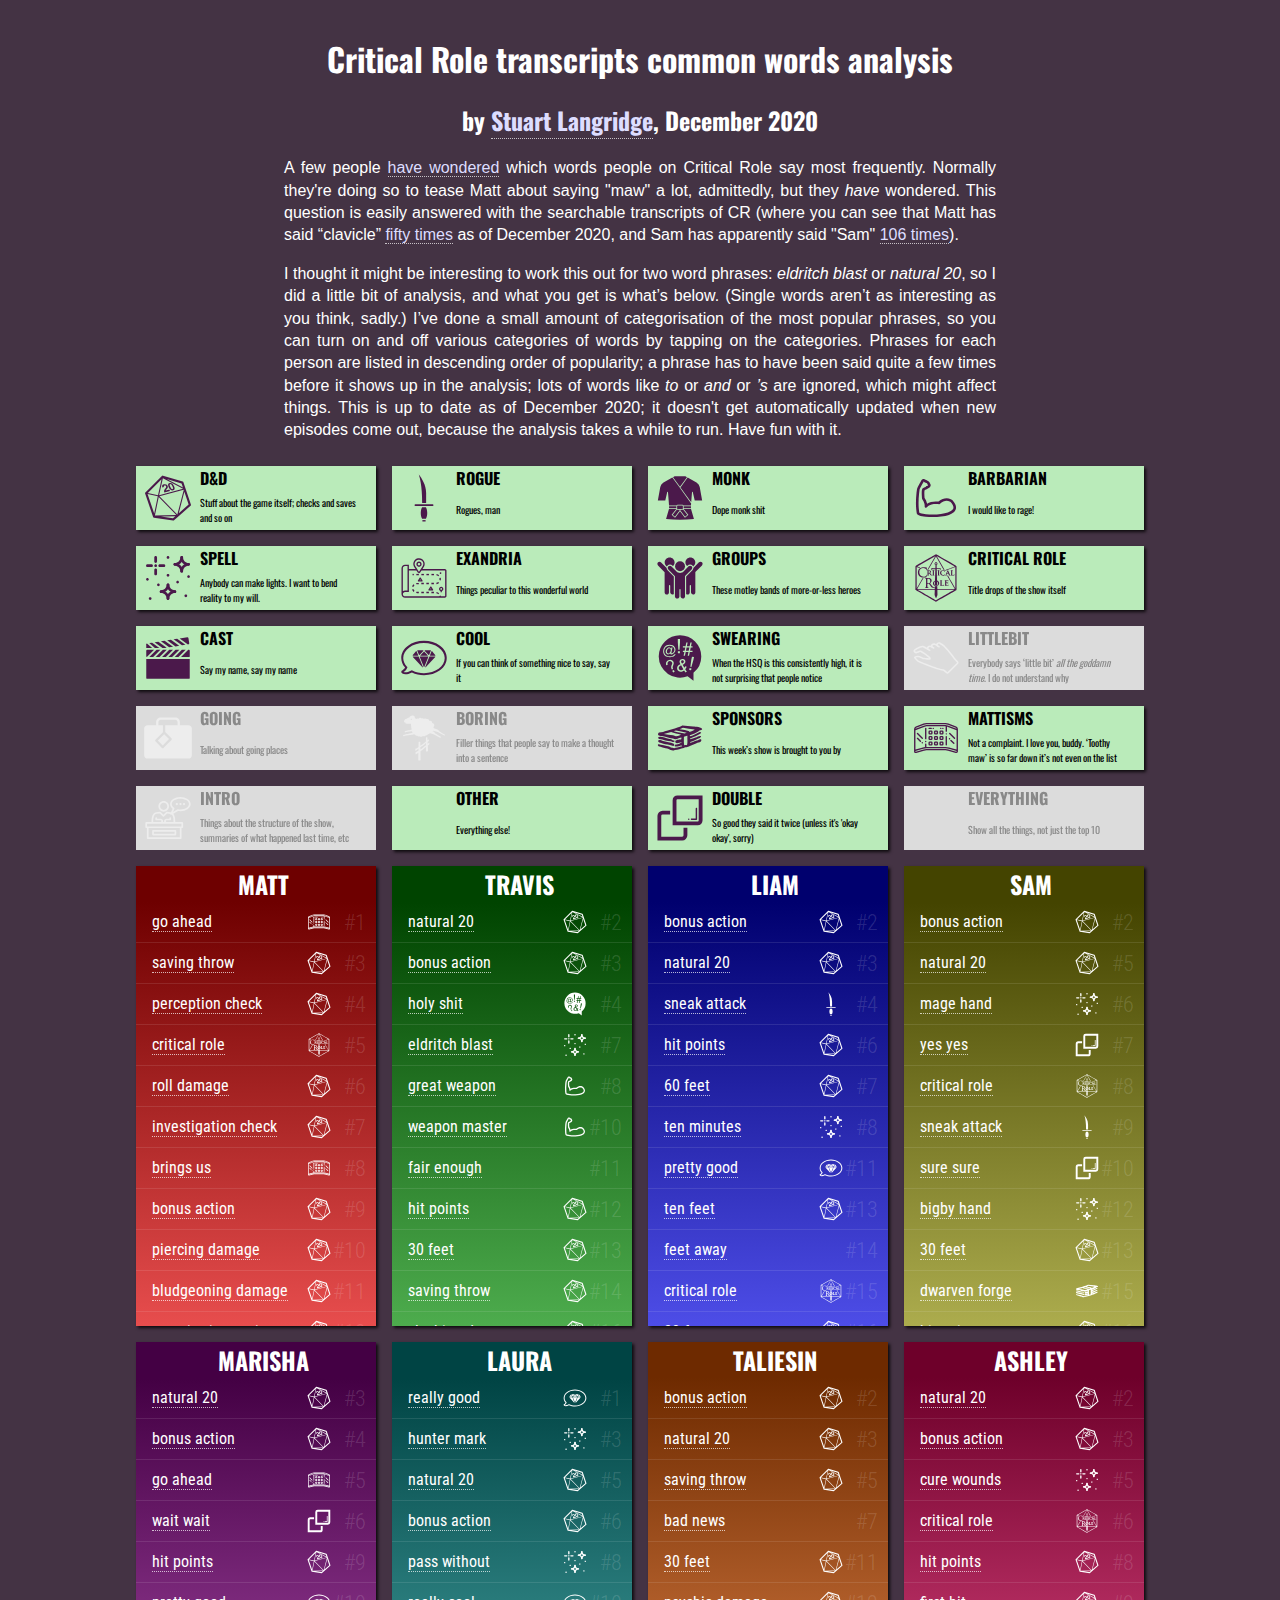
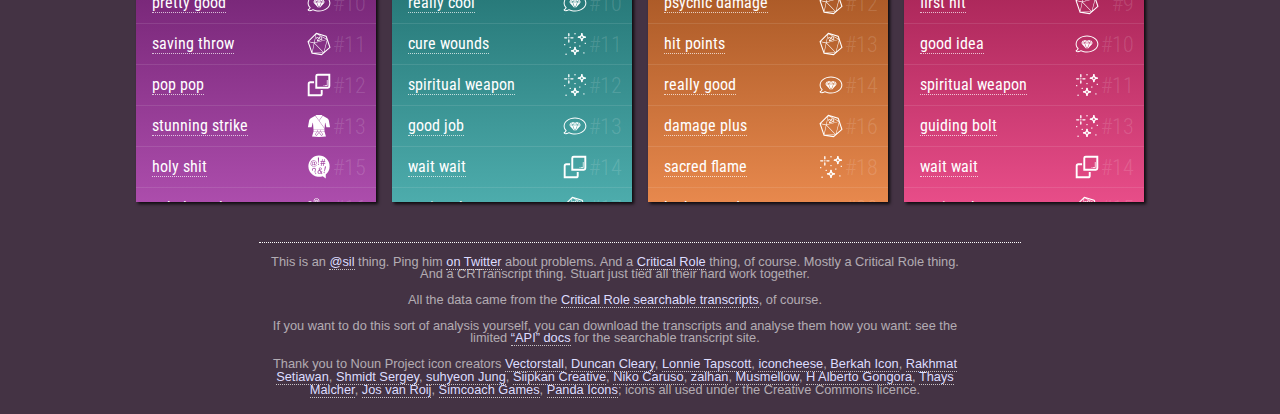
==== commit e9c631fa: "add double to popular words analysis" ====
--- a/analysis/popular-words/index.html
+++ b/analysis/popular-words/index.html
@@ -51,15 +51,15 @@
 }
 #people li::after {
     counter-increment: li;
-    content: counter(li);
+    content: '#' counter(li);
     position: absolute;
     right: 10px;
     color: rgba(255, 255, 255, 0.15);
-    font-size: 2em;
+    font-size: 1.4em;
     font-weight: 300;
 }
 #people li:nth-child(n+99)::after {
-    font-size: 1.4em;
+    font-size: 1em;
 }
 
 #people li::before {
@@ -324,6 +324,8 @@
   <label for="intro"><strong>intro</strong> <span>Things about the structure of the show, summaries of what happened last time, etc</span></label>
   <input type="checkbox" id="other" checked>
   <label for="other"><strong>other</strong> <span>Everything else!</span></label>
+  <input type="checkbox" id="double" checked>
+  <label for="double"><strong>double</strong> <span>So good they said it twice (unless it's 'okay okay', sorry)</span></label>
   <input type="checkbox" id="all">
   <label for="all"><strong>Everything</strong> <span>Show all the things, not just the top 10</span></label>
 <style>
@@ -399,6 +401,10 @@
   height: 2.5em; font-size: unset;   border-bottom: 1px solid rgba(255, 255, 255, 0.1);   transform: none; opacity: 1; }
 input#other + label { background-image: url(icons/white/); }
 #people li.other::before { background-image: url(icons/white/); }
+input#double:checked ~ #people li.double {
+  height: 2.5em; font-size: unset;   border-bottom: 1px solid rgba(255, 255, 255, 0.1);   transform: none; opacity: 1; }
+input#double + label { background-image: url(icons/white/noun_copy_1955602.svg); }
+#people li.double::before { background-image: url(icons/white/noun_copy_1955602.svg); }
 </style>
 <div id='people' class='all'>
 <div>
